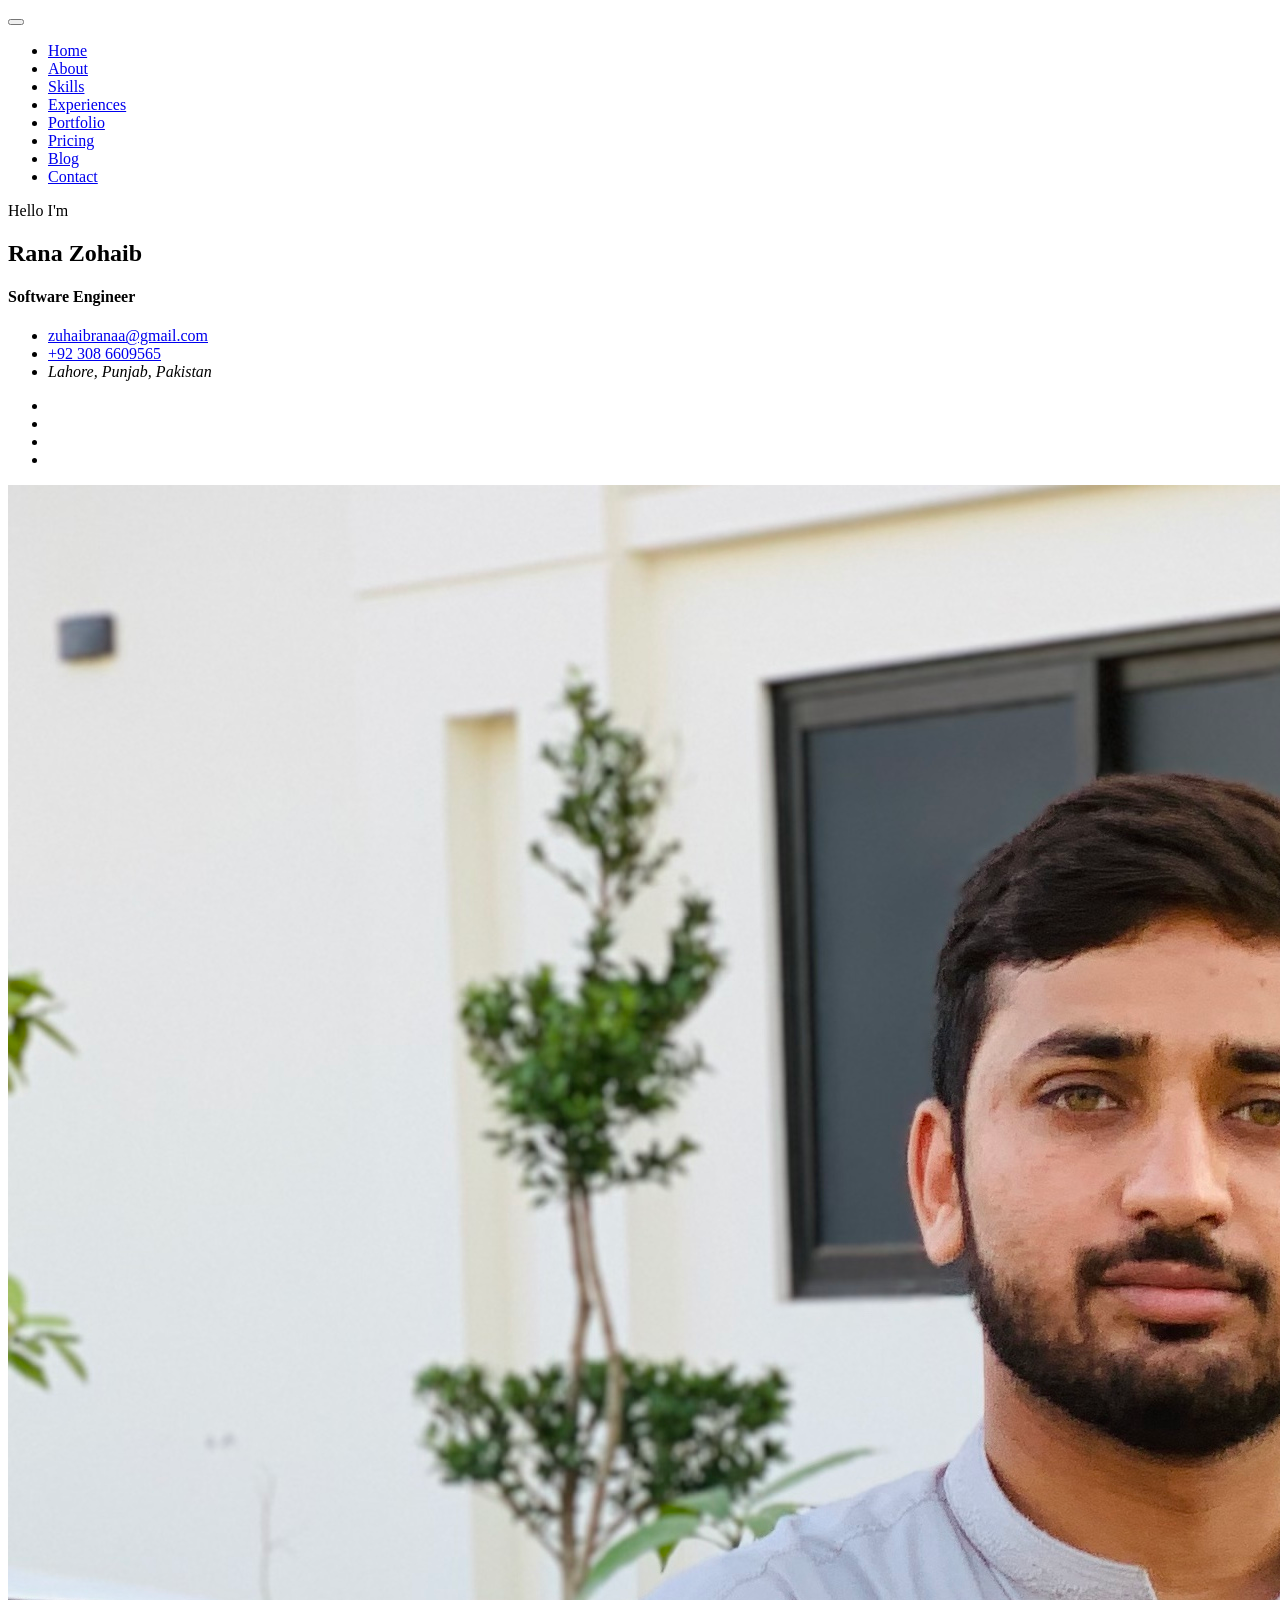
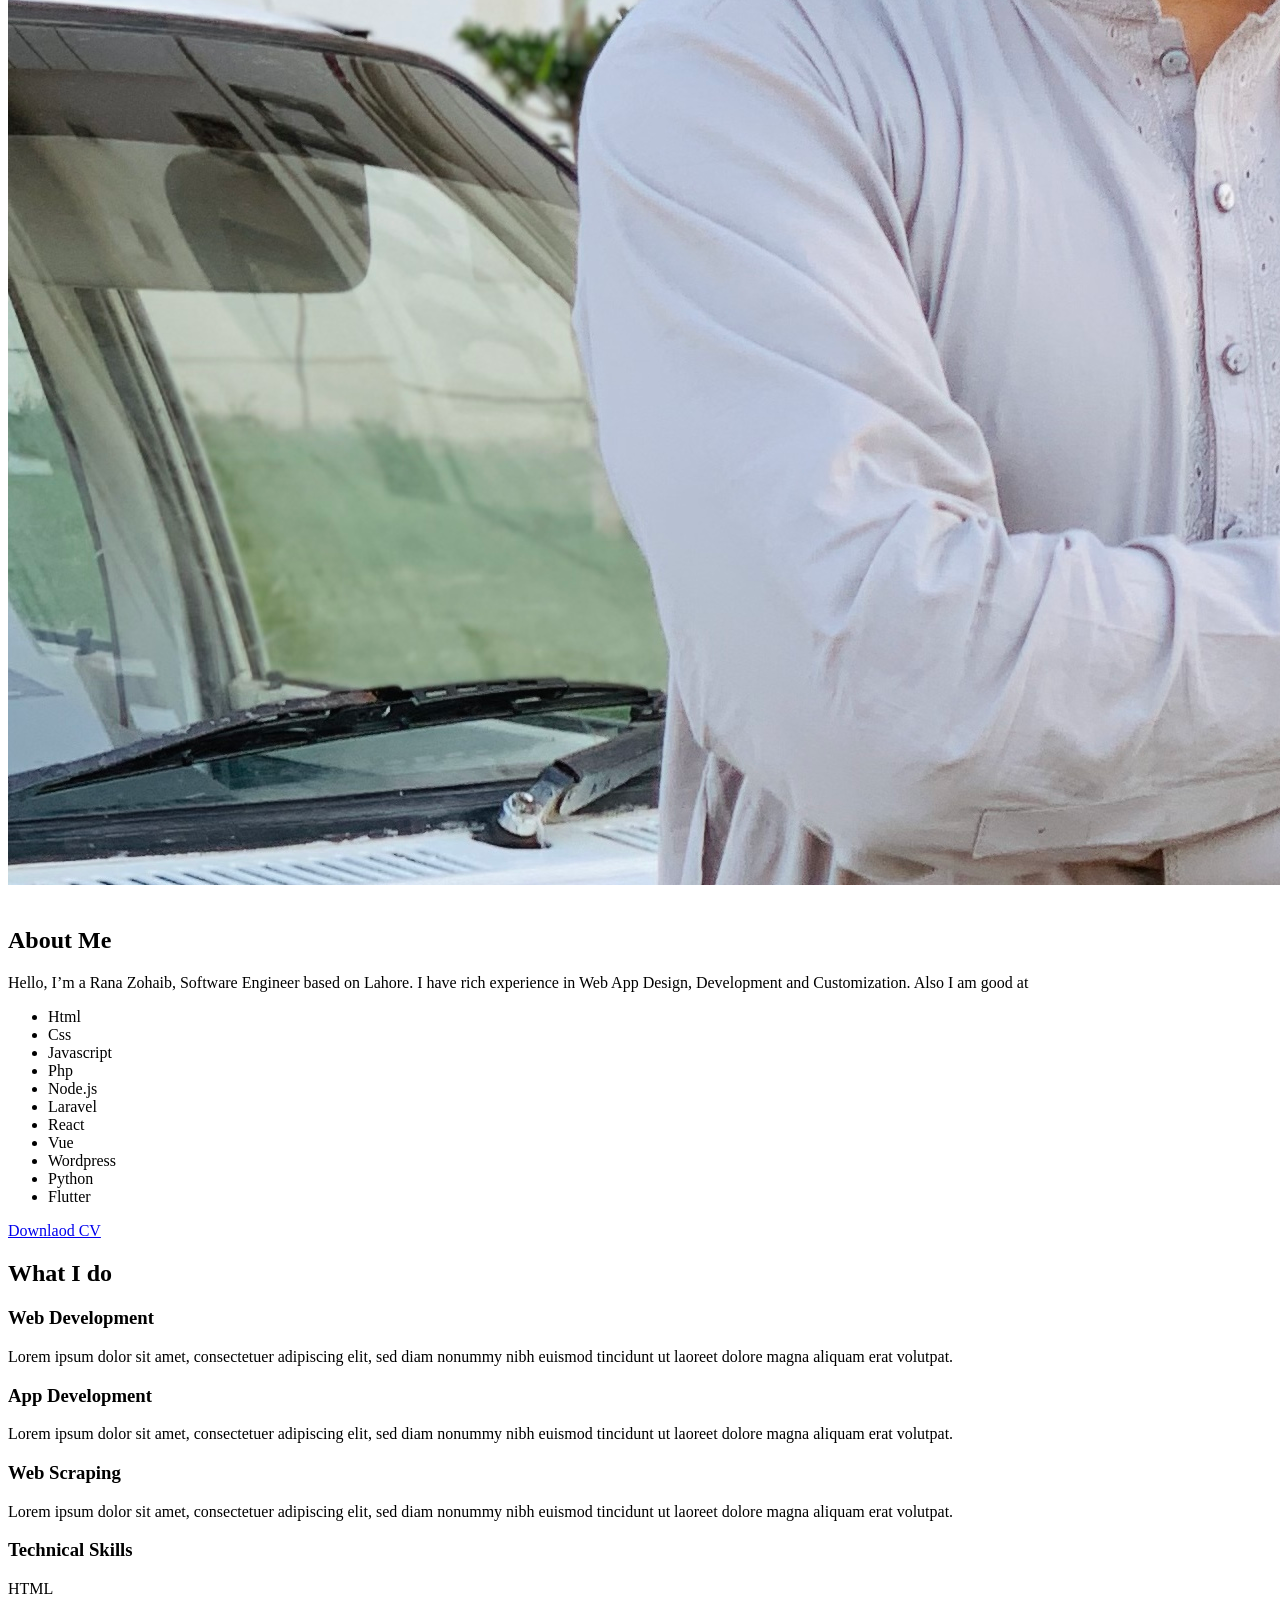
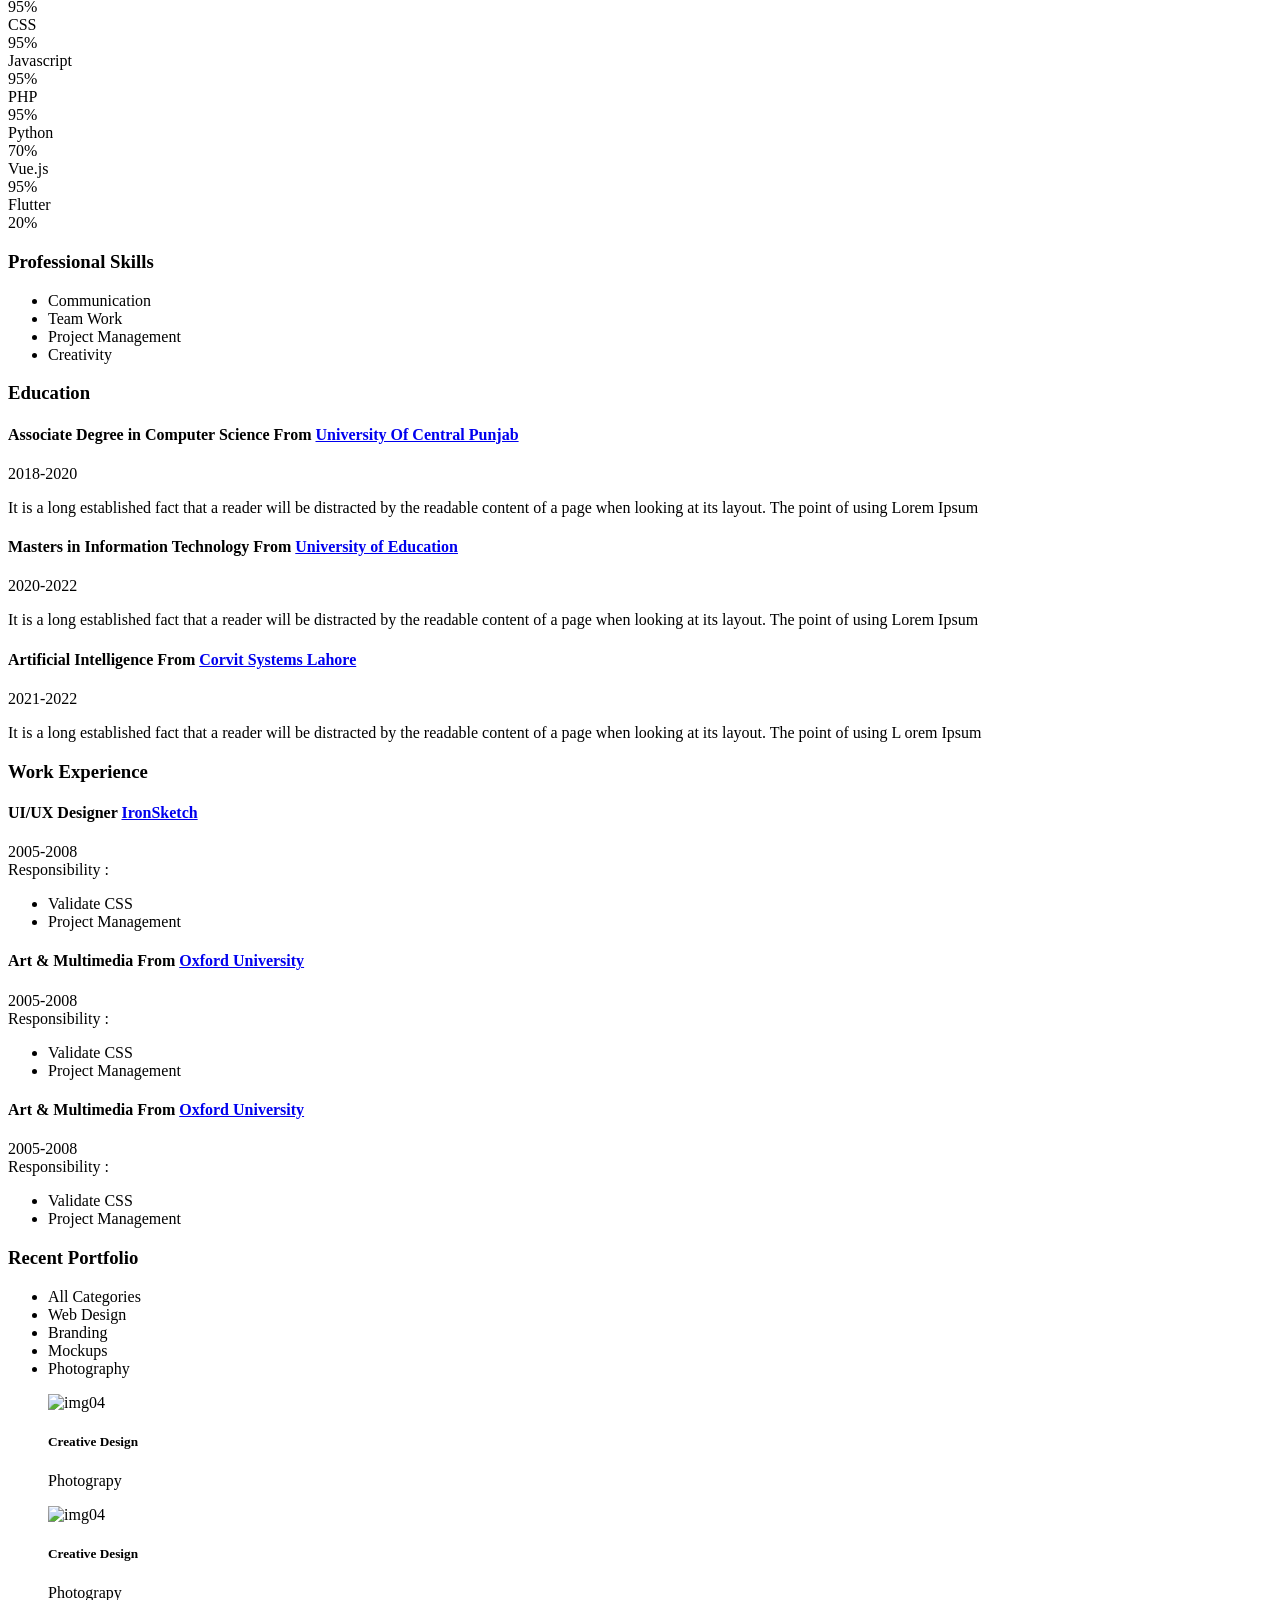
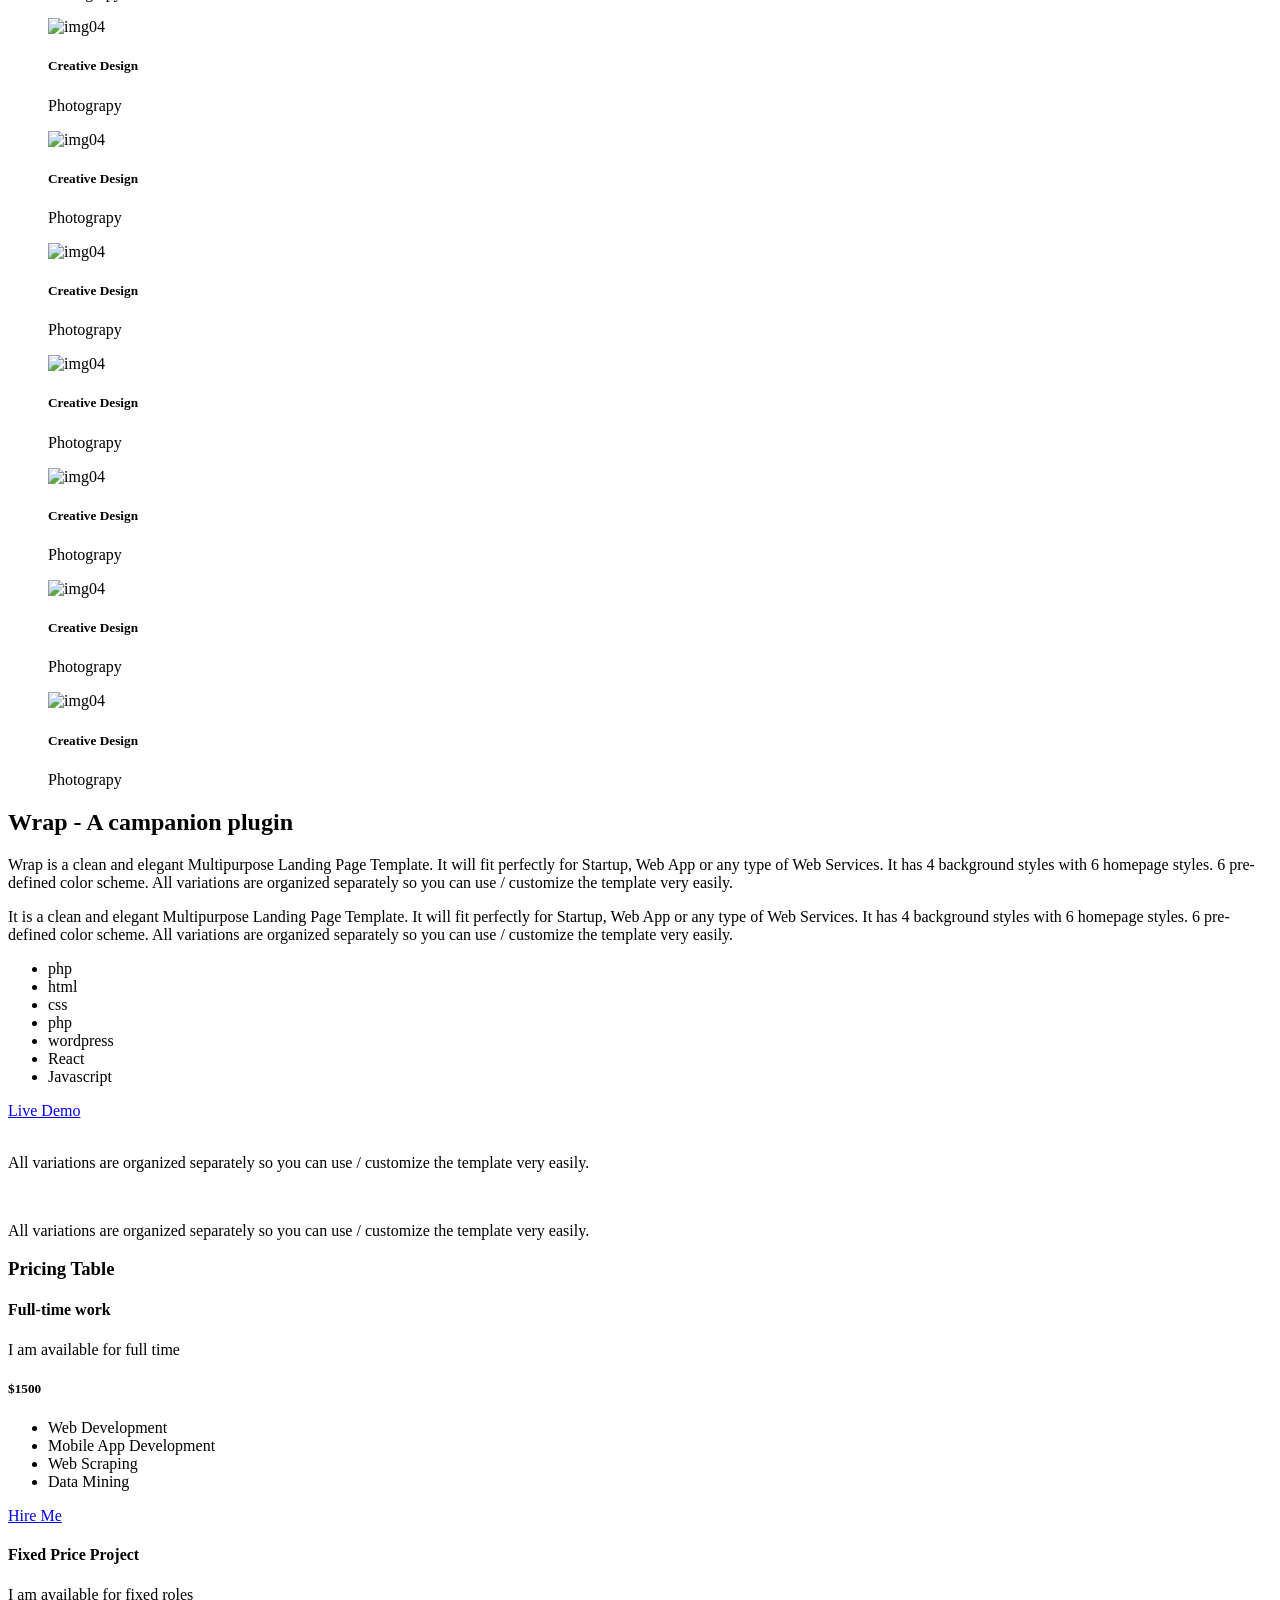
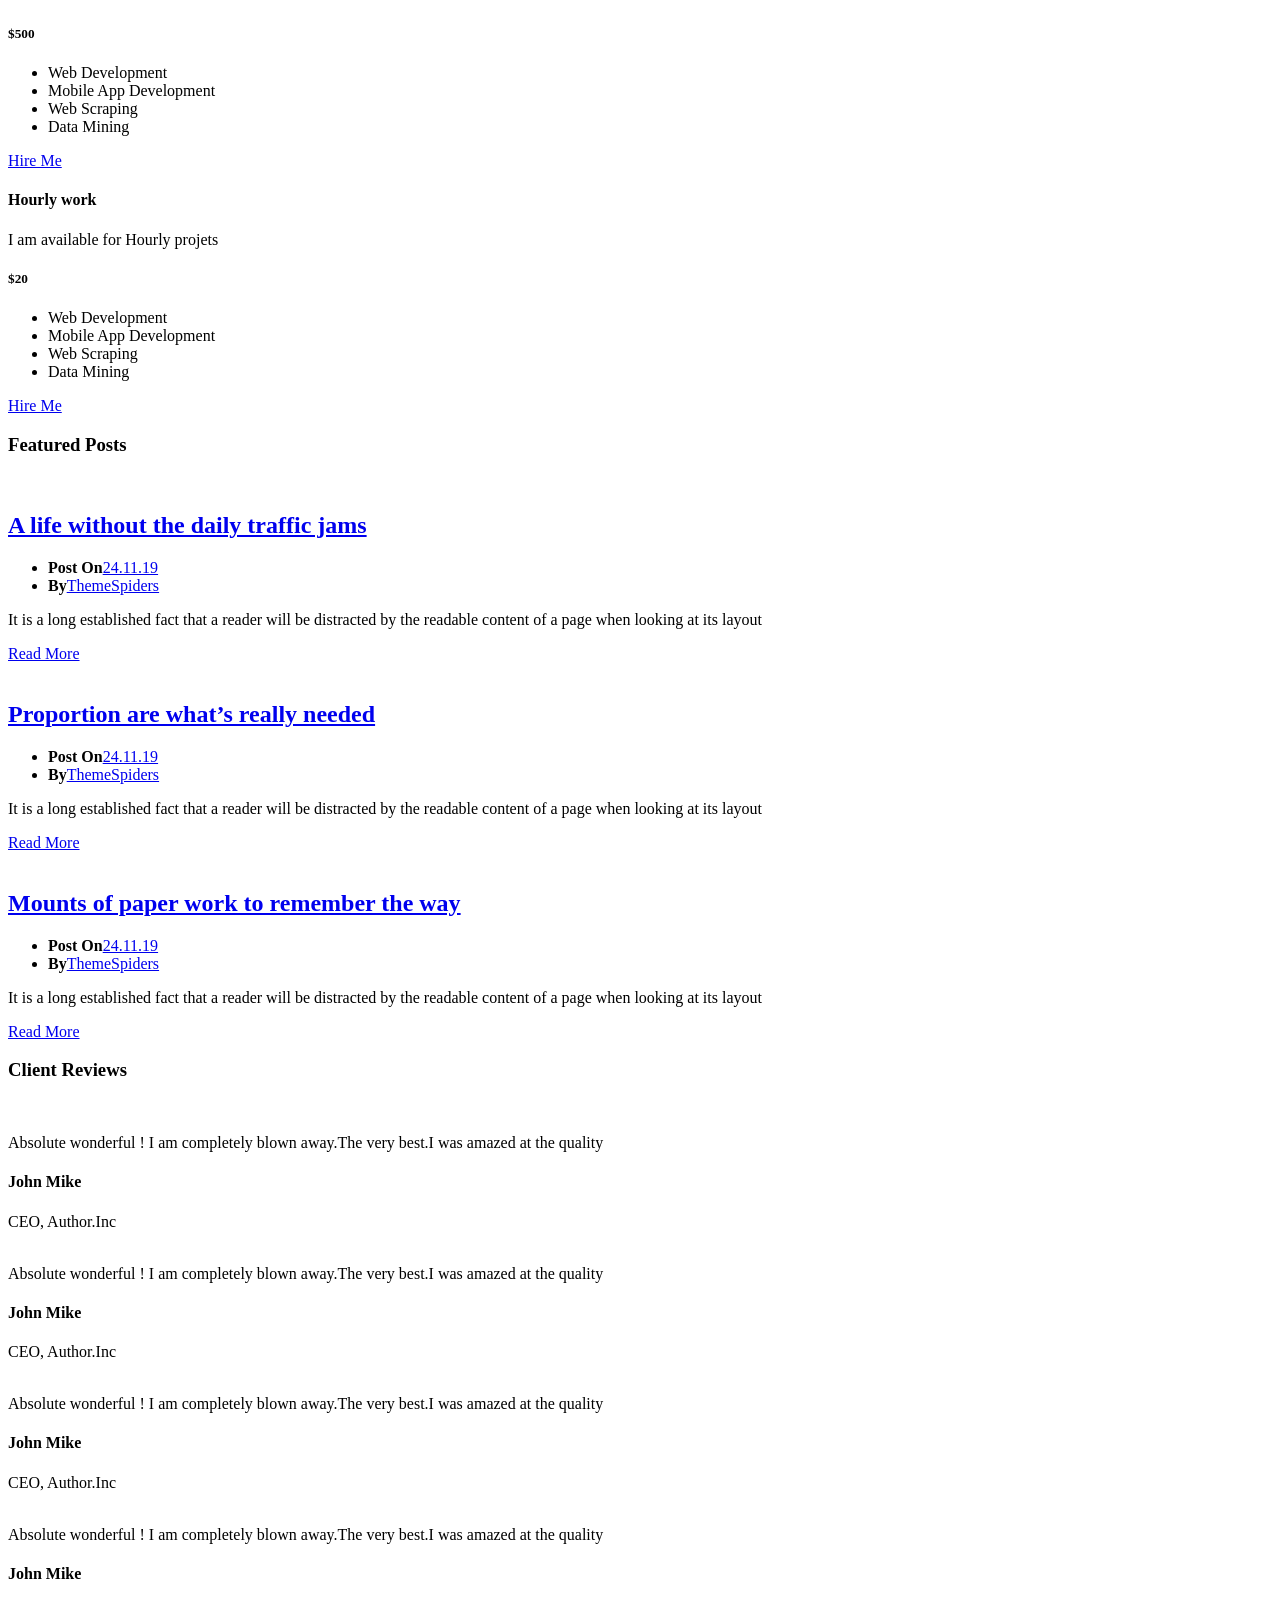
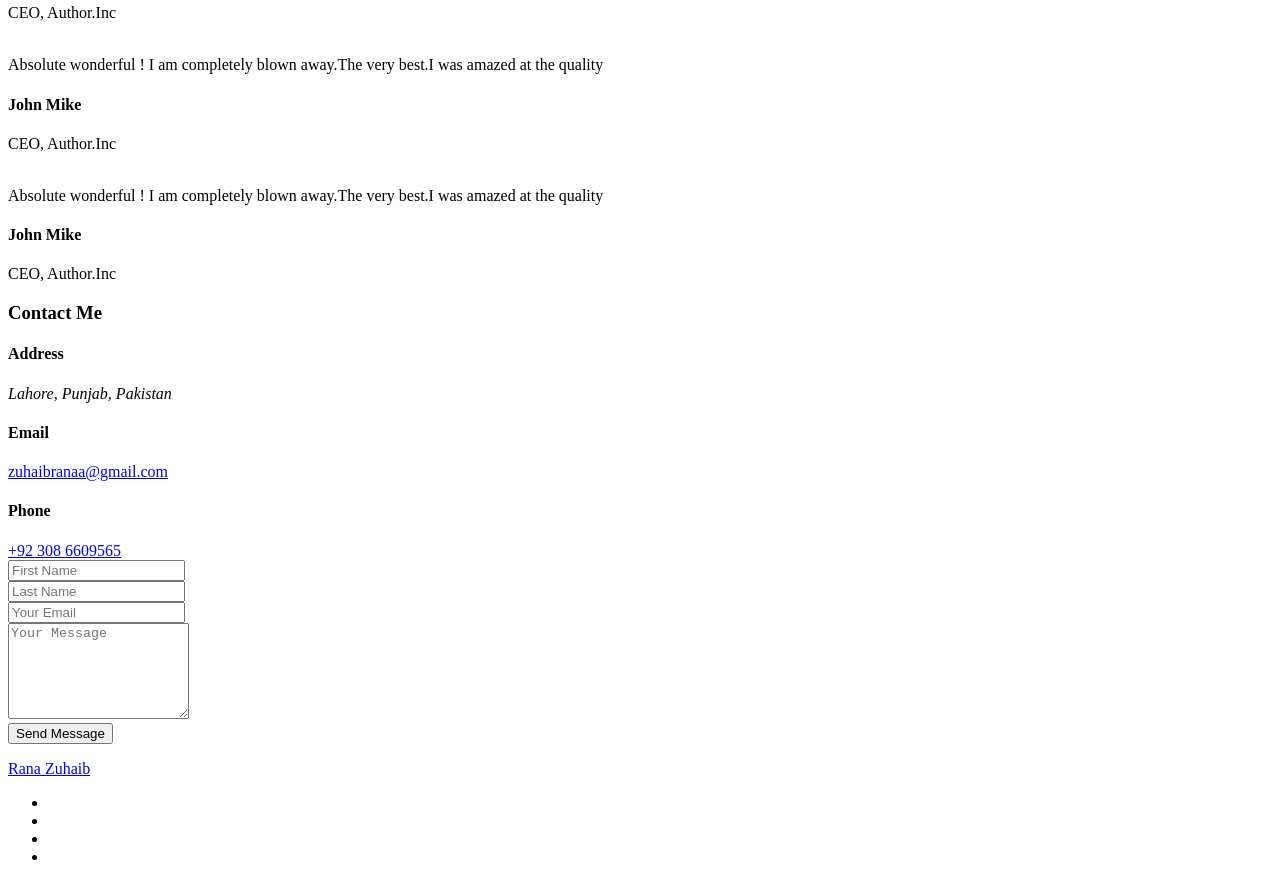
==== index.html @ c88e1a6b "Favicon Updated" ====
<!doctype html>
<html lang="en">
    
<head>
        <title>Rana Zohaib | Professional Portfolio </title>
        <!-- Required meta tags -->
        <meta charset="utf-8">
        <meta http-equiv="X-UA-Compatible" content="IE=edge">
        <meta name="description" content="Maha Personal cv/resume template for professional and personal website." />
        <meta name="keywords" content="creative, cv, designer,  online cv, online resume, powerful portfolio, professional, professional resume, responsive, resume, vcard " />
        <meta name="developer" content="M. Zohaib">
        <meta name="viewport" content="width=device-width, initial-scale=1, shrink-to-fit=no">
        
        <!-- FAV AND ICONS   -->
        <link rel="shortcut icon" href="assets/images/hero.jpg">
        <link rel="shortcut icon" href="assets/images/apple-icon.png">
        <link rel="shortcut icon" sizes="72x72" href="assets/images/apple-icon-72x72.png">
        <link rel="shortcut icon" sizes="114x114" href="assets/images/apple-icon-114x114.png">
        
        <!-- Google Font-->
        <link href="http://fonts.googleapis.com/css?family=Roboto" rel="stylesheet">
        <!-- Font Awesome -->
        <link rel="stylesheet" href="assets/icons/font-awesome-4.7.0/css/font-awesome.min.css">
        <!-- Bootstrap CSS -->
        <link rel="stylesheet" href="assets/plugins/css/bootstrap.min.css">
        <!-- Animate CSS-->
        <link rel="stylesheet" href="assets/plugins/css/animate.css">
        <!-- Owl Carousel CSS-->
        <link rel="stylesheet" href="assets/plugins/css/owl.css">
        <!-- Fancybox-->
        <link rel="stylesheet" href="assets/plugins/css/jquery.fancybox.min.css">
        <!-- Custom CSS-->
        <link rel="stylesheet" href="assets/css/styles.css">
        <link rel="stylesheet" href="assets/css/responsive.css">
        
        <!-- Colors -->
        <link rel="alternate stylesheet" href="assets/css/colors/blue.css" title="blue">
        <link rel="stylesheet" href="assets/css/colors/defauld.css" title="defauld">
        <link rel="alternate stylesheet" href="assets/css/colors/green.css" title="green">
        <link rel="alternate stylesheet" href="assets/css/colors/blue-munsell.css" title="blue-munsell">
        <link rel="alternate stylesheet" href="assets/css/colors/orange.css" title="orange">
        <link rel="alternate stylesheet" href="assets/css/colors/purple.css" title="purple">
        <link rel="alternate stylesheet" href="assets/css/colors/slate.css" title="slate">
        <link rel="alternate stylesheet" href="assets/css/colors/yellow.css" title="yellow">
    </head>
    <body class="dark-vertion black-bg">
        <!-- Start Loader -->
        <div class="section-loader">
            <div class="loader">
                <div></div>
                <div></div> 
            </div>
        </div>
        <!-- End Loader -->
        
        <!--
        ===================
           NAVIGATION
        ===================
        -->
        <header class="black-bg mh-header mh-fixed-nav nav-scroll mh-xs-mobile-nav wow fadeInUp" id="mh-header">
            <div class="overlay"></div>
            <div class="container">
                <div class="row">
                    <nav class="navbar navbar-expand-lg mh-nav nav-btn">
                        <button class="navbar-toggler" type="button" data-toggle="collapse" data-target="#navbarSupportedContent" aria-controls="navbarSupportedContent" aria-expanded="false" aria-label="Toggle navigation">
                            <span class="navbar-toggler-icon icon"></span>
                        </button>
                    
                        <div class="collapse navbar-collapse" id="navbarSupportedContent">
                            <ul class="navbar-nav mr-auto ml-auto">
                                <li class="nav-item active">
                                    <a class="nav-link" href="#mh-home">Home</a>
                                </li>
                                <li class="nav-item">
                                    <a class="nav-link" href="#mh-about">About</a>
                                </li>
                                <li class="nav-item">
                                   <a class="nav-link" href="#mh-skills">Skills</a>
                                </li>                                
                                <li class="nav-item">
                                   <a class="nav-link" href="#mh-experience">Experiences</a>
                                </li>                                
                                <li class="nav-item">
                                    <a class="nav-link" href="#mh-portfolio">Portfolio</a>
                                </li>                               
                                <li class="nav-item">
                                    <a class="nav-link" href="#mh-pricing">Pricing</a>
                                </li>
                                <li class="nav-item">
                                    <a class="nav-link" href="#mh-blog">Blog</a>
                                </li>
                                <li class="nav-item">
                                   <a class="nav-link" href="#mh-contact">Contact</a>
                                </li>
                            </ul>
                        </div>
                    </nav>
                </div>
            </div>
        </header>
        
        <!--
        ===================
            HOME 
        ===================
        -->
        <section class="mh-home" id="mh-home">
            <div class="home-ovimg">
                <div class="container">
                    <div class="row xs-column-reverse section-separator vertical-middle-content home-padding">
                        <div class="col-sm-6">
                            <div class="mh-header-info">
                                <div class="mh-promo wow fadeInUp" data-wow-duration="0.8s" data-wow-delay="0.1s">
                                    <span>Hello I'm</span>
                                </div>
                                
                                <h2 class="wow fadeInUp" data-wow-duration="0.8s" data-wow-delay="0.2s">Rana Zohaib</h2>
                                <h4 class="wow fadeInUp" data-wow-duration="0.8s" data-wow-delay="0.3s">Software Engineer</h4>
                                
                                <ul>
                                    <li class="wow fadeInUp" data-wow-duration="0.8s" data-wow-delay="0.4s"><i class="fa fa-envelope"></i><a href="mailto:zuhaibranaa@gmail.com">zuhaibranaa@gmail.com</a></li>
                                    <li class="wow fadeInUp" data-wow-duration="0.8s" data-wow-delay="0.5s"><i class="fa fa-phone"></i><a href="callto:+923086609565">+92 308 6609565</a></li>
                                    <li class="wow fadeInUp" data-wow-duration="0.8s" data-wow-delay="0.6s"><i class="fa fa-map-marker"></i><address>Lahore, Punjab, Pakistan</address></li>
                                </ul>
                                
                                <ul class="social-icon wow fadeInUp" data-wow-duration="0.8s" data-wow-delay="0.7s">
                                    <li><a href="https://www.facebook.com/zuhaib.shabbir.1/"><i class="fa fa-facebook"></i></a></li>
                                    <li><a href="#"><i class="fa fa-twitter"></i></a></li>
                                    <li><a href="http://github.com/zuhaibranaa"><i class="fa fa-github"></i></a></li>
                                    <li><a href="https://www.linkedin.com/in/muhammad-zohaib-92b013176/"><i class="fa fa-linkedin"></i></a></li>
                                </ul>
                            </div>
                        </div>
                        <div class="col-sm-6">
                            <div class="hero-img wow fadeInUp" data-wow-duration="0.8s" data-wow-delay="0.6s">
                                <div class="img-border">
                                    <img src="assets/images/hero.jpg" alt=""  class="img-fluid">
                                </div>
                            </div>
                        </div>
                    </div>
                </div>
            </div>
        </section>   
        
        <!--
        ==================
            ABOUT
        =================
        -->
        <section class="mh-about" id="mh-about">
            <div class="container">
                <div class="row section-separator">
                    <div class="col-sm-12 col-md-6">
                        <div class="mh-about-img shadow-2 wow fadeInUp" data-wow-duration="0.8s" data-wow-delay="0.4s">
                            <img src="assets/images/ab-img.png" alt="" class="img-fluid">
                        </div>
                    </div>
                    <div class="col-sm-12 col-md-6">
                        <div class="mh-about-inner">
                            <h2 class="wow fadeInUp" data-wow-duration="0.8s" data-wow-delay="0.1s">About Me</h2>
                            <p class="wow fadeInUp" data-wow-duration="0.8s" data-wow-delay="0.2s">Hello, I’m a Rana Zohaib, Software Engineer based on Lahore. 
                            I have rich experience in Web App Design, Development 
                            and Customization. Also I am good at</p>
                            <div class="mh-about-tag wow fadeInUp" data-wow-duration="0.8s" data-wow-delay="0.3s">
                                <ul>
                                    <li><span>Html</span></li>
                                    <li><span>Css</span></li>
                                    <li><span>Javascript</span></li>
                                    <li><span>Php</span></li>
                                    <li><span>Node.js</span></li>
                                    <li><span>Laravel</span></li>
                                    <li><span>React</span></li>
                                    <li><span>Vue</span></li>
                                    <li><span>Wordpress</span></li>
                                    <li><span>Python</span></li>
                                    <li><span>Flutter</span></li>
                                </ul>
                            </div>
                            <a href="https://docs.google.com/document/d/1Ti8dBP_e4ToITyt4kDeuzupZuFTNtnX7Ery8YtMsqOU/edit?usp=sharing" class="btn btn-fill wow fadeInUp" data-wow-duration="0.8s" data-wow-delay="0.4s">Downlaod CV <i class="fa fa-download"></i></a>
                        </div>
                    </div>
                </div>
            </div>
        </section>
        
        <!--
        ===================
           SERVICE
        ===================
        -->
        <section class="mh-service">
            <div class="container">
                <div class="row section-separator">
                    <div class="col-sm-12 text-center section-title wow fadeInUp" data-wow-duration="0.8s" data-wow-delay="0.2s">
                        <h2>What I do</h2>
                    </div>
                    <div class="col-md-4 col-sm-12">
                        <div class="mh-service-item shadow-1 dark-bg wow fadeInUp" data-wow-duration="0.8s" data-wow-delay="0.5s">
                            <i class="fa fa-code iron-color"></i>
                            <h3>Web Development</h3>
                            <p>
                                Lorem ipsum dolor sit amet, consectetuer adipiscing elit,
                                sed diam nonummy nibh euismod tincidunt ut laoreet dolore
                                magna aliquam erat volutpat.
                            </p>
                        </div>
                    </div>
                    <div class="col-md-4 col-sm-12">
                        <div class="mh-service-item shadow-1 dark-bg wow fadeInUp" data-wow-duration="0.8s" data-wow-delay="0.7s">
                            <i class="fa fa-object-ungroup sky-color"></i>
                            <h3>App Development</h3>
                            <p>
                                Lorem ipsum dolor sit amet, consectetuer adipiscing elit,
                                sed diam nonummy nibh euismod tincidunt ut laoreet dolore
                                magna aliquam erat volutpat.
                            </p>
                        </div>
                    </div>
                    <div class="col-md-4 col-sm-12">
                        <div class="mh-service-item shadow-1 dark-bg wow fadeInUp" data-wow-duration="0.8s" data-wow-delay="0.7s">
                            <i class="fa fa-database purple-color"></i>
                            <h3>Web Scraping</h3>
                            <p>
                                Lorem ipsum dolor sit amet, consectetuer adipiscing elit,
                                sed diam nonummy nibh euismod tincidunt ut laoreet dolore
                                magna aliquam erat volutpat.
                            </p>
                        </div>
                    </div>
                </div>
            </div>
        </section>       
        
        <!--
        ===================
           SKILLS
        ===================
        -->
        <section class="mh-skills" id="mh-skills">
            <div class="container">
                <div class="row section-separator">
                    <div class="section-title text-center col-sm-12">
                        <!--<h2>Skills</h2>-->
                    </div>
                    <div class="col-sm-12 col-md-6">
                        <div class="mh-skills-inner">
                            <div class="mh-professional-skill wow fadeInUp" data-wow-duration="0.8s" data-wow-delay="0.3s">
                                <h3>Technical Skills</h3>
                                <div class="each-skills">
                                    <div class="candidatos">
                                        <div class="parcial">
                                            <div class="info">
                                                <div class="nome">HTML</div>
                                                <div class="percentagem-num">95%</div>
                                            </div>
                                            <div class="progressBar">
                                                <div class="percentagem" style="width: 95%;"></div>
                                            </div>
                                        </div>
                                    </div>
                                    <div class="candidatos">
                                        <div class="parcial">
                                            <div class="info">
                                                <div class="nome">CSS</div>
                                                <div class="percentagem-num">95%</div>
                                            </div>
                                            <div class="progressBar">
                                                <div class="percentagem" style="width: 95%;"></div>
                                            </div>
                                        </div>
                                    </div>
                                    <div class="candidatos">
                                        <div class="parcial">
                                            <div class="info">
                                                <div class="nome">Javascript</div>
                                                <div class="percentagem-num">95%</div>
                                            </div>
                                            <div class="progressBar">
                                                <div class="percentagem" style="width: 95%;"></div>
                                            </div>
                                        </div>
                                    </div>
                                    <div class="candidatos">
                                        <div class="parcial">
                                            <div class="info">
                                                <div class="nome">PHP</div>
                                                <div class="percentagem-num">95%</div>
                                            </div>
                                            <div class="progressBar">
                                                <div class="percentagem" style="width: 95%;"></div>
                                            </div>
                                        </div>
                                    </div>
                                    <div class="candidatos">
                                        <div class="parcial">
                                            <div class="info">
                                                <div class="nome">Python</div>
                                                <div class="percentagem-num">70%</div>
                                            </div>
                                            <div class="progressBar">
                                                <div class="percentagem" style="width: 70%;"></div>
                                            </div>
                                        </div>
                                    </div>
                                    <div class="candidatos">
                                        <div class="parcial">
                                            <div class="info">
                                                <div class="nome">Vue.js</div>
                                                <div class="percentagem-num">95%</div>
                                            </div>
                                            <div class="progressBar">
                                                <div class="percentagem" style="width: 95%;"></div>
                                            </div>
                                        </div>
                                    </div>                                    
                                    <div class="candidatos">
                                        <div class="parcial">
                                            <div class="info">
                                                <div class="nome">Flutter</div>
                                                <div class="percentagem-num">20%</div>
                                            </div>
                                            <div class="progressBar">
                                                <div class="percentagem" style="width: 20%;"></div>
                                            </div>
                                        </div>
                                    </div>
                                </div>
                            </div>
                        </div>
                    </div>
                    <div class="col-sm-12 col-md-6">
                        <div class="mh-professional-skills wow fadeInUp" data-wow-duration="0.8s" data-wow-delay="0.5s">
                            <h3>Professional Skills</h3>
                            <ul class="mh-professional-progress" >
                                <li>
                                    <div class="mh-progress mh-progress-circle" data-progress="95"></div>
                                    <div class="pr-skill-name">Communication</div>
                                </li>
                                <li>
                                    <div class="mh-progress mh-progress-circle" data-progress="55"></div> 
                                    <div class="pr-skill-name">Team Work</div>
                                </li>
                                <li>
                                    <div class="mh-progress mh-progress-circle" data-progress="86"></div>
                                    <div class="pr-skill-name">Project Management</div>
                                </li> 
                                <li>
                                    <div class="mh-progress mh-progress-circle" data-progress="60"></div>
                                    <div class="pr-skill-name">Creativity</div>
                                </li>
                            </ul>
                        </div>
                    </div>
                </div>
            </div>
        </section>
        
        <!--
        ===================
           EXPERIENCES
        ===================
        -->
        <section class="mh-experince" id="mh-experience">
            <div class="bolor-overlay">
                <div class="container">
                    <div class="row section-separator">
                        <div class="col-sm-12 col-md-6">
                            <div class="mh-education">
                                 <h3 class="wow fadeInUp" data-wow-duration="0.8s" data-wow-delay="0.2s">Education</h3>
                                <div class="mh-education-deatils">
                                    <!-- Education Institutes-->
                                    <div class="mh-education-item dark-bg wow fadeInUp" data-wow-duration="0.8s" data-wow-delay="0.3s">
                                        <h4>Associate Degree in Computer Science From <a href="http://www.ucp.edu.pk/">University Of Central Punjab</a></h4>
                                        <div class="mh-eduyear">2018-2020</div>
                                        <p>It is a long established fact that a reader will be distracted by the readable content of a 
                                        page when looking at its layout. The point of using  Lorem Ipsum </p>
                                    </div>                                
                                    <!-- Education Institutes-->
                                    <div class="mh-education-item dark-bg wow fadeInUp" data-wow-duration="0.8s" data-wow-delay="0.5s">
                                        <h4>Masters in Information Technology From <a href="https://ue.edu.pk/">University of Education</a></h4>
                                        <div class="mh-eduyear">2020-2022</div>
                                        <p>It is a long established fact that a reader will be distracted by the readable content of a 
                                        page when looking at its layout. The point of using  Lorem Ipsum </p>
                                    </div>                                
                                    <!-- Education Institutes-->
                                    <div class="mh-education-item dark-bg wow fadeInUp" data-wow-duration="0.8s" data-wow-delay="0.6s">
                                        <h4>Artificial Intelligence From <a href="https://www.corvit.com/systems/">Corvit Systems Lahore</a></h4>
                                        <div class="mh-eduyear">2021-2022</div>
                                        <p>It is a long established fact that a reader will be distracted by the readable content of a 
                                        page when looking at its layout. The point of using L orem Ipsum </p>
                                    </div>
                                </div>
                            </div>
                        </div>
                        <div class="col-sm-12 col-md-6">
                            <div class="mh-work">
                                 <h3>Work Experience</h3>
                                <div class="mh-experience-deatils">
                                    <!-- Education Institutes-->
                                    <div class="mh-work-item dark-bg wow fadeInUp" data-wow-duration="0.8s" data-wow-delay="0.4s">
                                        <h4>UI/UX Designer <a href="#">IronSketch</a></h4>
                                        <div class="mh-eduyear">2005-2008</div>
                                        <span>Responsibility :</span>
                                        <ul class="work-responsibility">
                                            <li><i class="fa fa-circle"></i>Validate CSS</li>
                                            <li><i class="fa fa-circle"></i>Project Management</li>
                                        </ul>
                                    </div>                                
                                    <!-- Education Institutes-->
                                    <div class="mh-work-item dark-bg wow fadeInUp" data-wow-duration="0.8s" data-wow-delay="0.6s">
                                        <h4>Art & Multimedia From <a href="#">Oxford University</a></h4>
                                        <div class="mh-eduyear">2005-2008</div>
                                        <span>Responsibility :</span>
                                        <ul class="work-responsibility">
                                            <li><i class="fa fa-circle"></i>Validate CSS</li>
                                            <li><i class="fa fa-circle"></i>Project Management</li>
                                        </ul>
                                    </div>                                
                                    <!-- Education Institutes-->
                                    <div class="mh-work-item dark-bg wow fadeInUp" data-wow-duration="0.8s" data-wow-delay="0.7s">
                                        <h4>Art & Multimedia From <a href="#">Oxford University</a></h4>
                                        <div class="mh-eduyear">2005-2008</div>
                                        <span>Responsibility :</span>
                                        <ul class="work-responsibility">
                                            <li><i class="fa fa-circle"></i>Validate CSS</li>
                                            <li><i class="fa fa-circle"></i>Project Management</li>
                                        </ul>
                                    </div>
                                </div>
                            </div>
                        </div>
                    </div>
                </div>
            </div>
        </section>
        
        <!--
        ===================
           PORTFOLIO
        ===================
        -->
        <section class="mh-portfolio" id="mh-portfolio">
            <div class="container">
                <div class="row section-separator">
                    <div class="section-title col-sm-12 wow fadeInUp" data-wow-duration="0.8s" data-wow-delay="0.1s">
                        <h3>Recent Portfolio</h3>
                    </div>
                    <div class="part col-sm-12">
                        <div class="portfolio-nav col-sm-12" id="filter-button">
                            <ul>
                                <li data-filter="*" class="current wow fadeInUp" data-wow-duration="0.8s" data-wow-delay="0.1s"> <span>All Categories</span></li>
                                <li data-filter=".user-interface" class="wow fadeInUp" data-wow-duration="0.8s" data-wow-delay="0.2s"><span>Web Design</span></li>
                                <li data-filter=".branding" class="wow fadeInUp" data-wow-duration="0.8s" data-wow-delay="0.3s"><span>Branding</span></li>
                                <li data-filter=".mockup" class="wow fadeInUp" data-wow-duration="0.8s" data-wow-delay="0.4s"><span>Mockups</span></li>
                                <li data-filter=".ui" class="wow fadeInUp" data-wow-duration="0.8s" data-wow-delay="0.5s"><span>Photography</span></li>
                            </ul>
                        </div>
                        <div class="mh-project-gallery col-sm-12 wow fadeInUp" id="project-gallery" data-wow-duration="0.8s" data-wow-delay="0.5s">
                            <div class="portfolioContainer row">
                                <div class="grid-item col-md-4 col-sm-6 col-xs-12 user-interface">
                                    <figure>
                                        <img src="assets/images/portfolio/g1.jpg" alt="img04">
                                        <figcaption class="fig-caption">
                                            <i class="fa fa-search"></i>
                                            <h5 class="title">Creative Design</h5>
                                            <span class="sub-title">Photograpy</span>
                                            <a data-fancybox data-src="#mh"></a>
                                        </figcaption>
                                    </figure>
                                </div>
                                <div class="grid-item col-md-4 col-sm-6 col-xs-12 ui mockup">
                                    <figure>
                                        <img src="assets/images/portfolio/g2.png" alt="img04">
                                        <figcaption class="fig-caption">
                                            <i class="fa fa-search"></i>
                                            <h5 class="title">Creative Design</h5>
                                            <span class="sub-title">Photograpy</span>
                                            <a href="assets/images/portfolio/g2.png" data-fancybox data-src="#mh"></a>
                                        </figcaption>
                                    </figure>
                                </div>
                                <div class="grid-item col-md-4 col-sm-6 col-xs-12 user-interface">
                                    <figure>
                                        <img src="assets/images/portfolio/g3.png" alt="img04">
                                        <figcaption class="fig-caption">
                                            <i class="fa fa-search"></i>
                                            <h5 class="title">Creative Design</h5>
                                            <span class="sub-title">Photograpy</span>
                                            <a href="assets/images/portfolio/g3.png" data-fancybox data-src="#mh"></a>
                                        </figcaption>
                                    </figure>
                                </div>
                                <div class="grid-item col-md-4 col-sm-6 col-xs-12 branding">
                                    <figure>
                                        <img src="assets/images/portfolio/g5.png" alt="img04">
                                        <figcaption class="fig-caption">
                                            <i class="fa fa-search"></i>
                                            <h5 class="title">Creative Design</h5>
                                            <span class="sub-title">Photograpy</span>
                                            <a href="assets/images/portfolio/g5.png" data-fancybox data-src="#mh"></a>
                                        </figcaption>
                                    </figure>
                                </div>
                                <div class="grid-item col-md-4 col-sm-6 col-xs-12 user-interface">
                                    <figure>
                                        <img src="assets/images/portfolio/g4.png" alt="img04">
                                        <figcaption class="fig-caption">
                                            <i class="fa fa-search"></i>
                                            <h5 class="title">Creative Design</h5>
                                            <span class="sub-title">Photograpy</span>
                                            <a href="assets/images/portfolio/g4.png" data-fancybox data-src="#mh"></a>
                                        </figcaption>
                                    </figure>
                                </div>
                                <div class="grid-item col-md-4 col-sm-6 col-xs-12 branding">
                                    <figure>
                                        <img src="assets/images/portfolio/g6.png" alt="img04">
                                        <figcaption class="fig-caption">
                                            <i class="fa fa-search"></i>
                                            <h5 class="title">Creative Design</h5>
                                            <span class="sub-title">Photograpy</span>
                                            <a href="assets/images/portfolio/g6.png" data-fancybox data-src="#mh"></a>
                                        </figcaption>
                                    </figure>
                                </div>
                                <div class="grid-item col-md-4 col-sm-6 col-xs-12 branding">
                                    <figure>
                                        <img src="assets/images/portfolio/g8.png" alt="img04">
                                        <figcaption class="fig-caption">
                                            <i class="fa fa-search"></i>
                                            <h5 class="title">Creative Design</h5>
                                            <span class="sub-title">Photograpy</span>
                                            <a href="assets/images/portfolio/g8.png" data-fancybox data-src="#mh"></a>
                                        </figcaption>
                                    </figure>
                                </div>
                                <div class="grid-item col-md-4 col-sm-6 col-xs-12 ui">
                                    <figure>
                                        <img src="assets/images/portfolio/g9.png" alt="img04">
                                        <figcaption class="fig-caption">
                                            <i class="fa fa-search"></i>
                                            <h5 class="title">Creative Design</h5>
                                            <span class="sub-title">Photograpy</span>
                                            <a href="assets/images/portfolio/g9.png" data-fancybox data-src="#mh"></a>
                                        </figcaption>
                                    </figure>
                                </div>
                                <div class="grid-item col-md-4 col-sm-6 col-xs-12 branding">
                                    <figure>
                                        <img src="assets/images/portfolio/g7.jpg" alt="img04">
                                        <figcaption class="fig-caption">
                                            <i class="fa fa-search"></i>
                                            <h5 class="title">Creative Design</h5>
                                            <span class="sub-title">Photograpy</span>
                                            <a href="assets/images/portfolio/g7.jpg" data-fancybox="gallery"></a>
                                        </figcaption>
                                    </figure>
                                </div>
                            </div> <!-- End: .grid .project-gallery -->
                        </div> <!-- End: .grid .project-gallery -->
                    </div> <!-- End: .part -->
                </div> <!-- End: .row -->
            </div>
            <div class="mh-portfolio-modal" id="mh">
                <div class="container">
                    <div class="row mh-portfolio-modal-inner">
                        <div class="col-sm-5">
                            <h2>Wrap - A campanion plugin</h2>
                            <p>Wrap is a clean and elegant Multipurpose Landing Page Template. 
                            It will fit perfectly for Startup, Web App or any type of Web Services.
                            It has 4 background styles with 6 homepage styles. 6 pre-defined color scheme. 
                            All variations are organized separately so you can use / customize the template very easily.</p>       
                            
                            <p>It is a clean and elegant Multipurpose Landing Page Template. 
                            It will fit perfectly for Startup, Web App or any type of Web Services.
                            It has 4 background styles with 6 homepage styles. 6 pre-defined color scheme. 
                            All variations are organized separately so you can use / customize the template very easily.</p>      
                            <div class="mh-about-tag">
                                <ul>
                                    <li><span>php</span></li>
                                    <li><span>html</span></li>
                                    <li><span>css</span></li>
                                    <li><span>php</span></li>
                                    <li><span>wordpress</span></li>
                                    <li><span>React</span></li>
                                    <li><span>Javascript</span></li>
                                </ul>
                            </div>
                            <a href="#" class="btn btn-fill">Live Demo</a>
                        </div>
                        <div class="col-sm-7">
                            <div class="mh-portfolio-modal-img">
                                <img src="assets/images/pr-0.jif" alt="" class="img-fluid">
                                <p>All variations are organized separately so you can use / customize the template very easily.</p>    
                                <img src="assets/images/pr-1.jif" alt="" class="img-fluid">
                                <p>All variations are organized separately so you can use / customize the template very easily.</p>     
                            </div>
                        </div>
                    </div>
                </div>
            </div>
        </section>
        
        <!--
        ===================
           PRICING
        ===================
        -->
        <section class="mh-pricing" id="mh-pricing">
            <div class="">
                <div class="container">
                    <div class="row section-separator">
                        <div class="col-sm-12 section-title" data-wow-duration="0.8s" data-wow-delay="0.2s">
                            <h3>Pricing Table</h3>
                        </div>
                        <div class="col-sm-12 col-md-4">
                            <div class="mh-pricing dark-bg shadow-2 wow fadeInUp" data-wow-duration="0.8s" data-wow-delay="0.3s">
                                <i class="fa fa-calendar"></i>
                                <h4>Full-time work</h4>
                                <p>I am available for full time</p>
                                <h5>$1500</h5>
                                <ul>
                                    <li>Web Development</li>
                                    <li>Mobile App Development</li>
                                    <li>Web Scraping</li>
                                    <li>Data Mining</li>
                                </ul>
                                <a href="#" class="btn btn-fill">Hire Me</a>
                            </div>  
                        </div>                    
                        <div class="col-sm-12 col-md-4">
                            <div class="mh-pricing dark-bg shadow-2 wow fadeInUp" data-wow-duration="0.8s" data-wow-delay="0.5s">
                                <i class="fa fa-file"></i>
                                <h4>Fixed Price Project</h4>
                                <p>I am available for fixed roles</p>
                                <h5>$500</h5>
                                <ul>
                                    <li>Web Development</li>
                                    <li>Mobile App Development</li>
                                    <li>Web Scraping</li>
                                    <li>Data Mining</li>
                                </ul>
                                <a href="#" class="btn btn-fill">Hire Me</a>
                            </div>  
                        </div>
                        <div class="col-sm-12 col-md-4">
                            <div class="mh-pricing dark-bg shadow-2 wow fadeInUp" data-wow-duration="0.8s" data-wow-delay="0.7s">
                                <i class="fa fa-hourglass"></i>
                                <h4>Hourly work</h4>
                                <p>I am available for Hourly projets</p>
                                <h5>$20</h5>
                                <ul>
                                    <li>Web Development</li>
                                    <li>Mobile App Development</li>
                                    <li>Web Scraping</li>
                                    <li>Data Mining</li>
                                </ul>
                                <a href="#" class="btn btn-fill">Hire Me</a>
                            </div>  
                        </div>
                    </div>
                </div>
            </div>
        </section>
        
        <!--
        ===================
           BLOG
        ===================
        -->
        <section class="mh-blog" id="mh-blog">
            <div class="container">
                <div class="row section-separator">
                    <div class="col-sm-12 section-title wow fadeInUp" data-wow-duration="0.8s" data-wow-delay="0.2s">
                        <h3>Featured Posts</h3>
                    </div>
                    <div class="col-sm-12 col-md-4">
                         <div class="mh-blog-item dark-bg wow fadeInUp" data-wow-duration="0.8s" data-wow-delay="0.3s">
                            <img src="assets/images/b-3.png" alt="" class="img-fluid">
                            <div class="blog-inner">
                                <h2><a href="blog-single.html">A life without the daily traffic jams</a></h2>
                                <div class="mh-blog-post-info">
                                    <ul>
                                        <li><strong>Post On</strong><a href="#">24.11.19</a></li>
                                        <li><strong>By</strong><a href="#">ThemeSpiders</a></li>
                                    </ul>
                                </div>
                                <p>It is a long established fact that a reader will be distracted by the readable content of a page when looking at its layout</p>
                                <a href="blog-single.html">Read More</a>
                            </div>
                        </div>
                    </div>
                    <div class="col-sm-12 col-md-4">
                        <div class="mh-blog-item dark-bg wow fadeInUp" data-wow-duration="0.8s" data-wow-delay="0.5s">
                            <img src="assets/images/b-2.png" alt="" class="img-fluid">
                            <div class="blog-inner">
                                <h2><a href="blog-single.html">Proportion are what’s really needed</a></h2>
                                <div class="mh-blog-post-info">
                                    <ul>
                                        <li><strong>Post On</strong><a href="#">24.11.19</a></li>
                                        <li><strong>By</strong><a href="#">ThemeSpiders</a></li>
                                    </ul>
                                </div>
                                <p>It is a long established fact that a reader will be distracted by the readable content of a page when looking at its layout</p>
                                <a href="blog-single.html">Read More</a>
                            </div>
                        </div>
                    </div>
                    <div class="col-sm-12 col-md-4">
                        <div class="mh-blog-item dark-bg wow fadeInUp" data-wow-duration="0.8s" data-wow-delay="0.7s">
                            <img src="assets/images/b-1.png" alt="" class="img-fluid">
                            <div class="blog-inner">
                                <h2><a href="blog-single.html">Mounts of paper work to remember the way</a></h2>
                                <div class="mh-blog-post-info">
                                    <ul>
                                        <li><strong>Post On</strong><a href="#">24.11.19</a></li>
                                        <li><strong>By</strong><a href="#">ThemeSpiders</a></li>
                                    </ul>
                                </div>
                                <p>It is a long established fact that a reader will be distracted by the readable content of a page when looking at its layout</p>
                                <a href="blog-single.html">Read More</a>
                            </div>
                        </div>
                    </div>
                </div>
            </div>
        </section>        
        
        <!--
        ===================
           TESTIMONIALS
        ===================
        -->
        <section class="mh-testimonial" id="mh-testimonial">
            <div class="home-v-img">
                <div class="container">
                    <div class="row section-separator">
                        <div class="col-sm-12 section-title wow fadeInUp" data-wow-duration="0.8s" data-wow-delay="0.2s">
                            <h3>Client Reviews</h3>
                        </div>
                        <div class="col-sm-12 wow fadeInUp" id="mh-client-review" data-wow-duration="0.8s" data-wow-delay="0.3s">
                            <div class="each-client-item">
                                <div class="mh-client-item dark-bg black-shadow-1">
                                    <img src="assets/images/c-1.png" alt="" class="img-fluid">
                                    <p>Absolute wonderful ! I am completely
                                    blown away.The very best.I was amazed
                                    at the quality</p>
                                    <h4>John Mike</h4>
                                    <span>CEO, Author.Inc</span>
                                </div>
                            </div>
                            <div class="each-client-item">
                                <div class="mh-client-item dark-bg black-shadow-1">
                                    <img src="assets/images/c-1.png" alt="" class="img-fluid">
                                    <p>Absolute wonderful ! I am completely
                                    blown away.The very best.I was amazed
                                    at the quality</p>
                                    <h4>John Mike</h4>
                                    <span>CEO, Author.Inc</span>
                                </div>
                            </div>                    
                            
                            <div class="each-client-item">
                                <div class="mh-client-item dark-bg black-shadow-1">
                                    <img src="assets/images/c-1.png" alt="" class="img-fluid">
                                    <p>Absolute wonderful ! I am completely
                                    blown away.The very best.I was amazed
                                    at the quality</p>
                                    <h4>John Mike</h4>
                                    <span>CEO, Author.Inc</span>
                                </div>
                            </div>
                            <div class="each-client-item">
                                <div class="mh-client-item dark-bg black-shadow-1">
                                    <img src="assets/images/c-1.png" alt="" class="img-fluid">
                                    <p>Absolute wonderful ! I am completely
                                    blown away.The very best.I was amazed
                                    at the quality</p>
                                    <h4>John Mike</h4>
                                    <span>CEO, Author.Inc</span>
                                </div>
                            </div>
                            <div class="each-client-item">
                                <div class="mh-client-item dark-bg black-shadow-1">
                                    <img src="assets/images/c-1.png" alt="" class="img-fluid">
                                    <p>Absolute wonderful ! I am completely
                                    blown away.The very best.I was amazed
                                    at the quality</p>
                                    <h4>John Mike</h4>
                                    <span>CEO, Author.Inc</span>
                                </div>
                            </div>                    
                            
                            <div class="each-client-item">
                                <div class="mh-client-item dark-bg black-shadow-1">
                                    <img src="assets/images/c-1.png" alt="" class="img-fluid">
                                    <p>Absolute wonderful ! I am completely
                                    blown away.The very best.I was amazed
                                    at the quality</p>
                                    <h4>John Mike</h4>
                                    <span>CEO, Author.Inc</span>
                                </div>
                            </div>
                        </div>
                    </div>
                </div>
            </div>
        </section>
        
        <!--
        ===================
           FOOTER 1
        ===================
        -->
        <footer class="mh-footer" id="mh-contact">
            <div class="map-image image-bg">
                <div class="container">
                    <div class="row section-separator">
                        <div class="col-sm-12 section-title wow fadeInUp" data-wow-duration="0.8s" data-wow-delay="0.2s">
                            <h3>Contact Me</h3>
                        </div>
                        <div class="col-sm-12 mh-footer-address">
                            <div class="row">
                                <div class="col-sm-12 col-md-4">
                                    <div class="mh-address-footer-item dark-bg shadow-1 wow fadeInUp" data-wow-duration="0.8s" data-wow-delay="0.3s">
                                        <div class="each-icon">
                                            <i class="fa fa-location-arrow"></i>
                                        </div>
                                        <div class="each-info">
                                            <h4>Address</h4>
                                            <address>
                                                Lahore, Punjab, Pakistan
                                            </address>
                                        </div>
                                    </div>
                                </div>
                                <div class="col-sm-12 col-md-4">
                                    <div class="mh-address-footer-item dark-bg shadow-1 wow fadeInUp" data-wow-duration="0.8s" data-wow-delay="0.5s">
                                        <div class="each-icon">
                                            <i class="fa fa-envelope-o"></i>
                                        </div>
                                        <div class="each-info">
                                            <h4>Email</h4>
                                            <a href="mailto:zuhaibranaa@gmail.com">zuhaibranaa@gmail.com</a>
                                        </div>
                                    </div>
                                </div>
                                <div class="col-sm-12 col-md-4">
                                    <div class="mh-address-footer-item dark-bg shadow-1 wow fadeInUp" data-wow-duration="0.8s" data-wow-delay="0.7s">
                                        <div class="each-icon">
                                            <i class="fa fa-phone"></i>
                                        </div>
                                        <div class="each-info">
                                            <h4>Phone</h4>
                                            <a href="callto:+923086609565">+92 308 6609565</a>
                                        </div>
                                    </div>
                                </div>
                            </div>
                        </div>
                        <div class="col-sm-12 col-md-6 wow fadeInUp" data-wow-duration="0.8s" data-wow-delay="0.3s">
                            <form id="contactForm" class="single-form quate-form wow fadeInUp" data-toggle="validator">
                                <div id="msgSubmit" class="h3 text-center hidden"></div>
                                <div class="row">
                                    <div class="col-md-6 col-sm-12">
                                        <input name="name" class="contact-name form-control" id="name" type="text" placeholder="First Name" required>
                                    </div>
                                    <div class="col-md-6 col-sm-12">
                                        <input name="name" class="contact-email form-control" id="L_name" type="text" placeholder="Last Name" required>
                                    </div>
                                    <div class="col-sm-12">
                                        <input name="name" class="contact-subject form-control" id="email" type="email" placeholder="Your Email" required>
                                    </div>
                                    <div class="col-sm-12">
                                        <textarea class="contact-message" id="message" rows="6" placeholder="Your Message" required></textarea>
                                    </div>
                                    <!-- Subject Button -->
                                    <div class="btn-form col-sm-12">
                                        <button type="submit" class="btn btn-fill btn-block" id="form-submit">Send Message</button>
                                    </div>
                                </div>
                            </form>
                        </div>
                        <div class="col-sm-12 col-md-6 wow fadeInUp" data-wow-duration="0.8s" data-wow-delay="0.5s">
                            <div class="mh-map">
                                <div id="mh-map" class="shadow-1"></div>
                            </div>
                        </div>
                        <div class="col-sm-12 mh-copyright wow fadeInUp" data-wow-duration="0.8s" data-wow-delay="0.3s">
                            <div class="row">
                                <div class="col-sm-6">
                                    <div class="text-left text-xs-center">
                                       <p><a href="https://zuhaibranaa.github.io/">Rana Zuhaib</a></p>
                                    </div>
                                </div>
                                <div class="col-sm-6">
                                    <ul class="social-icon">
                                        <li><a href="https://www.facebook.com/zuhaib.shabbir.1/"><i class="fa fa-facebook"></i></a></li>
                                        <li><a href="#"><i class="fa fa-twitter"></i></a></li>
                                        <li><a href="http://github.com/zuhaibranaa"><i class="fa fa-github"></i></a></li>
                                        <li><a href="https://www.linkedin.com/in/muhammad-zohaib-92b013176/"><i class="fa fa-linkedin"></i></a></li>
                                    </ul>
                                </div>
                            </div>
                        </div>
                    </div>
                </div>
            </div>
        </footer>     
    
    <!--
    ==============
    * JS Files *
    ==============
    -->
    
    <!-- jQuery first, then Popper.js, then Bootstrap JS -->
    
    <!-- jQuery -->
    <script src="assets/plugins/js/jquery.min.js"></script>
    <!-- popper -->
    <script src="assets/plugins/js/popper.min.js"></script>
    <!-- bootstrap -->
    <script src="assets/plugins/js/bootstrap.min.js"></script>
    <!-- owl carousel -->
    <script src="assets/plugins/js/owl.carousel.js"></script>
    <!-- validator -->
    <script src="assets/plugins/js/validator.min.js"></script>
    <!-- wow -->
    <script src="assets/plugins/js/wow.min.js"></script>
    <!-- mixin js-->
    <script src="assets/plugins/js/jquery.mixitup.min.js"></script>
    <!-- circle progress-->
    <script src="assets/plugins/js/circle-progress.js"></script>
    <!-- jquery nav -->
    <script src="assets/plugins/js/jquery.nav.js"></script>
    <!-- Fancybox js-->
    <script src="assets/plugins/js/jquery.fancybox.min.js"></script>
    <!-- isotope js-->
    <script src="assets/plugins/js/isotope.pkgd.js"></script>
    <script src="assets/plugins/js/packery-mode.pkgd.js"></script>
    <!-- Map api -->
    <script src="http://maps.googleapis.com/maps/api/js?v=3.exp&amp;key=AIzaSyCRP2E3BhaVKYs7BvNytBNumU0MBmjhhxc"></script>
    <!-- Custom Scripts-->
    <script src="assets/js/map-init.js"></script>
    <script src="assets/js/custom-scripts.js"></script>
</body>

</html>
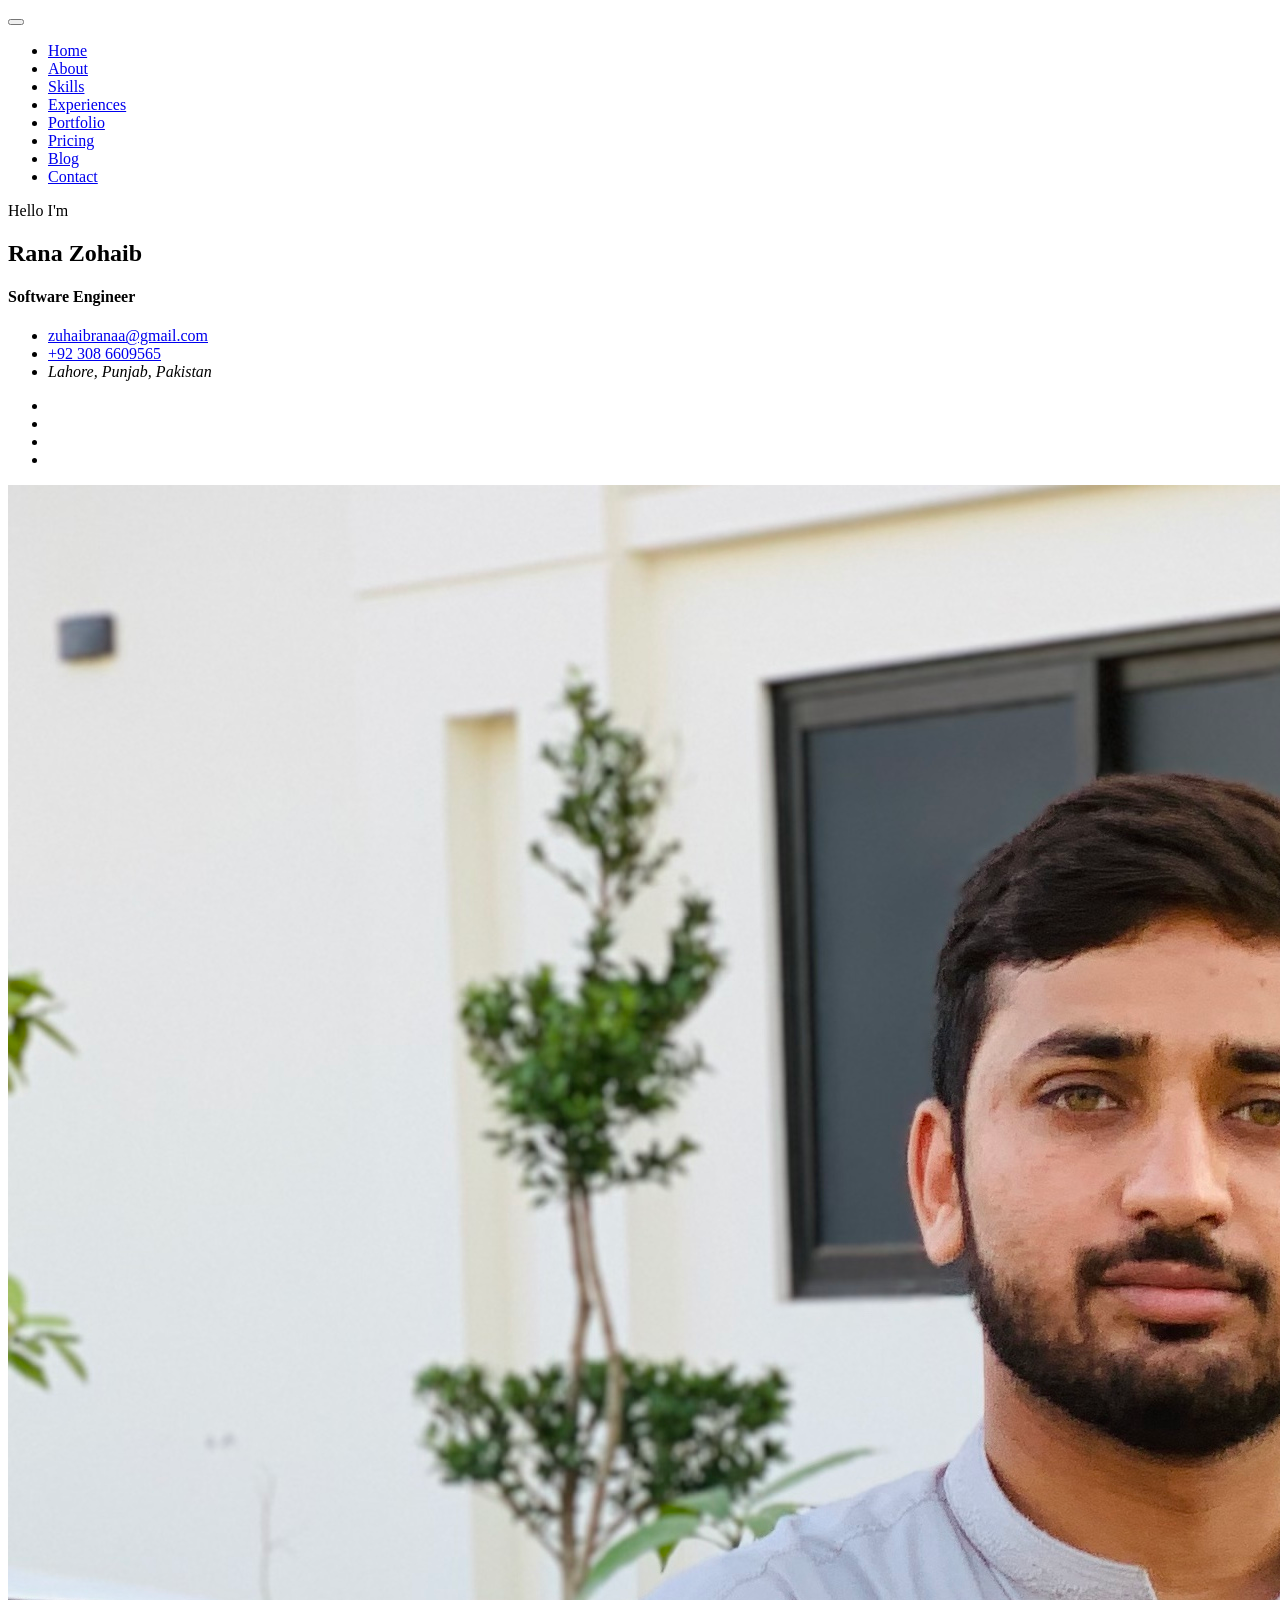
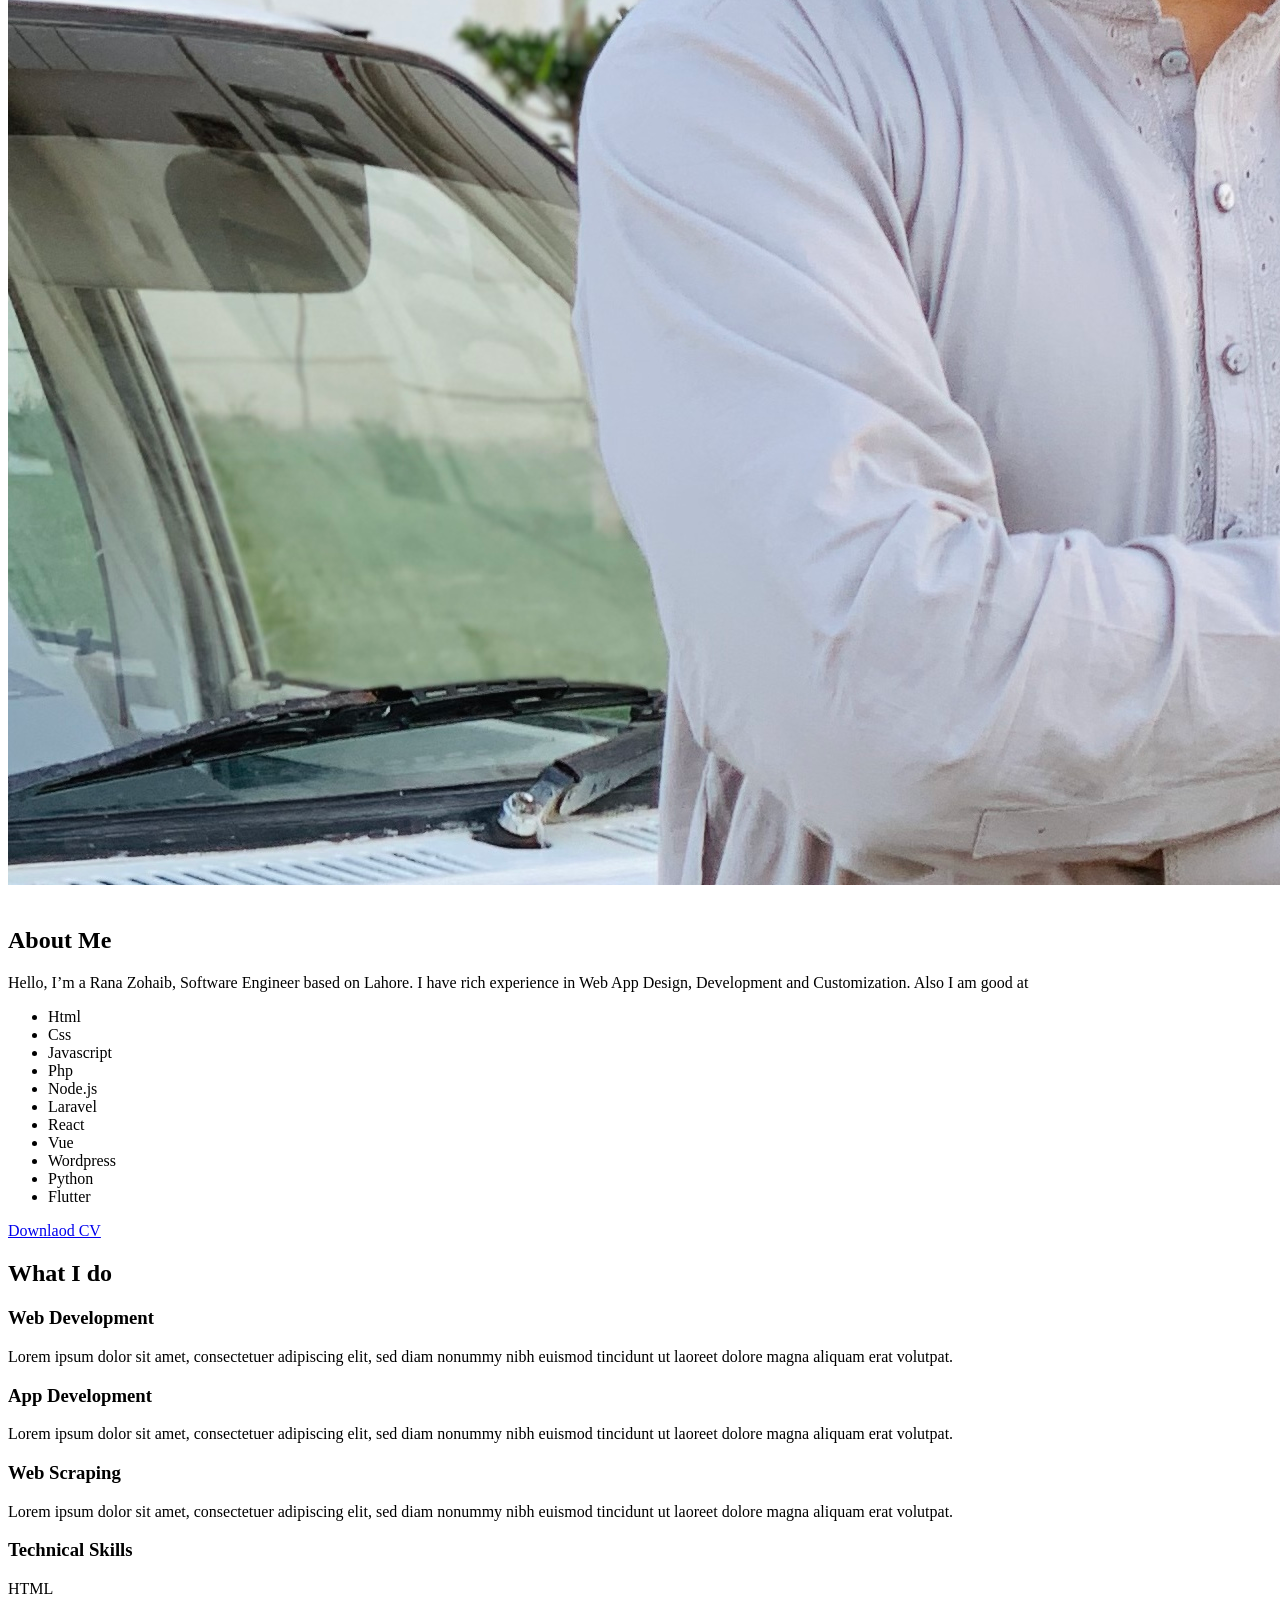
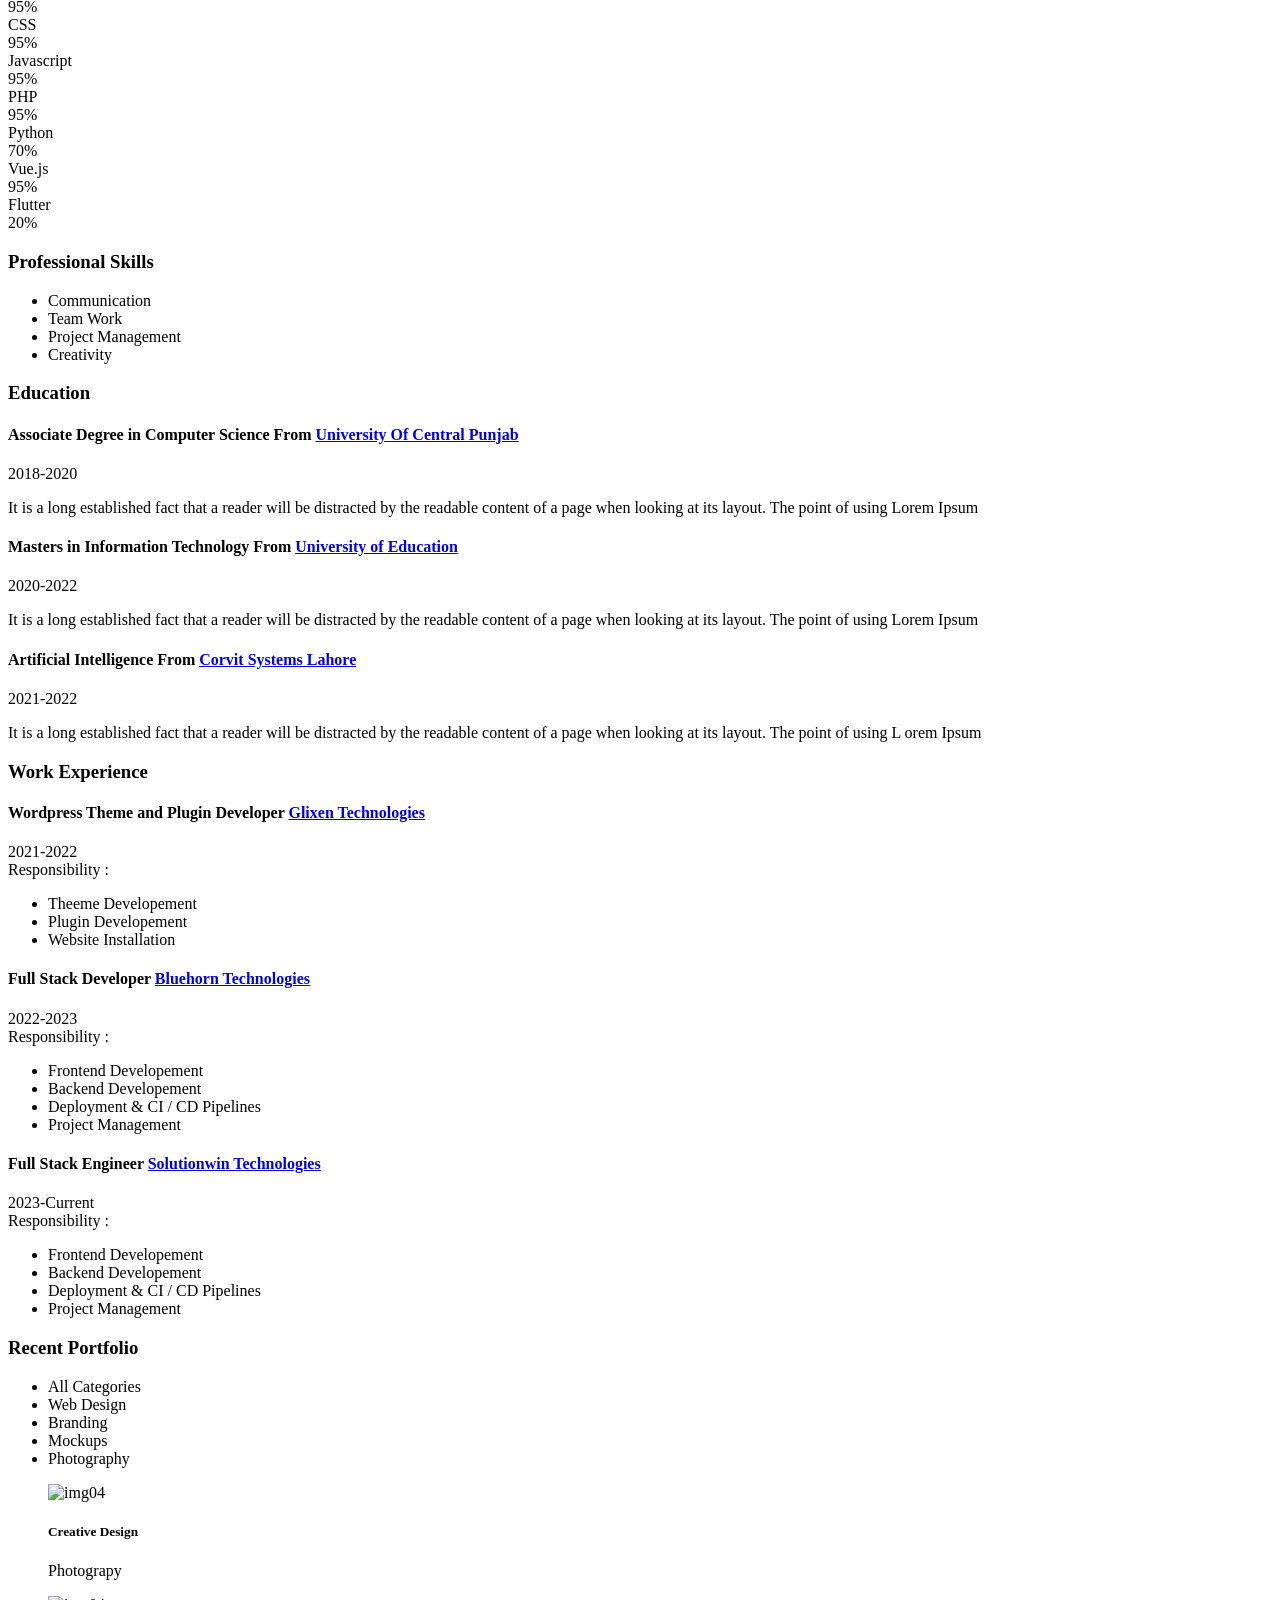
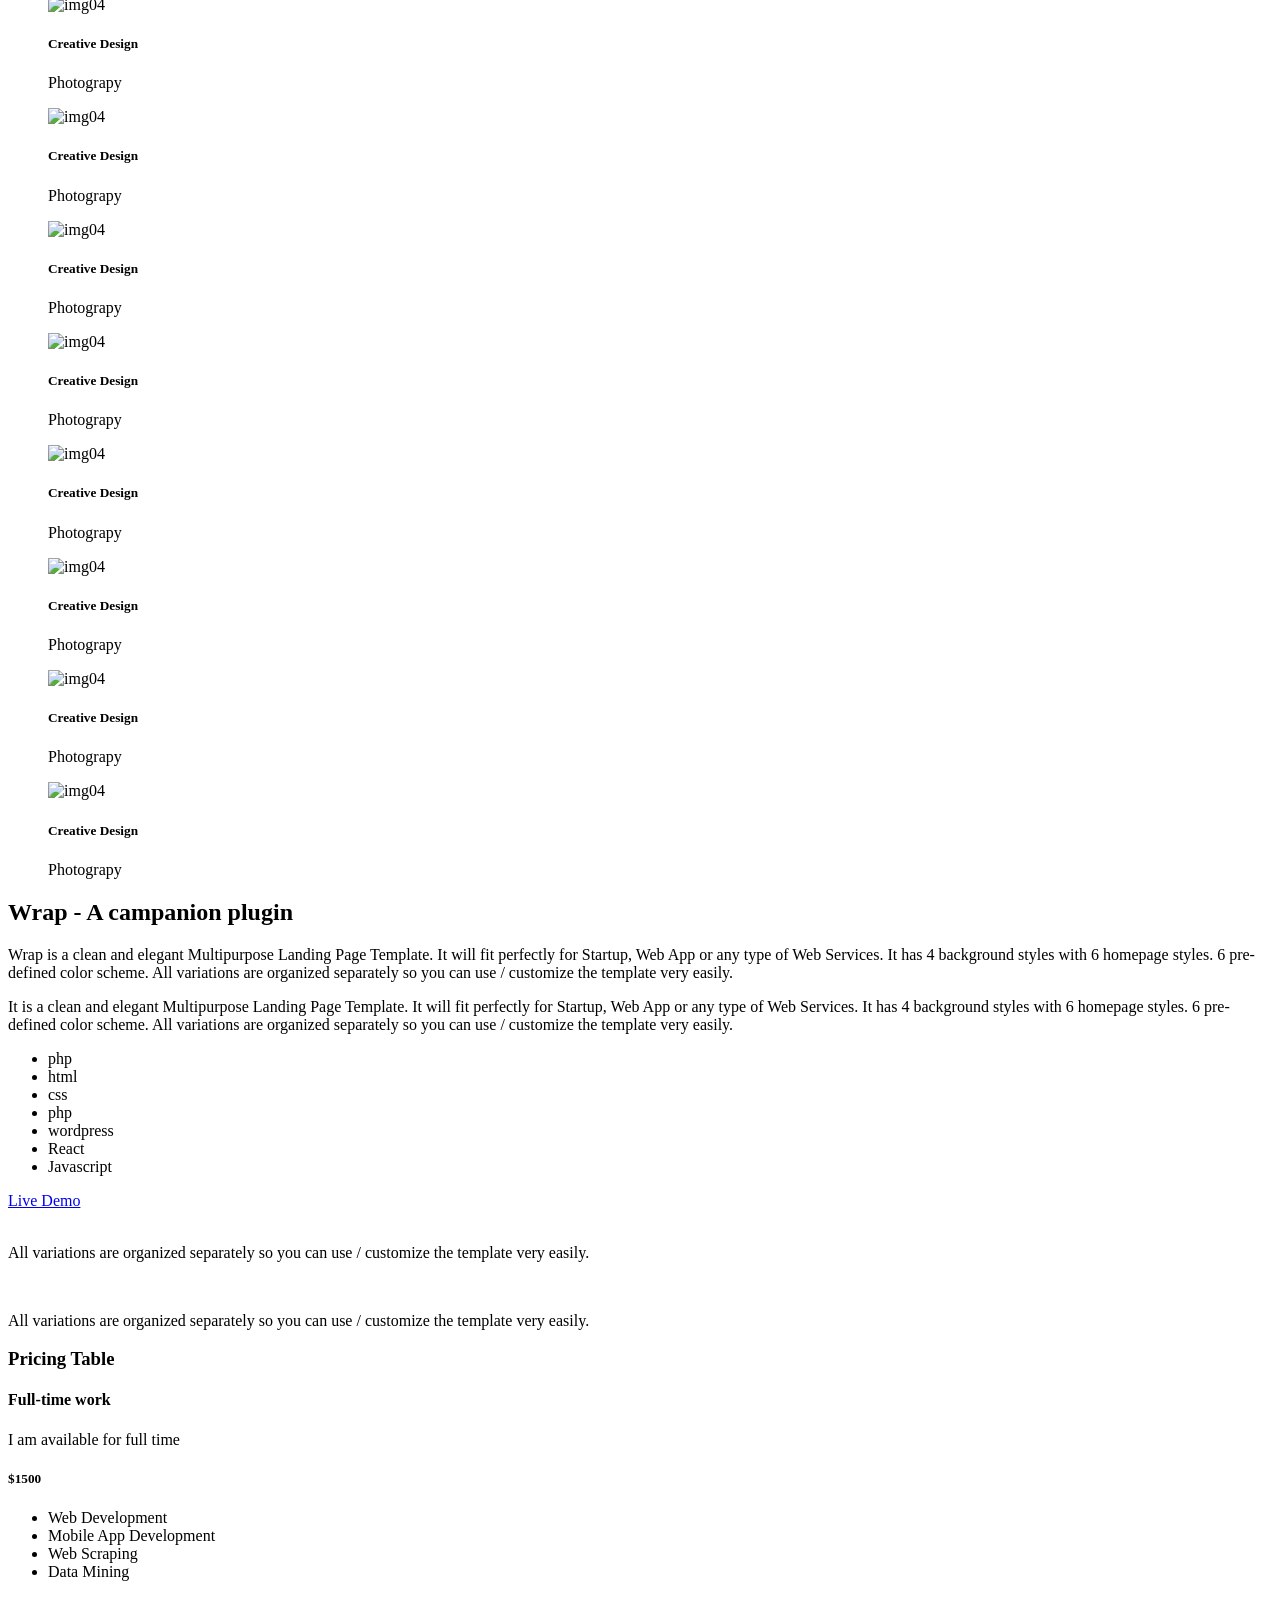
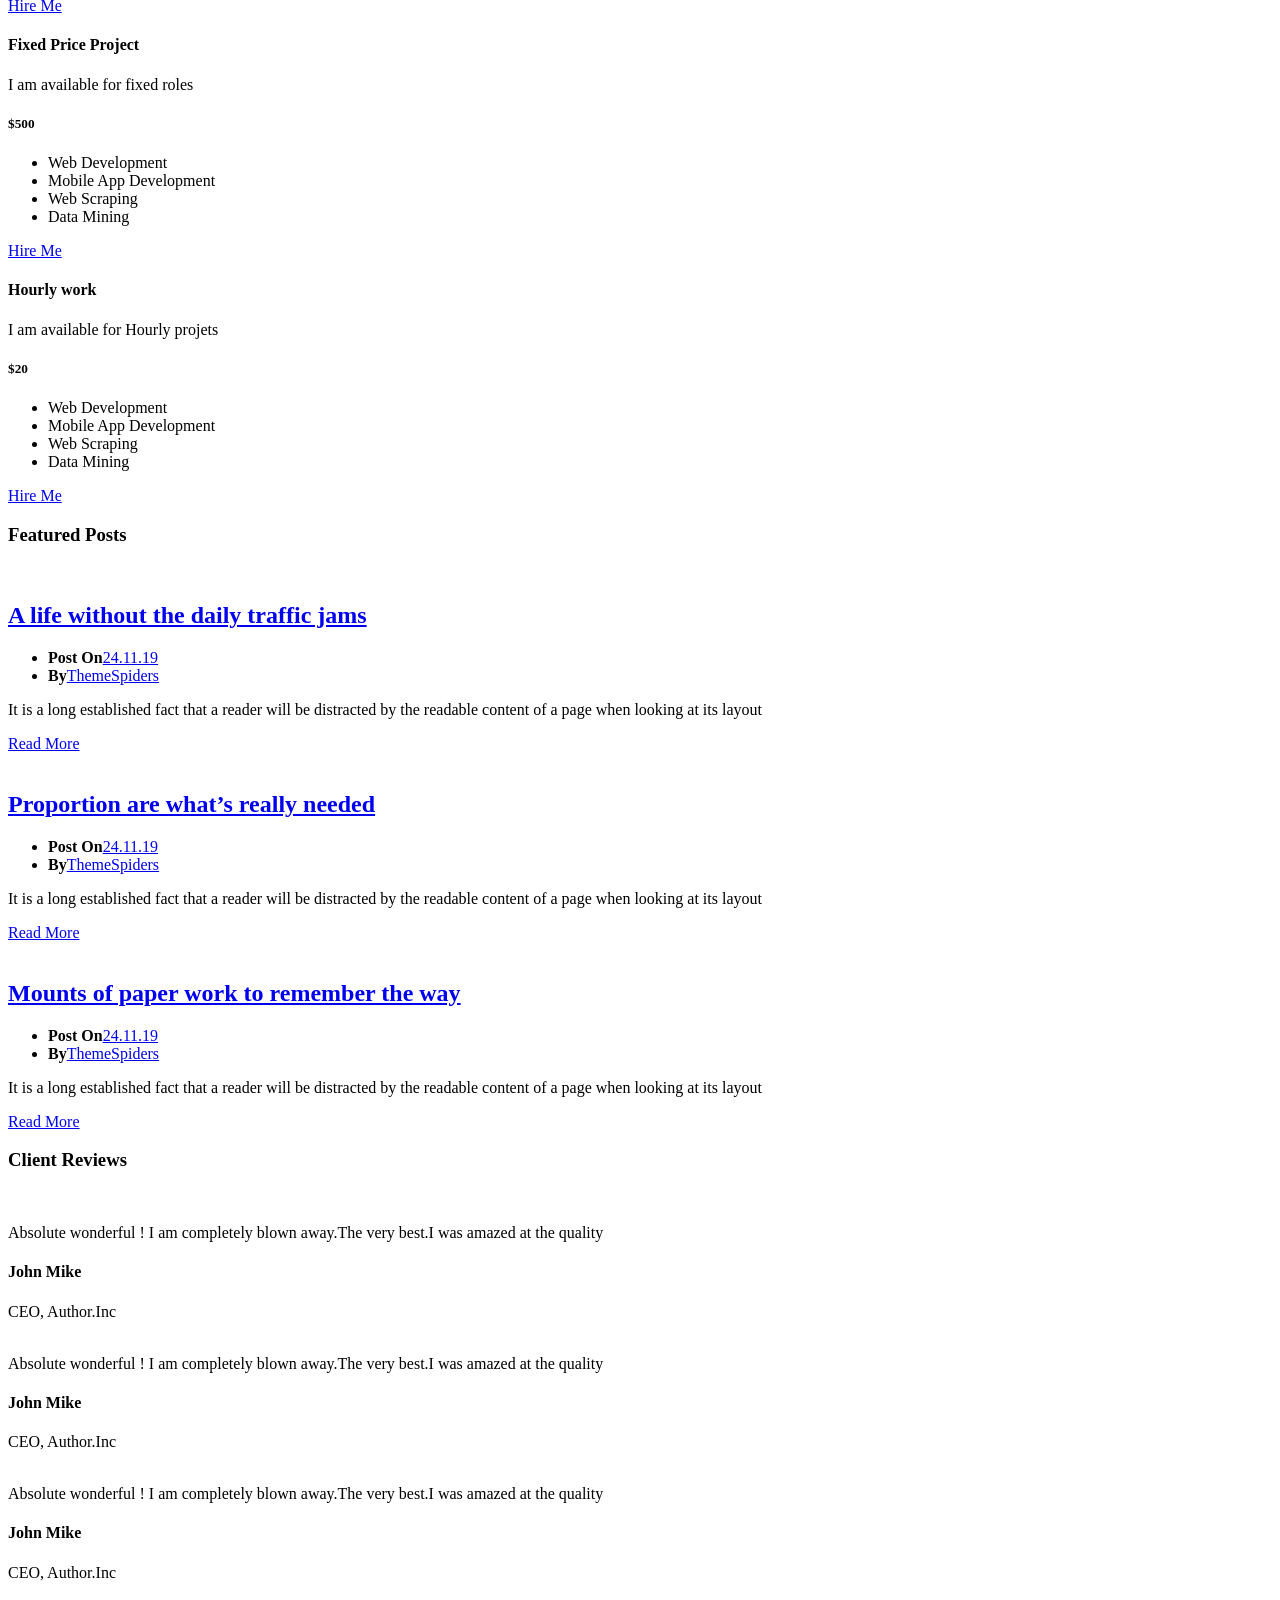
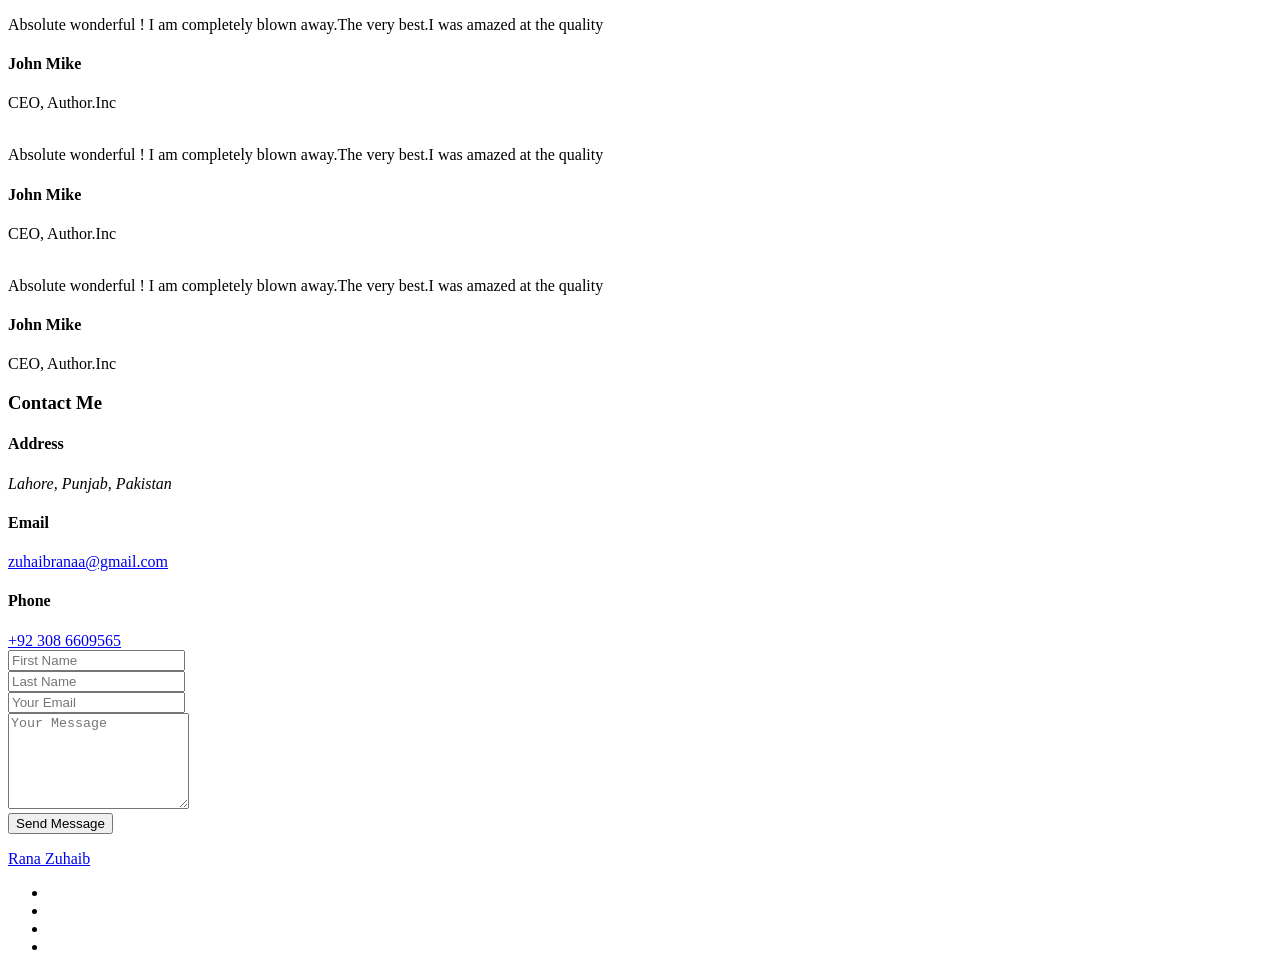
==== commit 387e9de1: "Work History Updated" ====
--- a/index.html
+++ b/index.html
@@ -6,8 +6,8 @@
         <!-- Required meta tags -->
         <meta charset="utf-8">
         <meta http-equiv="X-UA-Compatible" content="IE=edge">
-        <meta name="description" content="Maha Personal cv/resume template for professional and personal website." />
-        <meta name="keywords" content="creative, cv, designer,  online cv, online resume, powerful portfolio, professional, professional resume, responsive, resume, vcard " />
+        <meta name="description" content="Rana Zuhaib || Contact for professional and personal website." />
+        <meta name="keywords" content="creative, designer,  website, mobile  app, web developer, wordpress, ecommerce, erp, responsive" />
         <meta name="developer" content="M. Zohaib">
         <meta name="viewport" content="width=device-width, initial-scale=1, shrink-to-fit=no">
         
@@ -400,31 +400,36 @@
                                 <div class="mh-experience-deatils">
                                     <!-- Education Institutes-->
                                     <div class="mh-work-item dark-bg wow fadeInUp" data-wow-duration="0.8s" data-wow-delay="0.4s">
-                                        <h4>UI/UX Designer <a href="#">IronSketch</a></h4>
-                                        <div class="mh-eduyear">2005-2008</div>
+                                        <h4>Wordpress Theme and Plugin Developer <a href="https://glixentech.com/">Glixen Technologies</a></h4>
+                                        <div class="mh-eduyear">2021-2022</div>
                                         <span>Responsibility :</span>
                                         <ul class="work-responsibility">
-                                            <li><i class="fa fa-circle"></i>Validate CSS</li>
-                                            <li><i class="fa fa-circle"></i>Project Management</li>
+                                            <li><i class="fa fa-circle"></i>Theeme Developement</li>
+                                            <li><i class="fa fa-circle"></i>Plugin Developement</li>
+                                            <li><i class="fa fa-circle"></i>Website Installation</li>
                                         </ul>
                                     </div>                                
                                     <!-- Education Institutes-->
                                     <div class="mh-work-item dark-bg wow fadeInUp" data-wow-duration="0.8s" data-wow-delay="0.6s">
-                                        <h4>Art & Multimedia From <a href="#">Oxford University</a></h4>
-                                        <div class="mh-eduyear">2005-2008</div>
+                                        <h4>Full Stack Developer <a href="https://bluehorntech.co.uk/">Bluehorn Technologies</a></h4>
+                                        <div class="mh-eduyear">2022-2023</div>
                                         <span>Responsibility :</span>
                                         <ul class="work-responsibility">
-                                            <li><i class="fa fa-circle"></i>Validate CSS</li>
+                                            <li><i class="fa fa-circle"></i>Frontend Developement</li>
+                                            <li><i class="fa fa-circle"></i>Backend Developement</li>
+                                            <li><i class="fa fa-circle"></i>Deployment & CI / CD Pipelines</li>
                                             <li><i class="fa fa-circle"></i>Project Management</li>
                                         </ul>
                                     </div>                                
                                     <!-- Education Institutes-->
                                     <div class="mh-work-item dark-bg wow fadeInUp" data-wow-duration="0.8s" data-wow-delay="0.7s">
-                                        <h4>Art & Multimedia From <a href="#">Oxford University</a></h4>
-                                        <div class="mh-eduyear">2005-2008</div>
+                                        <h4>Full Stack Engineer <a href="https://solutionwin.com/">Solutionwin Technologies</a></h4>
+                                        <div class="mh-eduyear">2023-Current</div>
                                         <span>Responsibility :</span>
                                         <ul class="work-responsibility">
-                                            <li><i class="fa fa-circle"></i>Validate CSS</li>
+                                            <li><i class="fa fa-circle"></i>Frontend Developement</li>
+                                            <li><i class="fa fa-circle"></i>Backend Developement</li>
+                                            <li><i class="fa fa-circle"></i>Deployment & CI / CD Pipelines</li>
                                             <li><i class="fa fa-circle"></i>Project Management</li>
                                         </ul>
                                     </div>
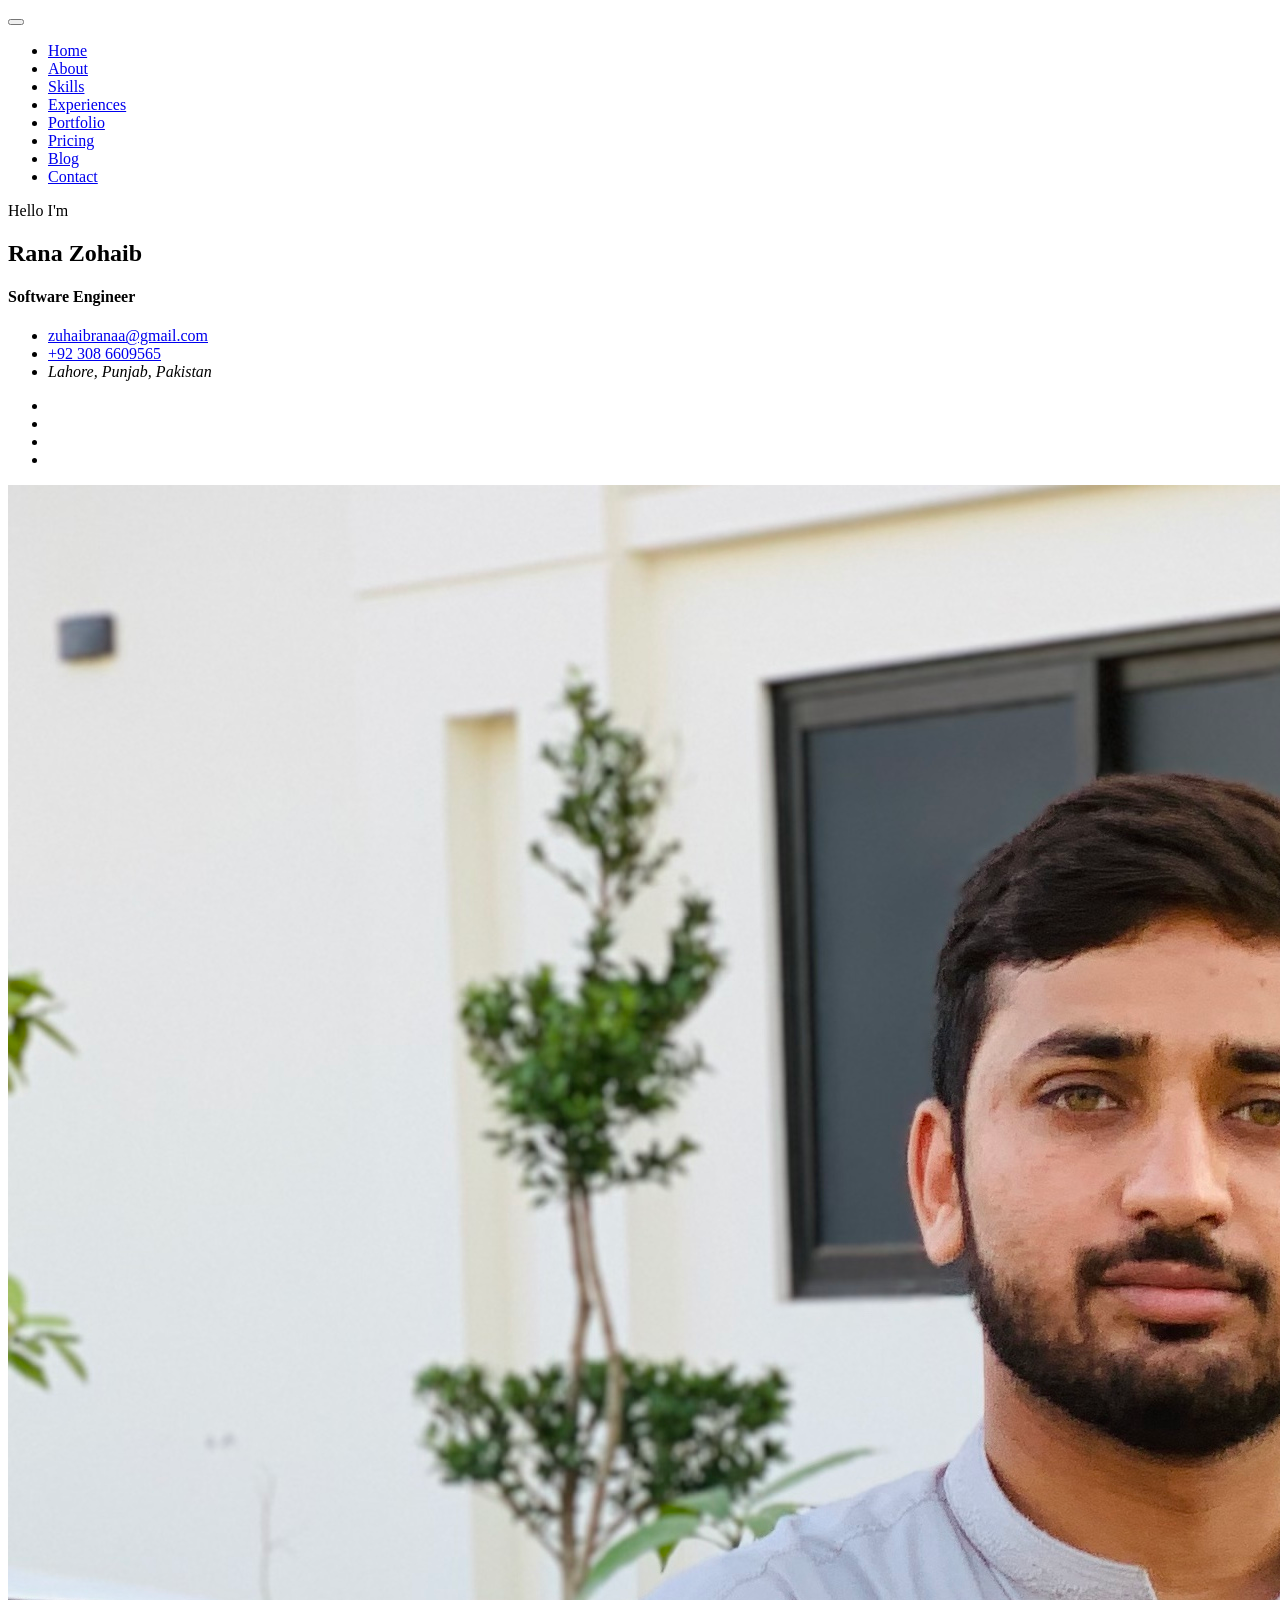
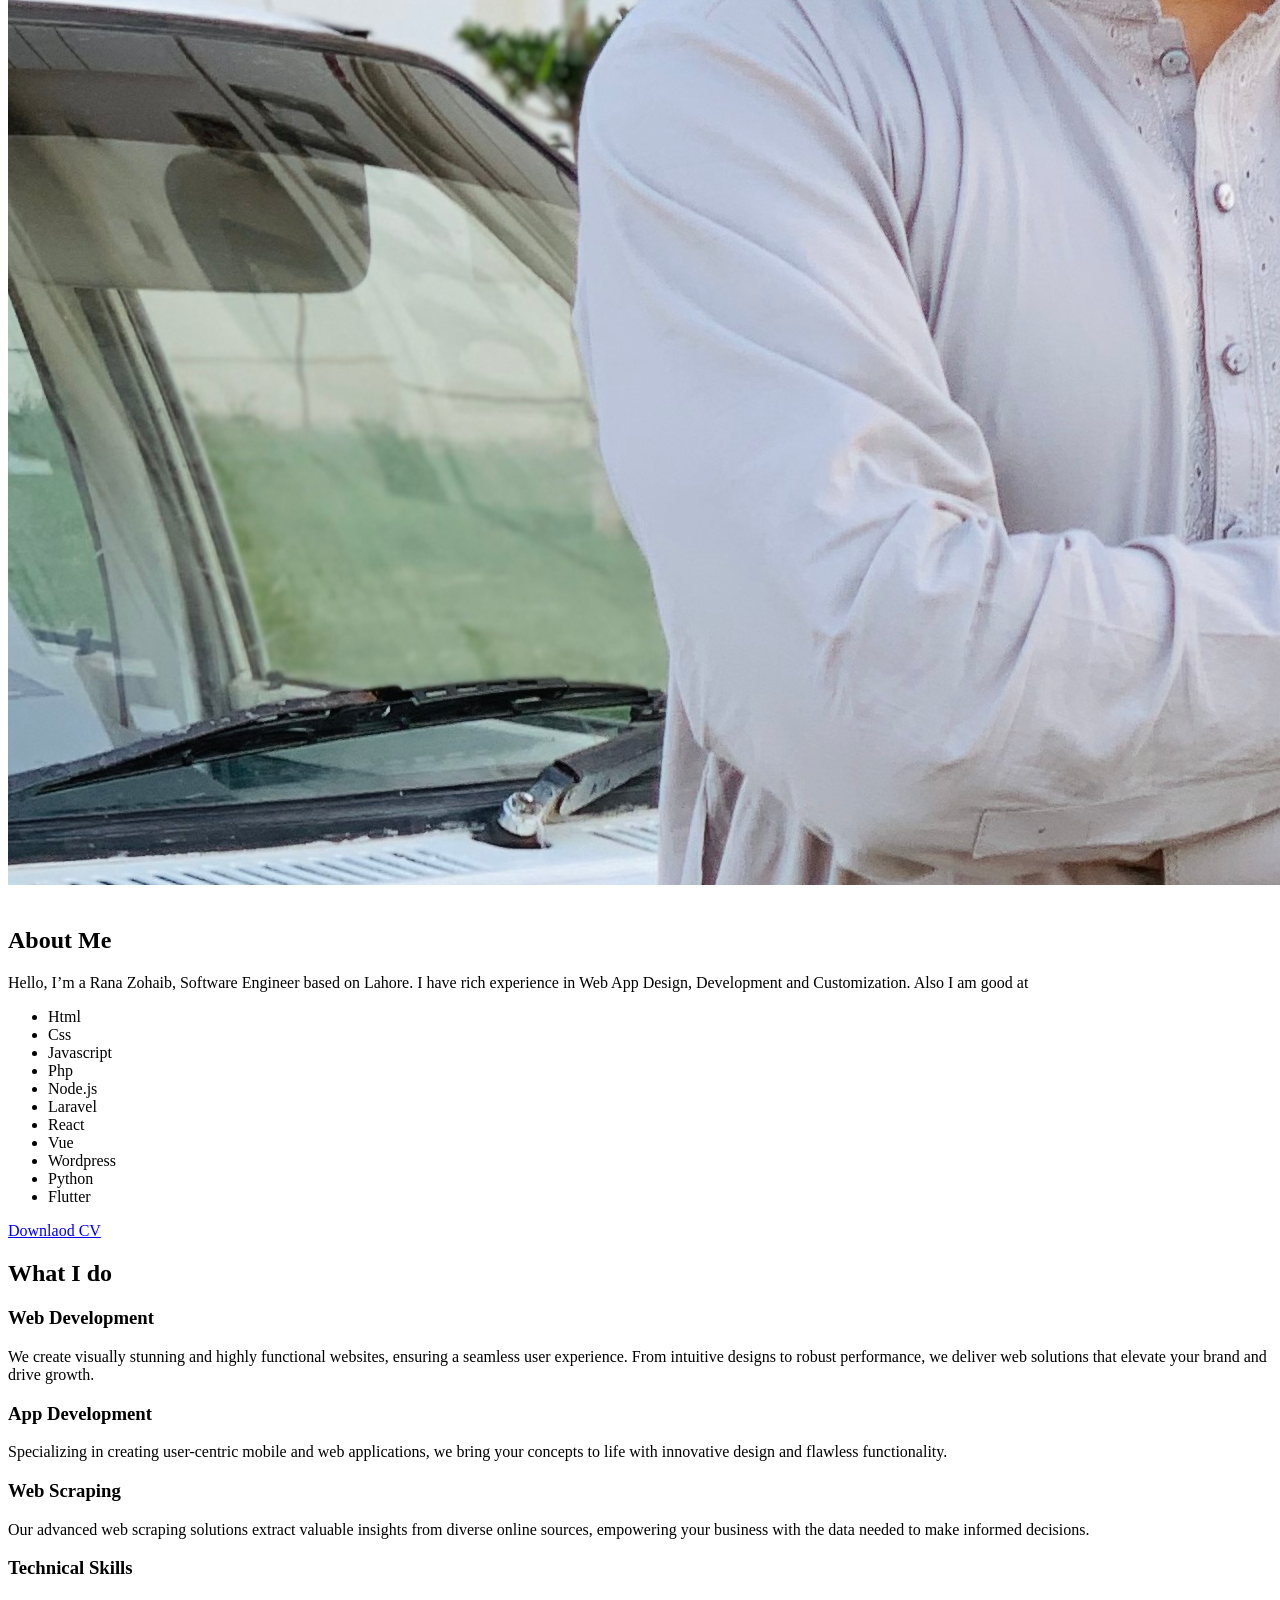
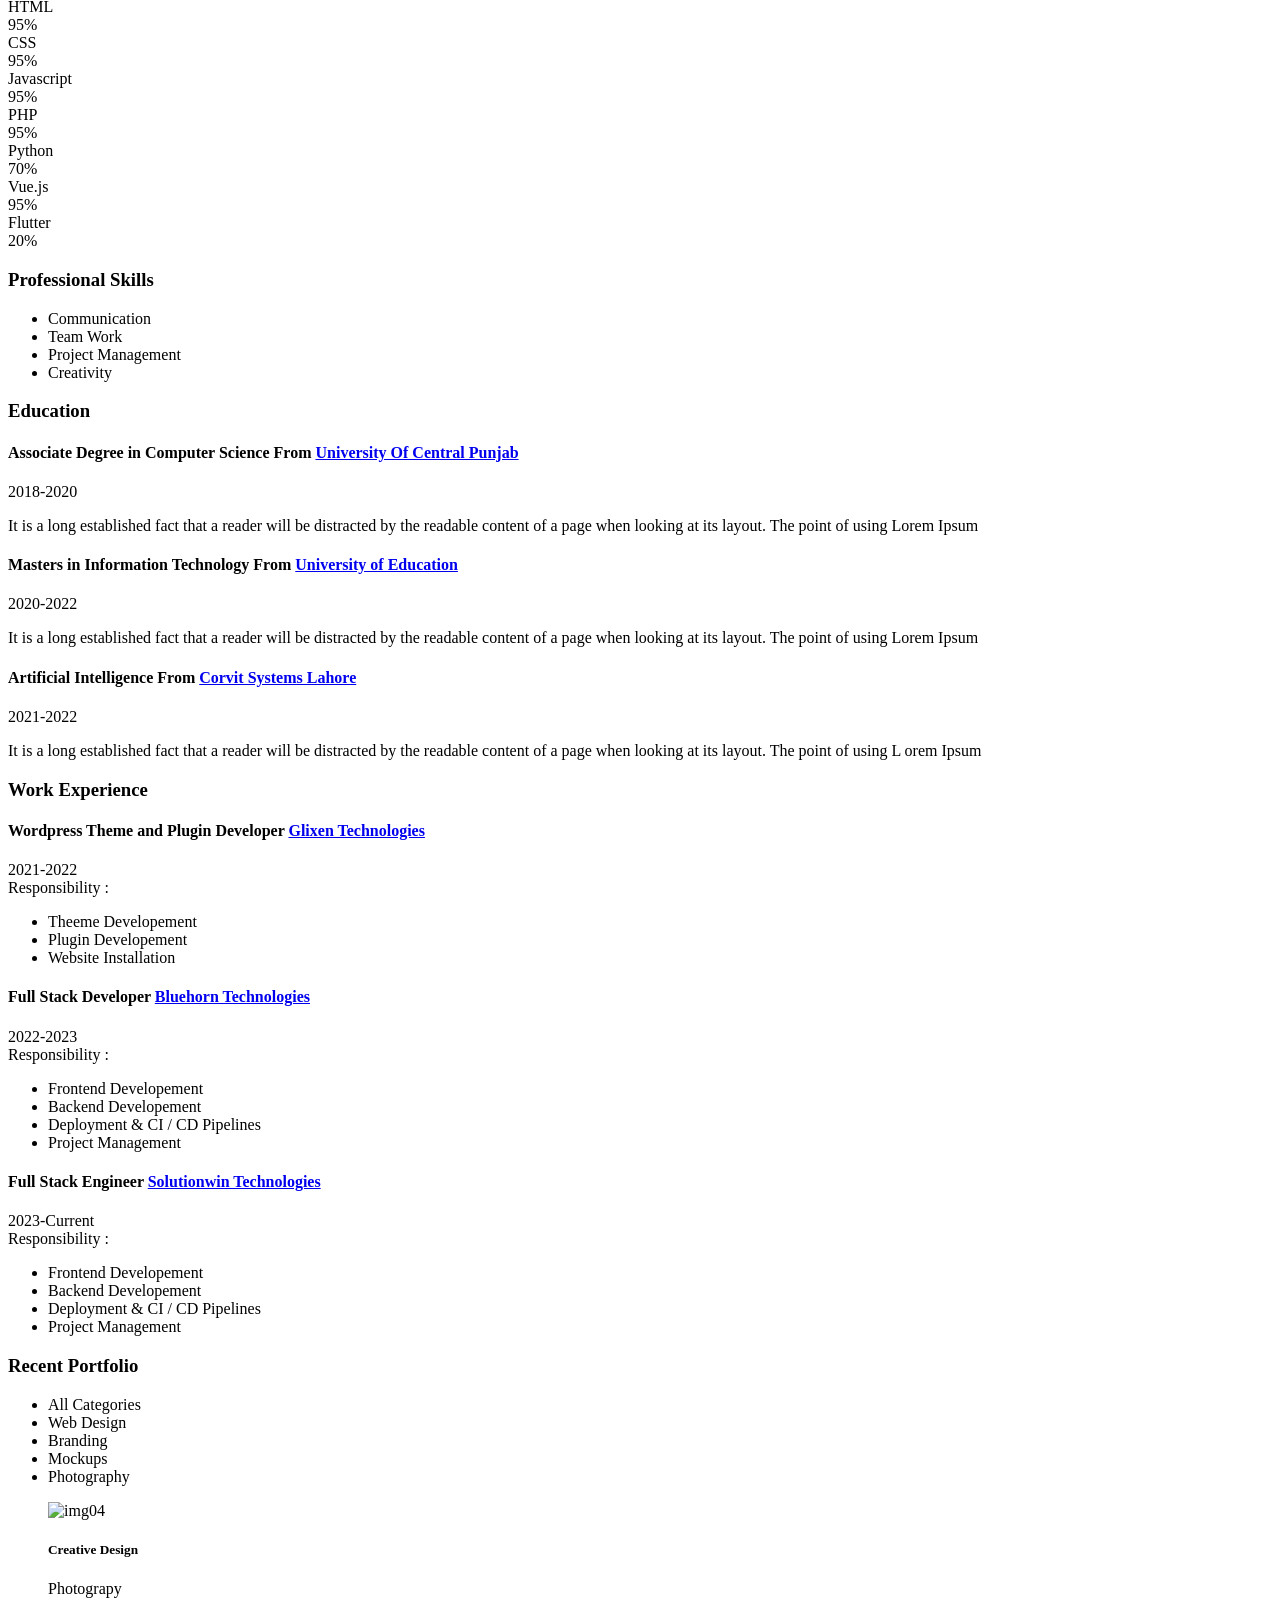
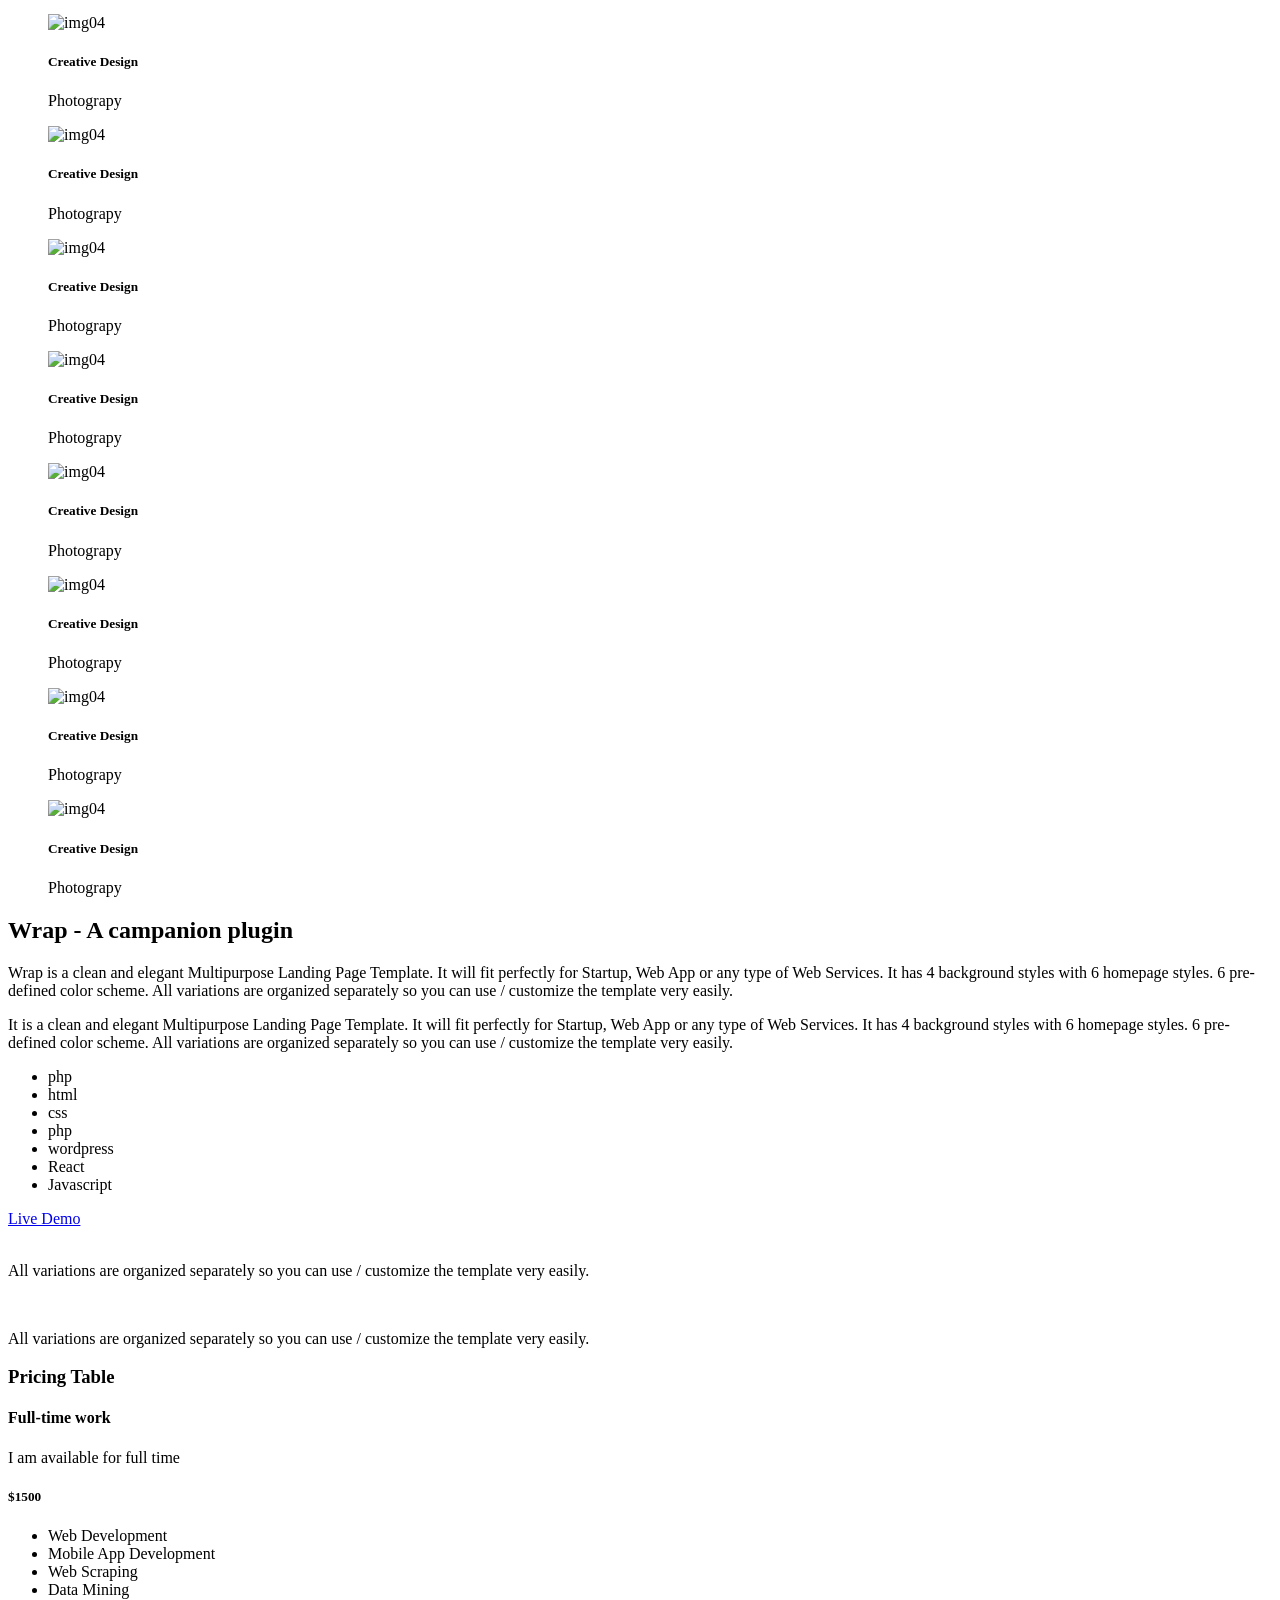
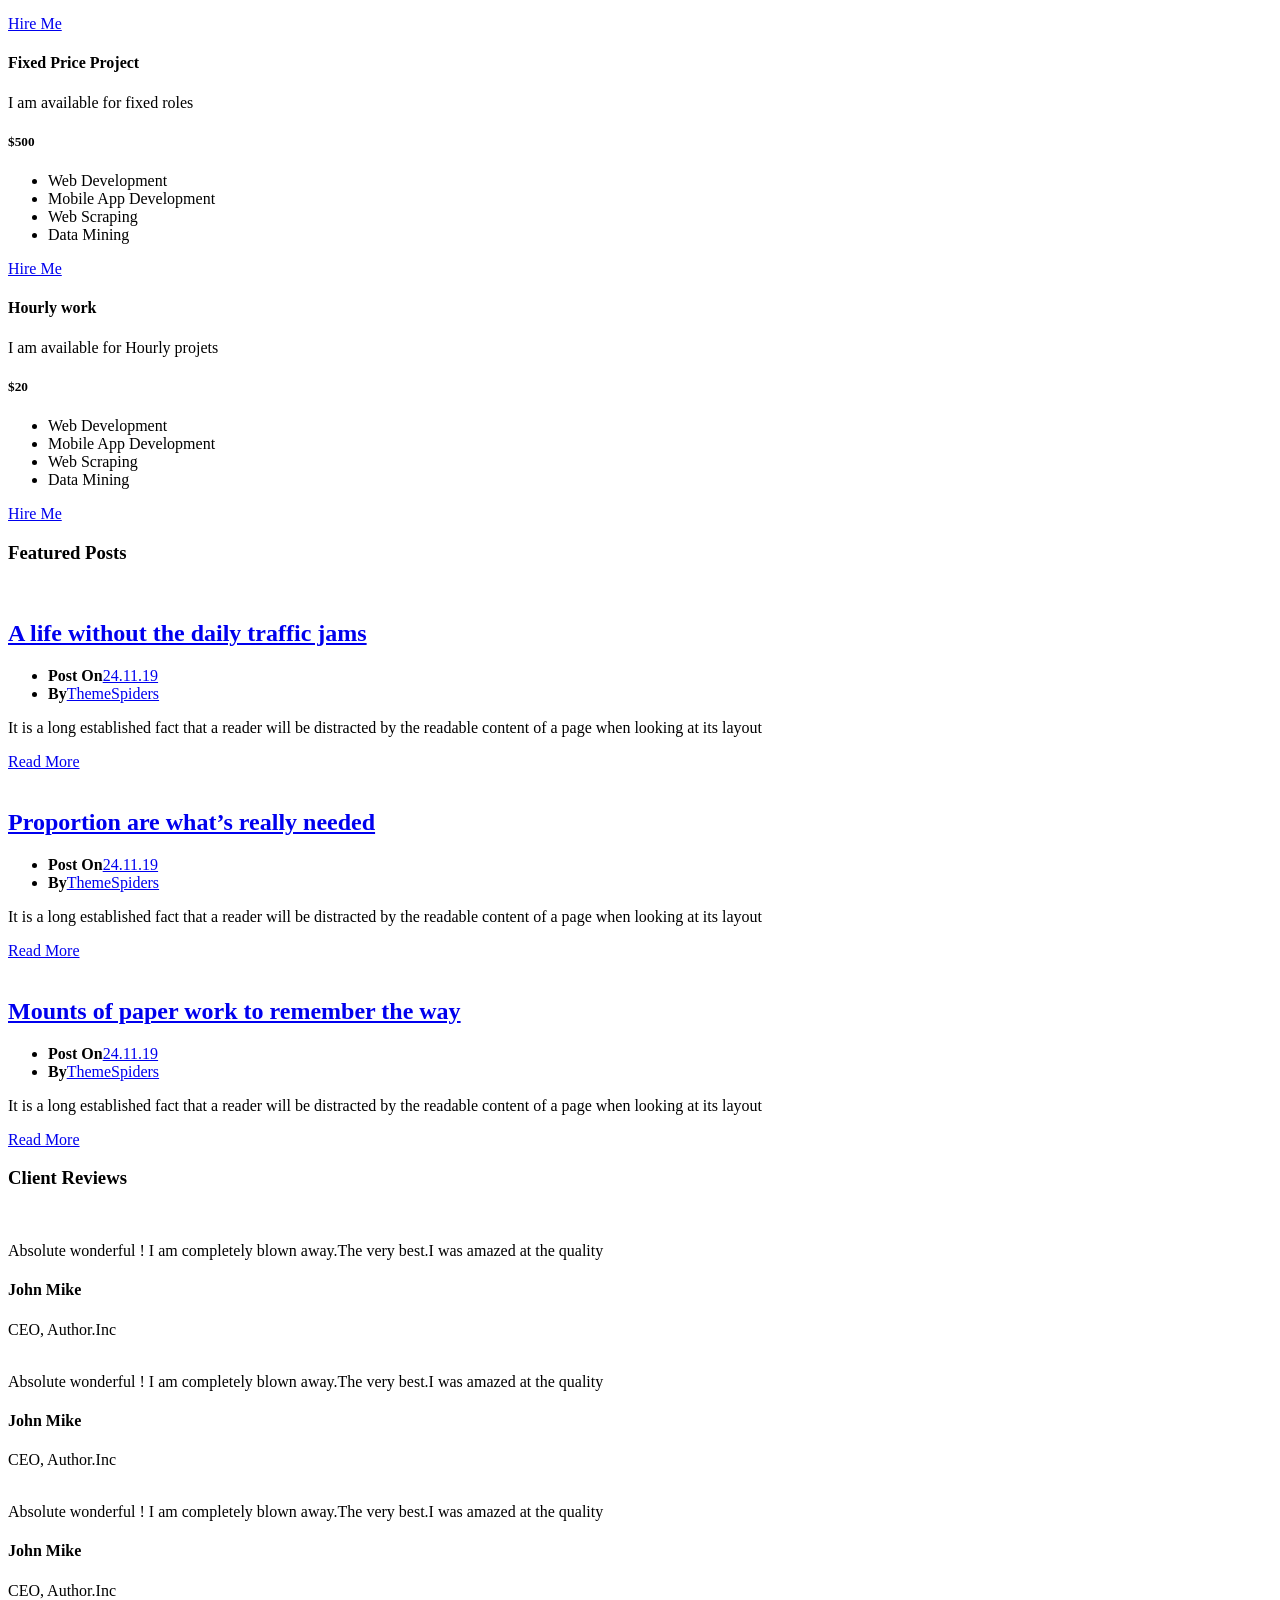
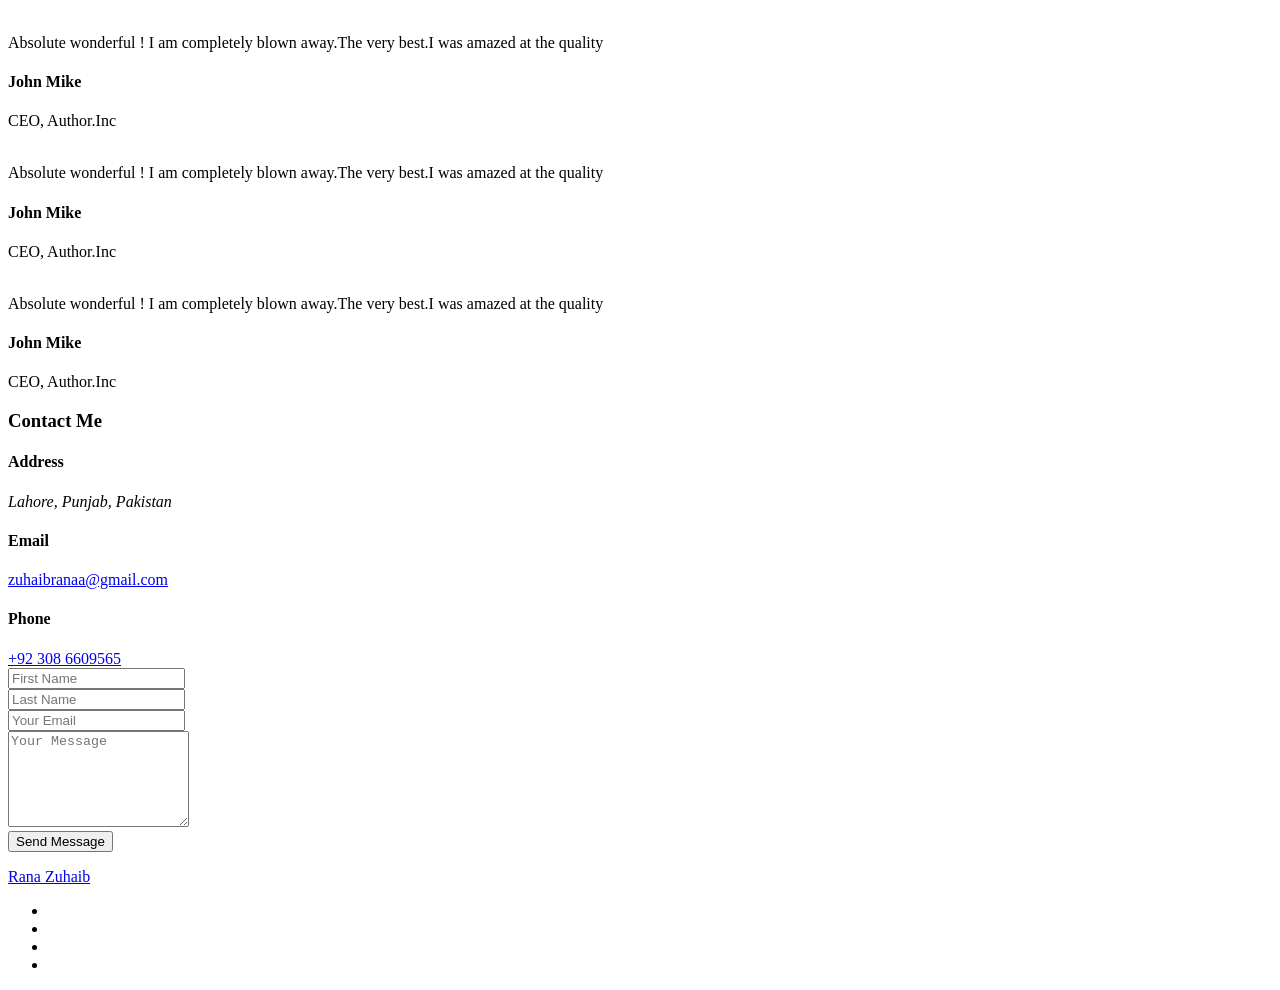
==== commit 3b844d5b: "What i Do Updated" ====
--- a/index.html
+++ b/index.html
@@ -201,9 +201,10 @@
                             <i class="fa fa-code iron-color"></i>
                             <h3>Web Development</h3>
                             <p>
-                                Lorem ipsum dolor sit amet, consectetuer adipiscing elit,
-                                sed diam nonummy nibh euismod tincidunt ut laoreet dolore
-                                magna aliquam erat volutpat.
+                                We create visually stunning and highly functional websites,
+                                ensuring a seamless user experience.
+                                From intuitive designs to robust performance,
+                                we deliver web solutions that elevate your brand and drive growth.
                             </p>
                         </div>
                     </div>
@@ -212,9 +213,8 @@
                             <i class="fa fa-object-ungroup sky-color"></i>
                             <h3>App Development</h3>
                             <p>
-                                Lorem ipsum dolor sit amet, consectetuer adipiscing elit,
-                                sed diam nonummy nibh euismod tincidunt ut laoreet dolore
-                                magna aliquam erat volutpat.
+                                Specializing in creating user-centric mobile and web applications,
+                                we bring your concepts to life with innovative design and flawless functionality.
                             </p>
                         </div>
                     </div>
@@ -223,9 +223,8 @@
                             <i class="fa fa-database purple-color"></i>
                             <h3>Web Scraping</h3>
                             <p>
-                                Lorem ipsum dolor sit amet, consectetuer adipiscing elit,
-                                sed diam nonummy nibh euismod tincidunt ut laoreet dolore
-                                magna aliquam erat volutpat.
+                                Our advanced web scraping solutions extract valuable insights from diverse online sources,
+                                empowering your business with the data needed to make informed decisions.
                             </p>
                         </div>
                     </div>
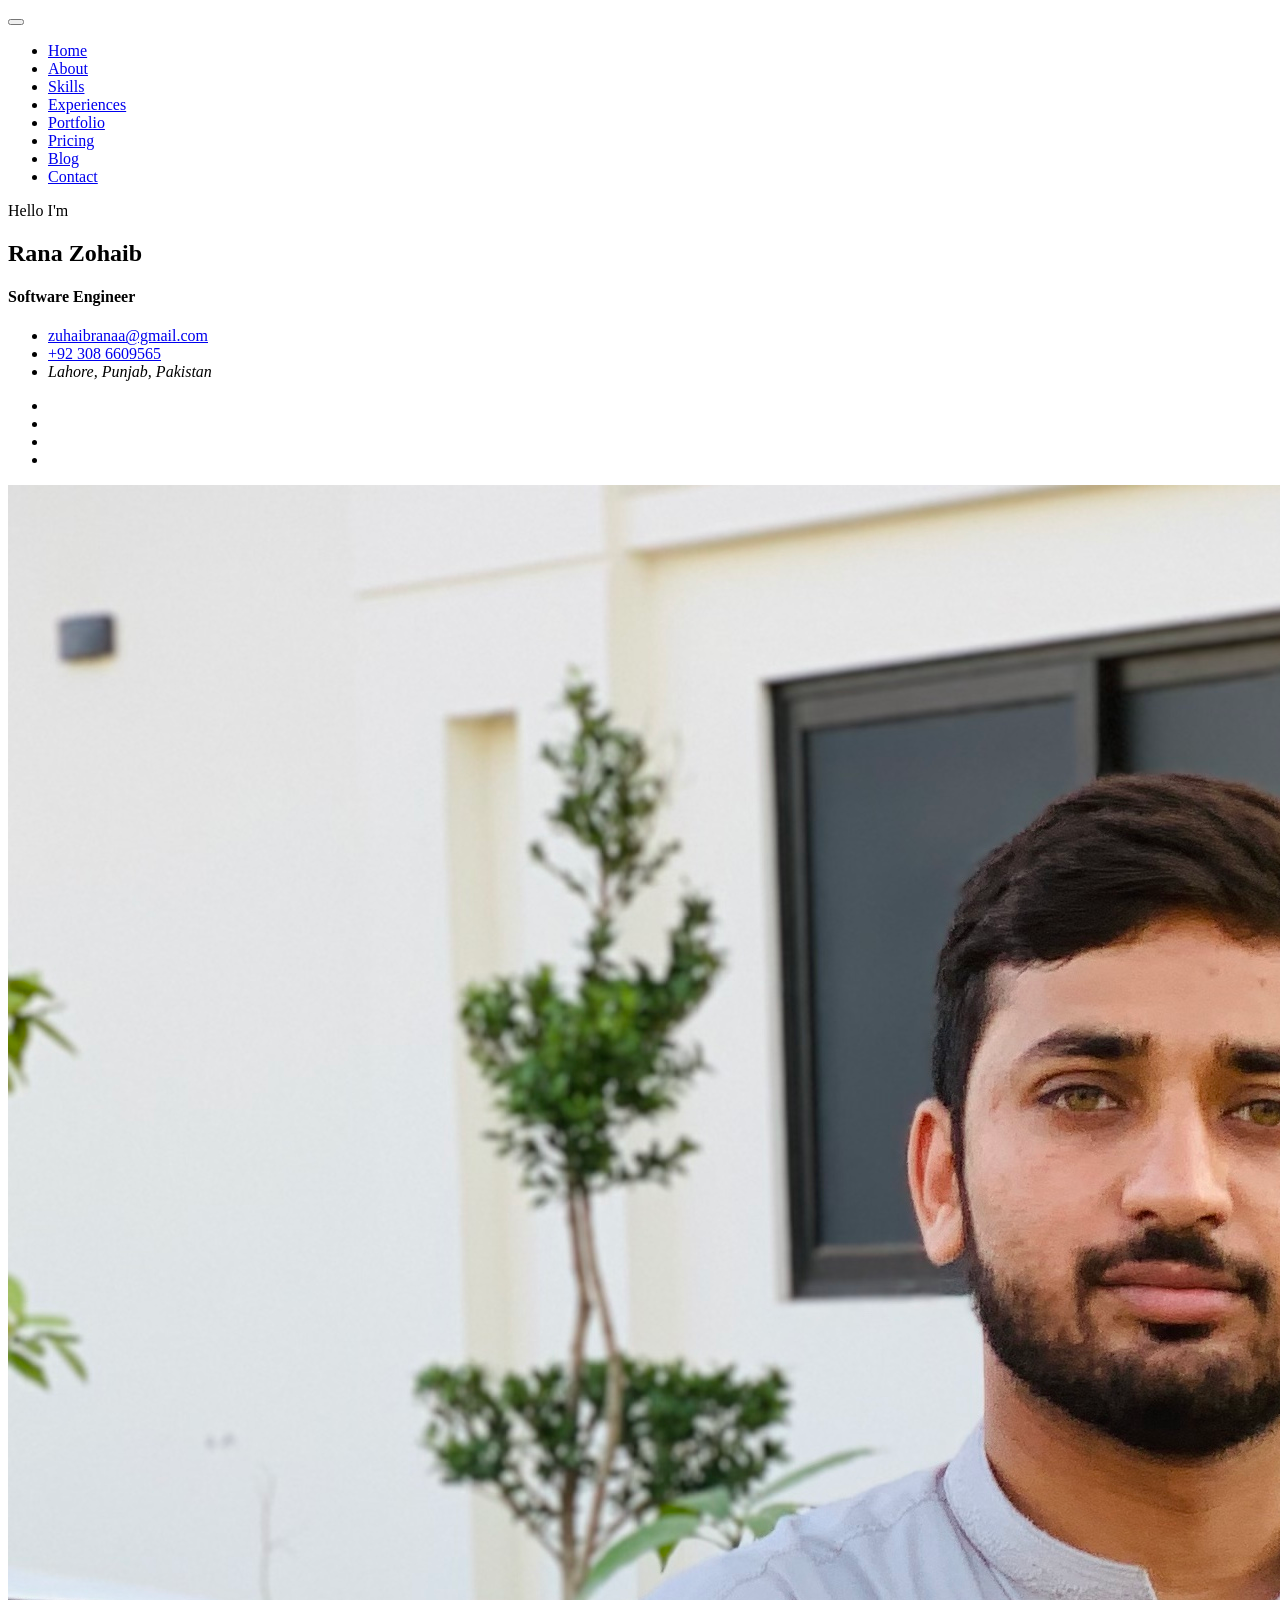
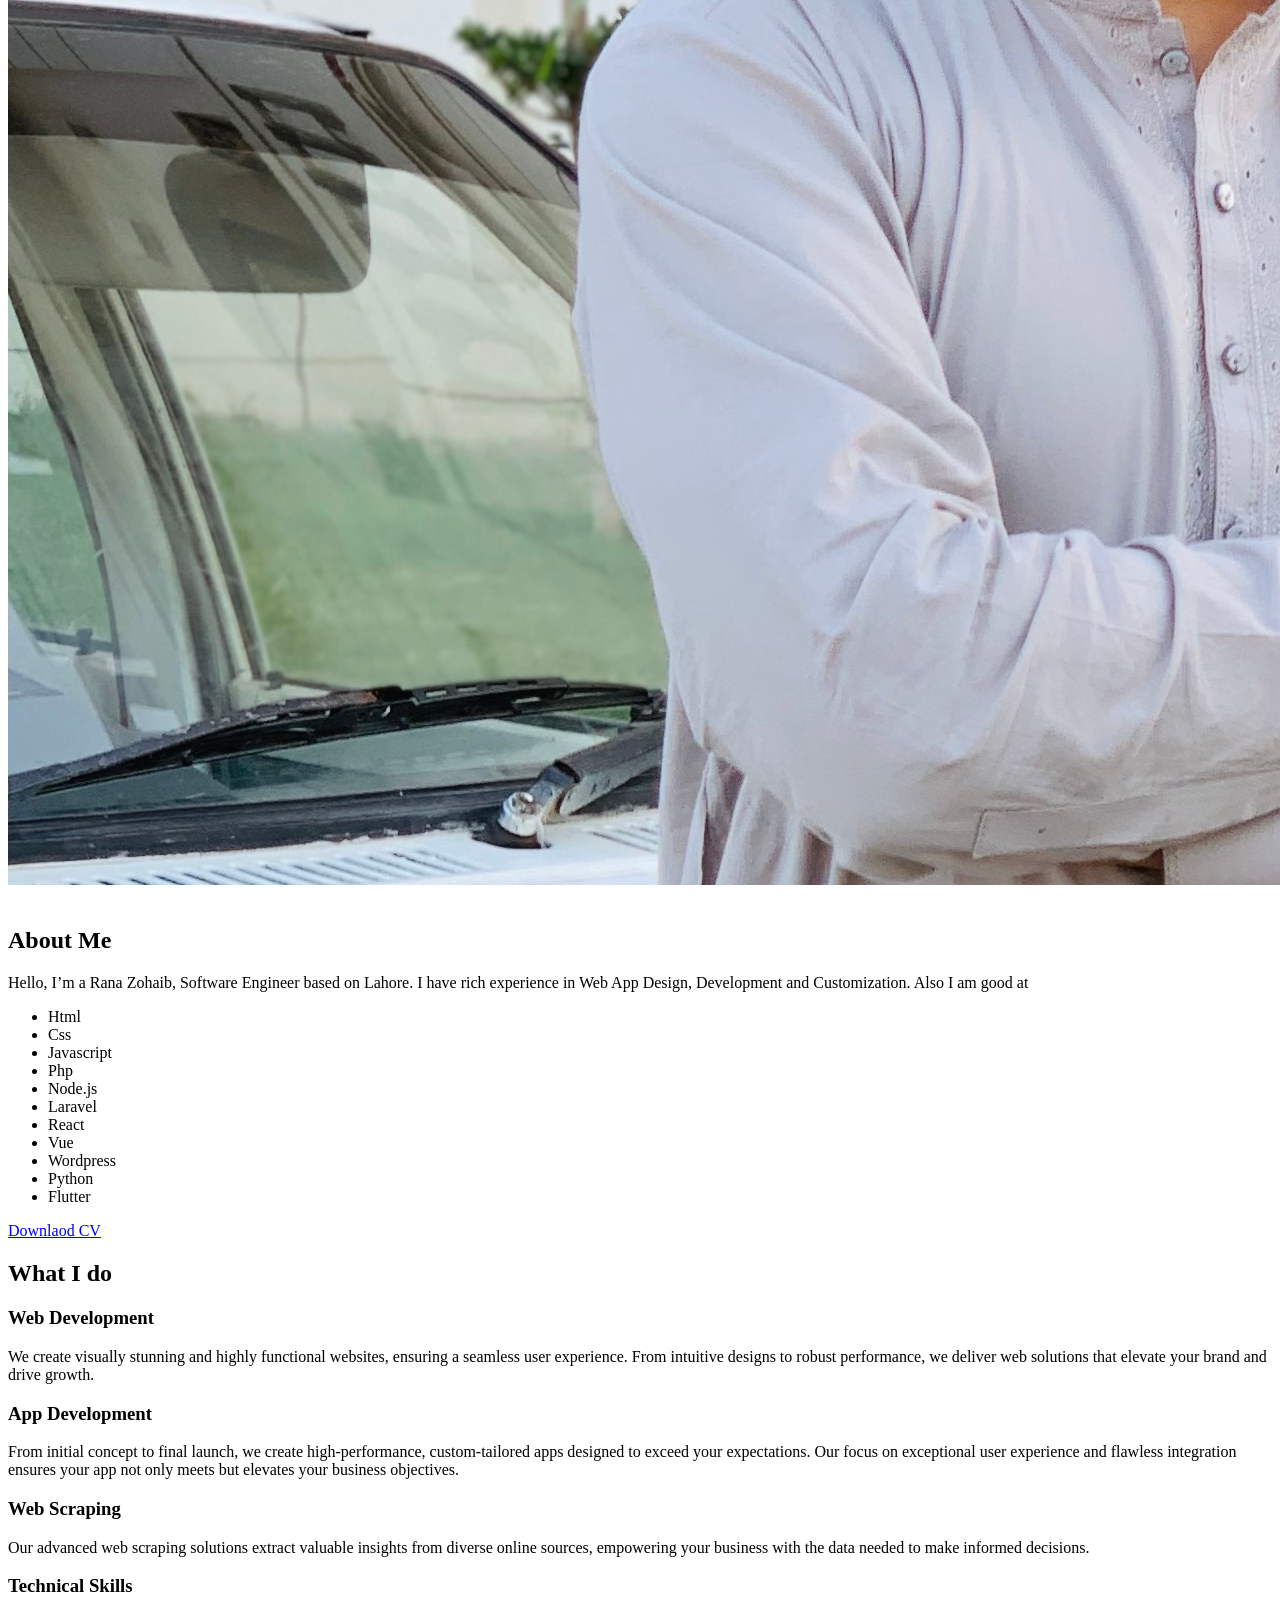
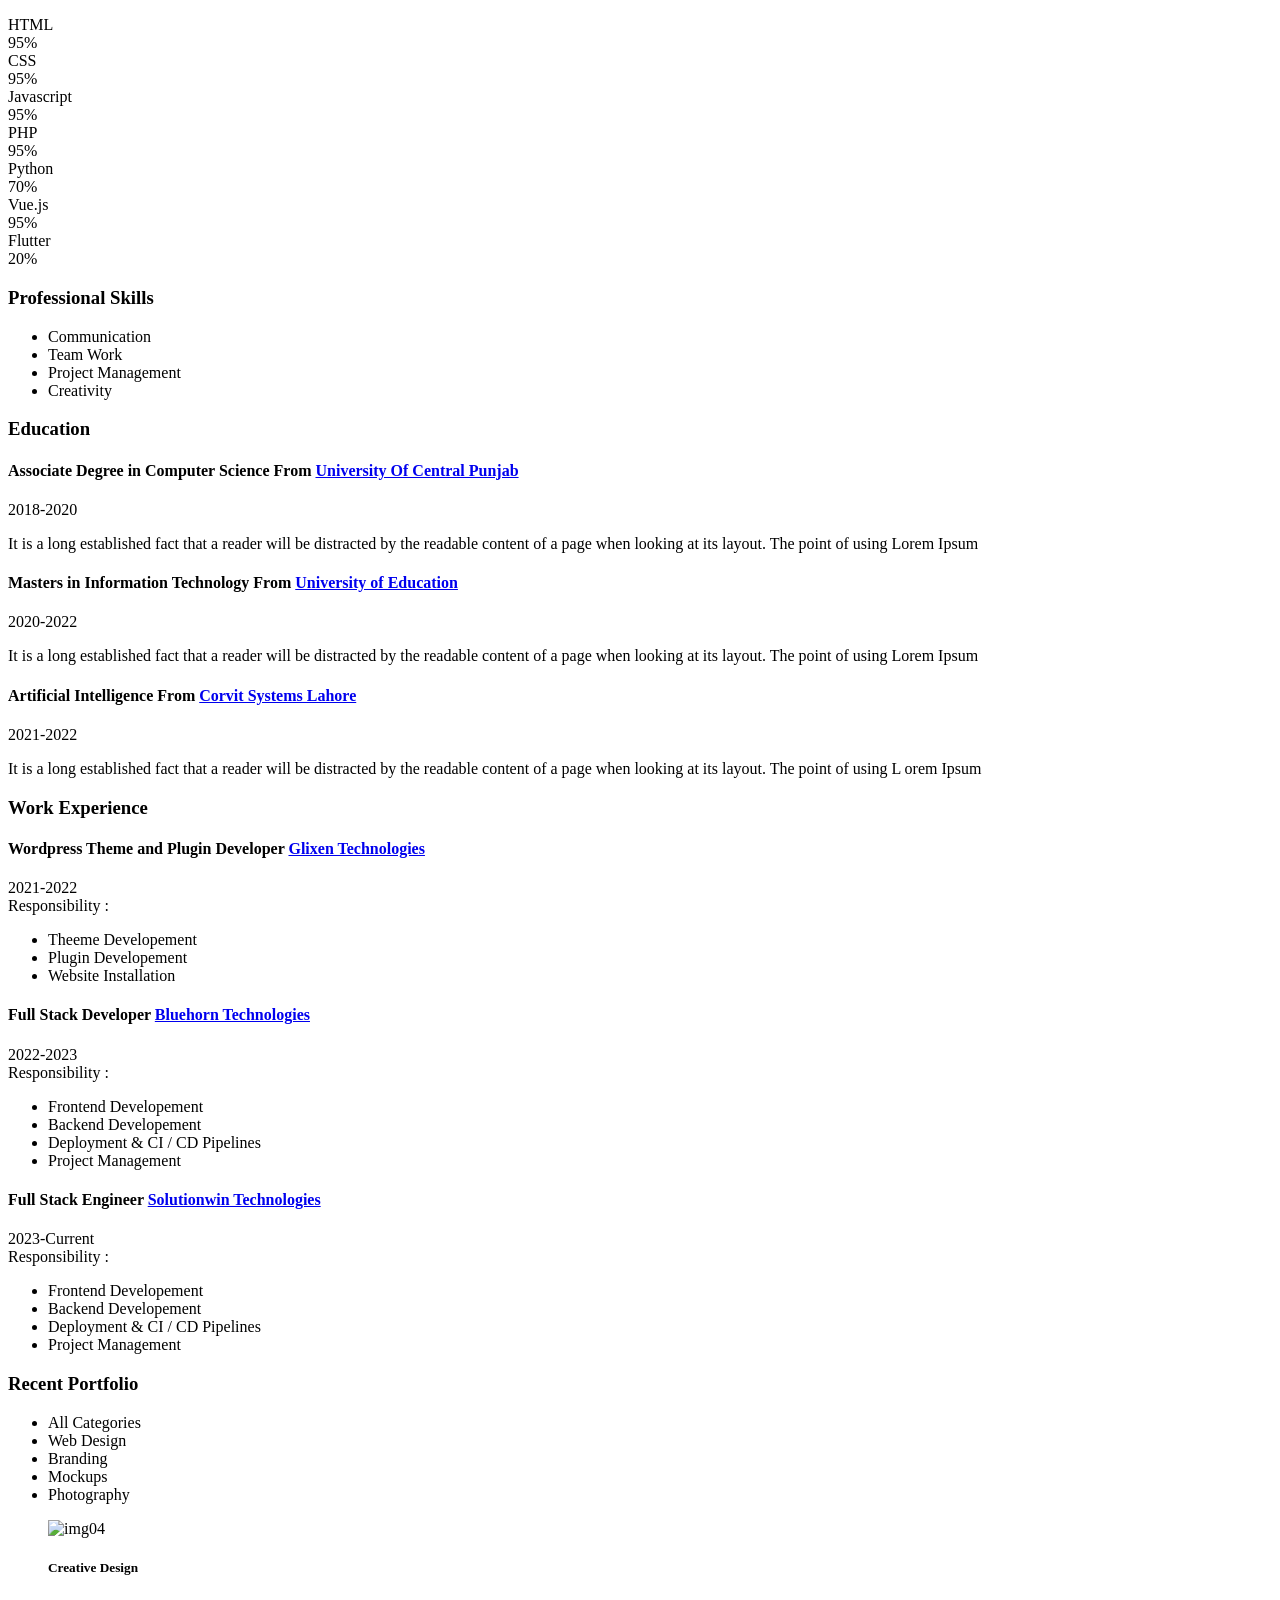
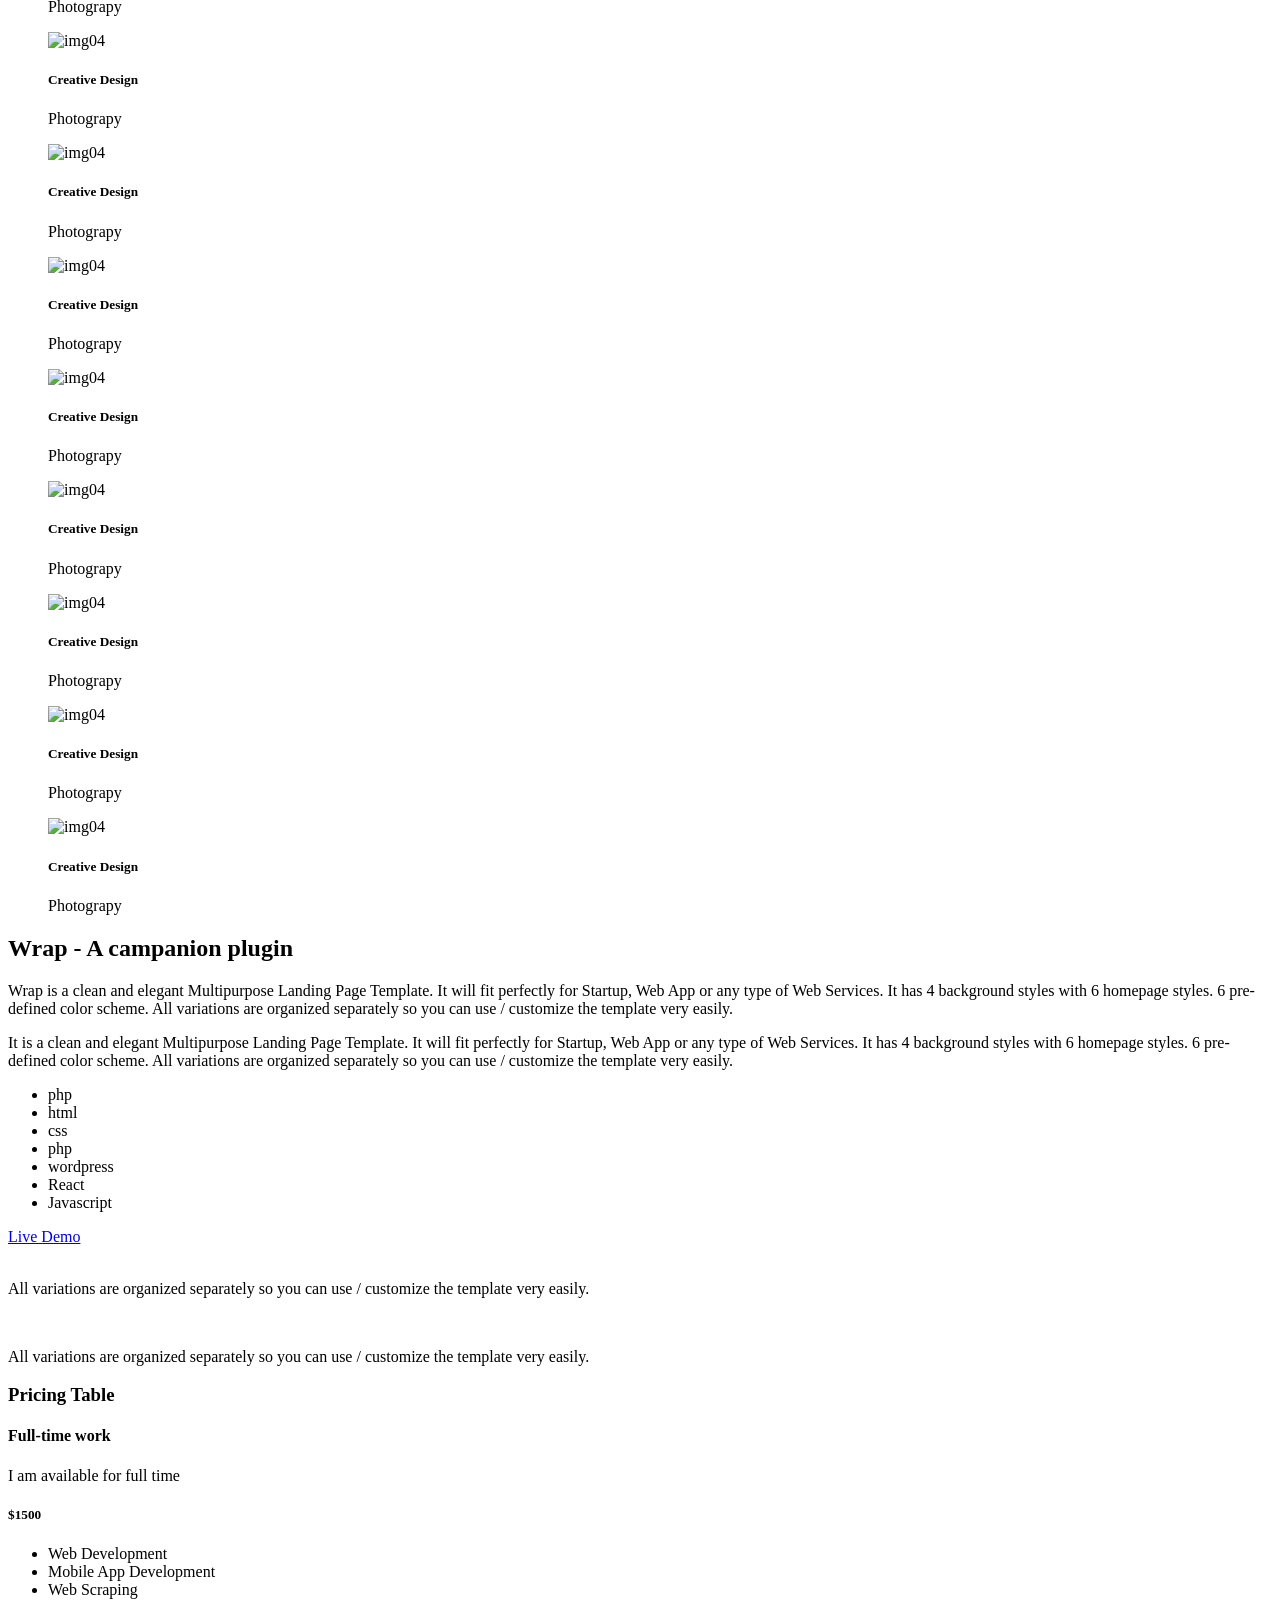
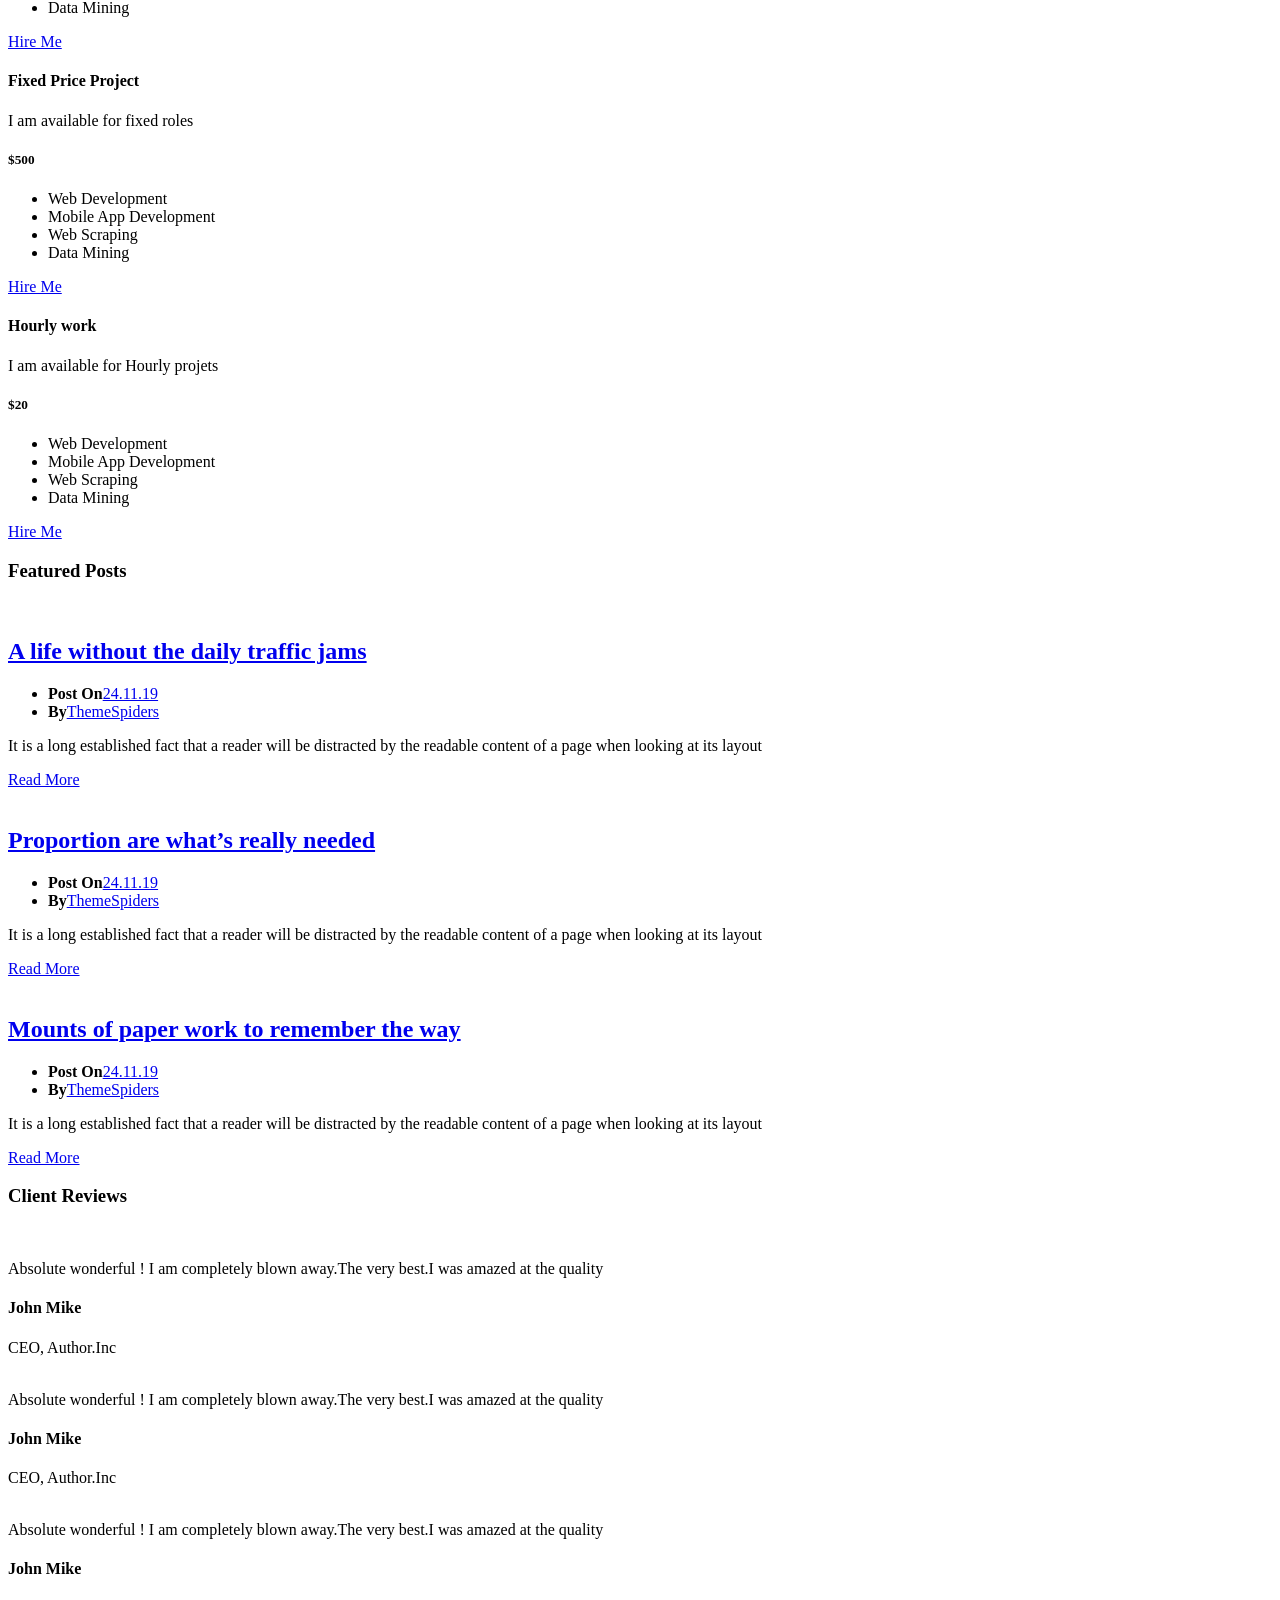
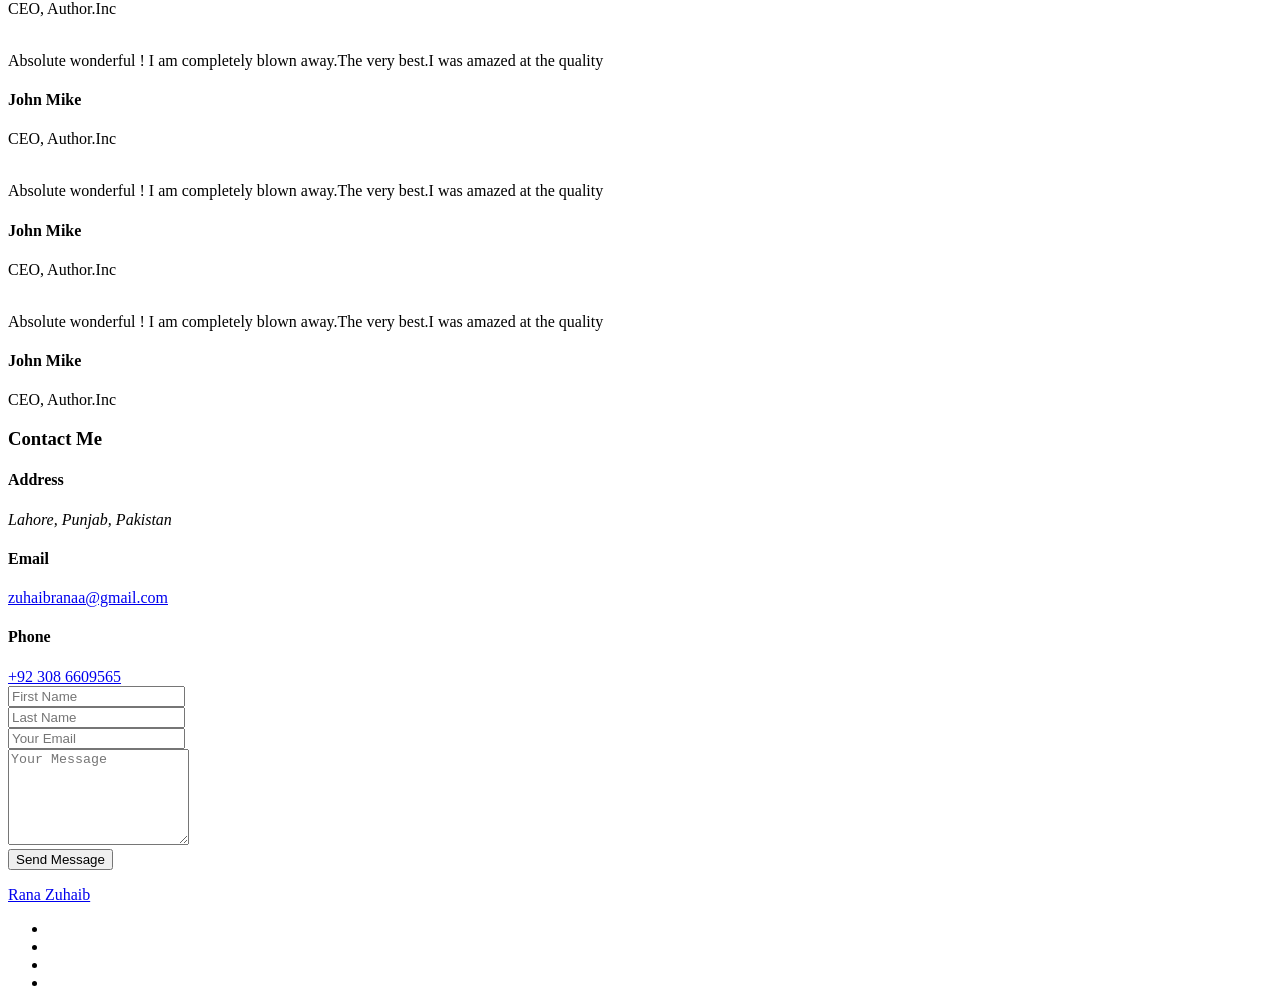
==== commit 238f837d: "What i Do Updated" ====
--- a/index.html
+++ b/index.html
@@ -213,8 +213,10 @@
                             <i class="fa fa-object-ungroup sky-color"></i>
                             <h3>App Development</h3>
                             <p>
-                                Specializing in creating user-centric mobile and web applications,
-                                we bring your concepts to life with innovative design and flawless functionality.
+                                From initial concept to final launch,
+                                we create high-performance,
+                                custom-tailored apps designed to exceed your expectations.
+                                Our focus on exceptional user experience and flawless integration ensures your app not only meets but elevates your business objectives.
                             </p>
                         </div>
                     </div>
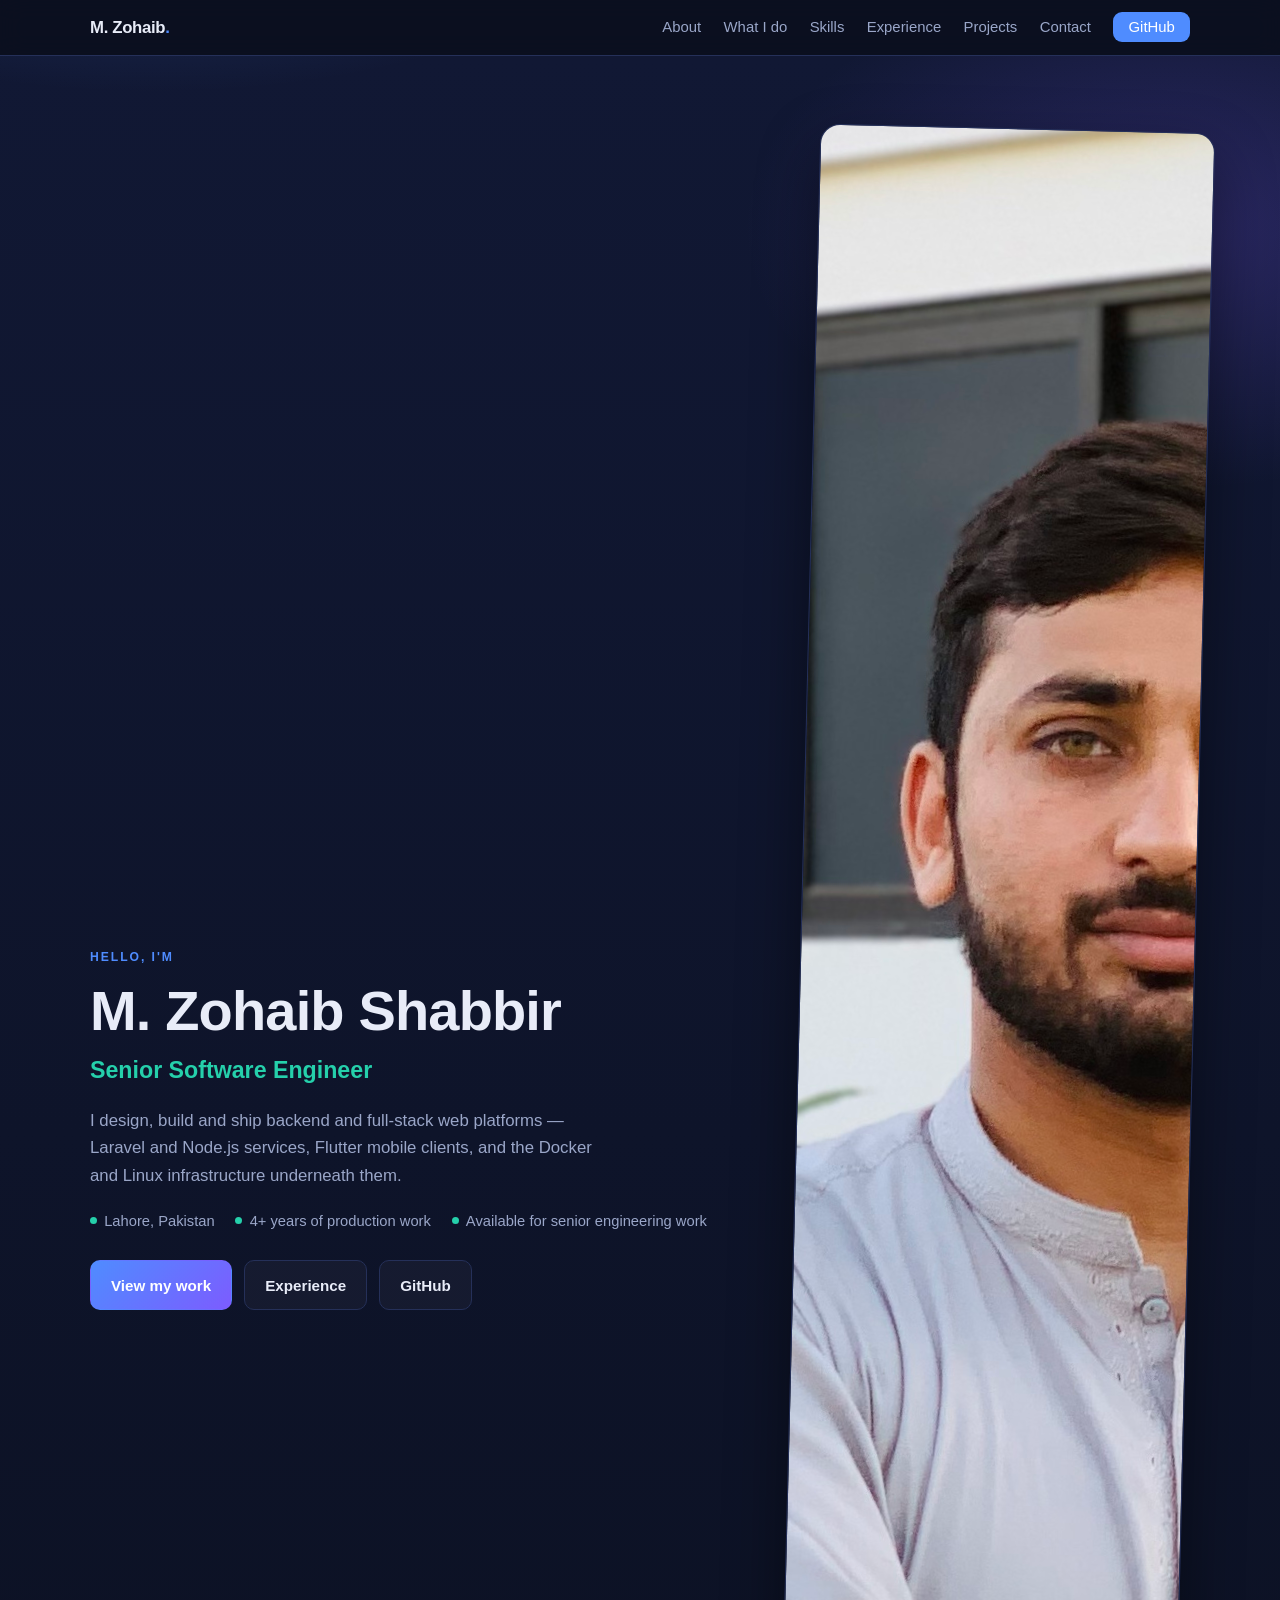
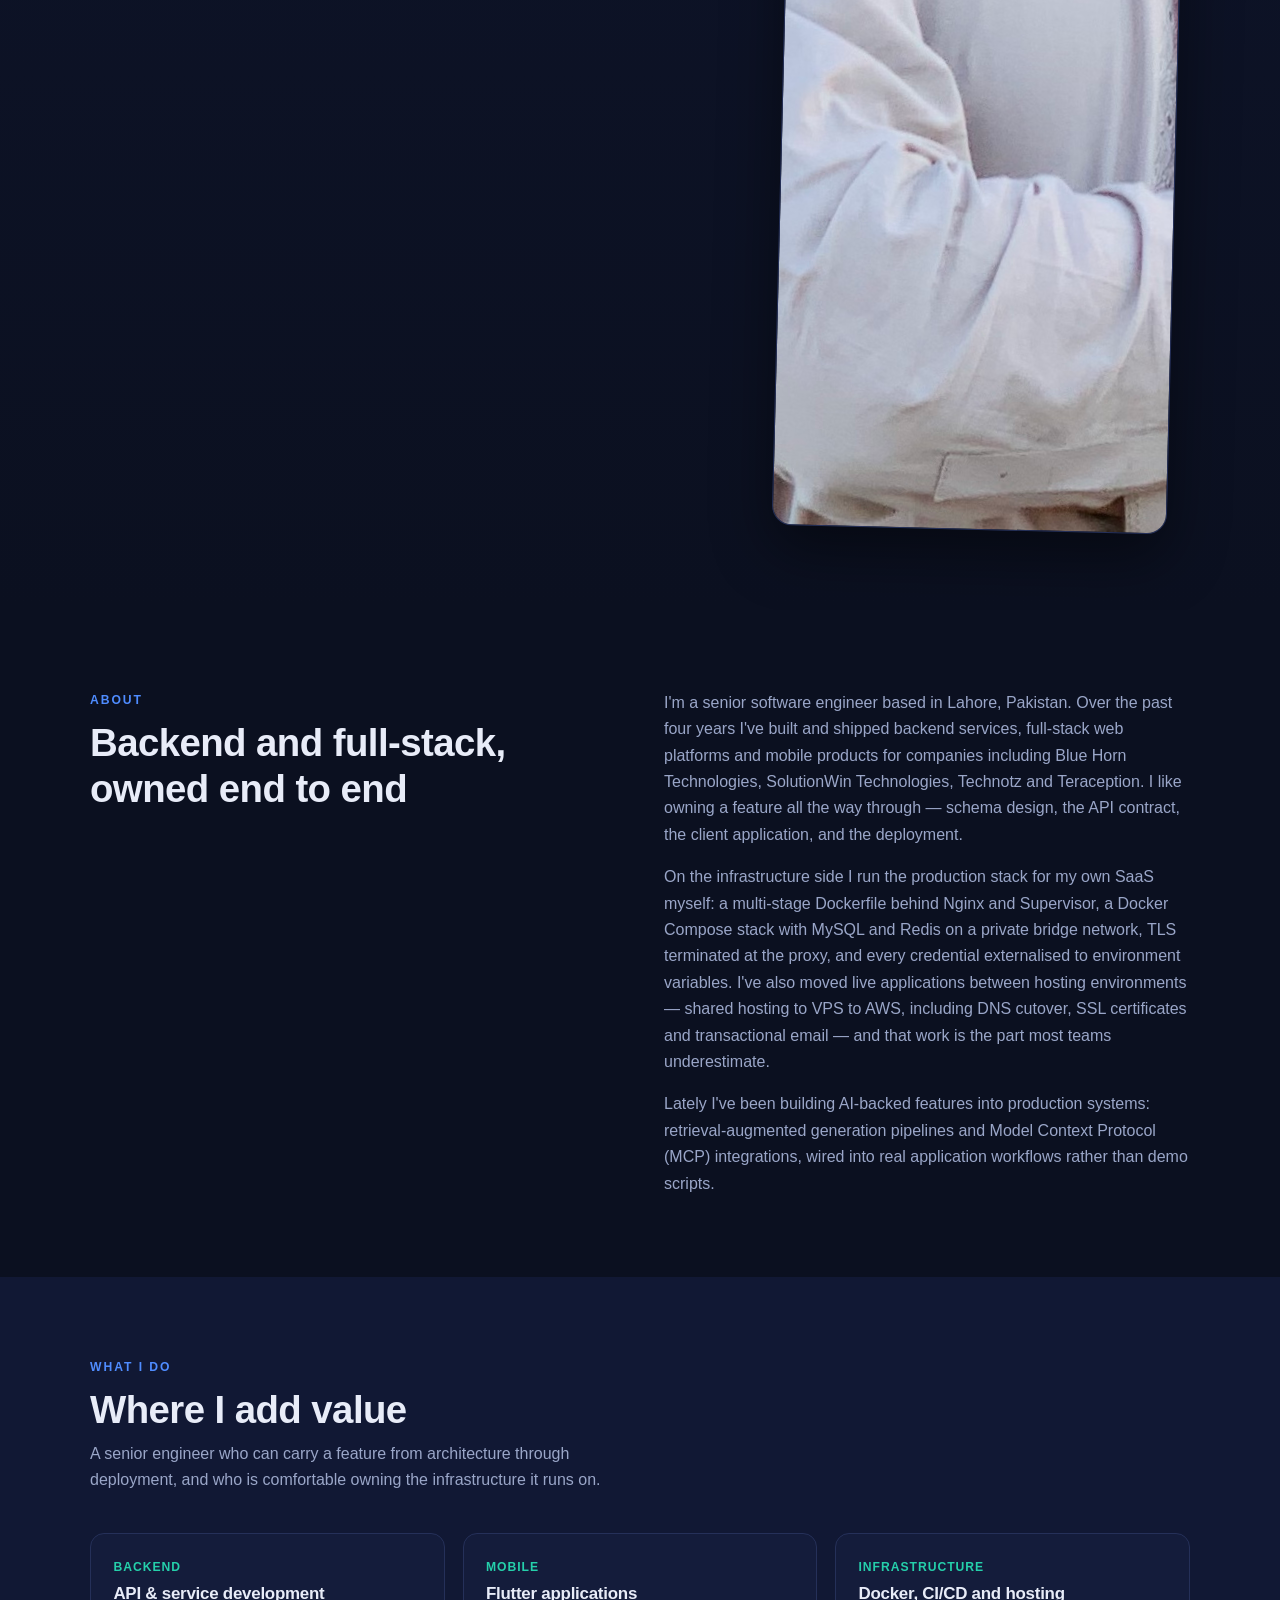
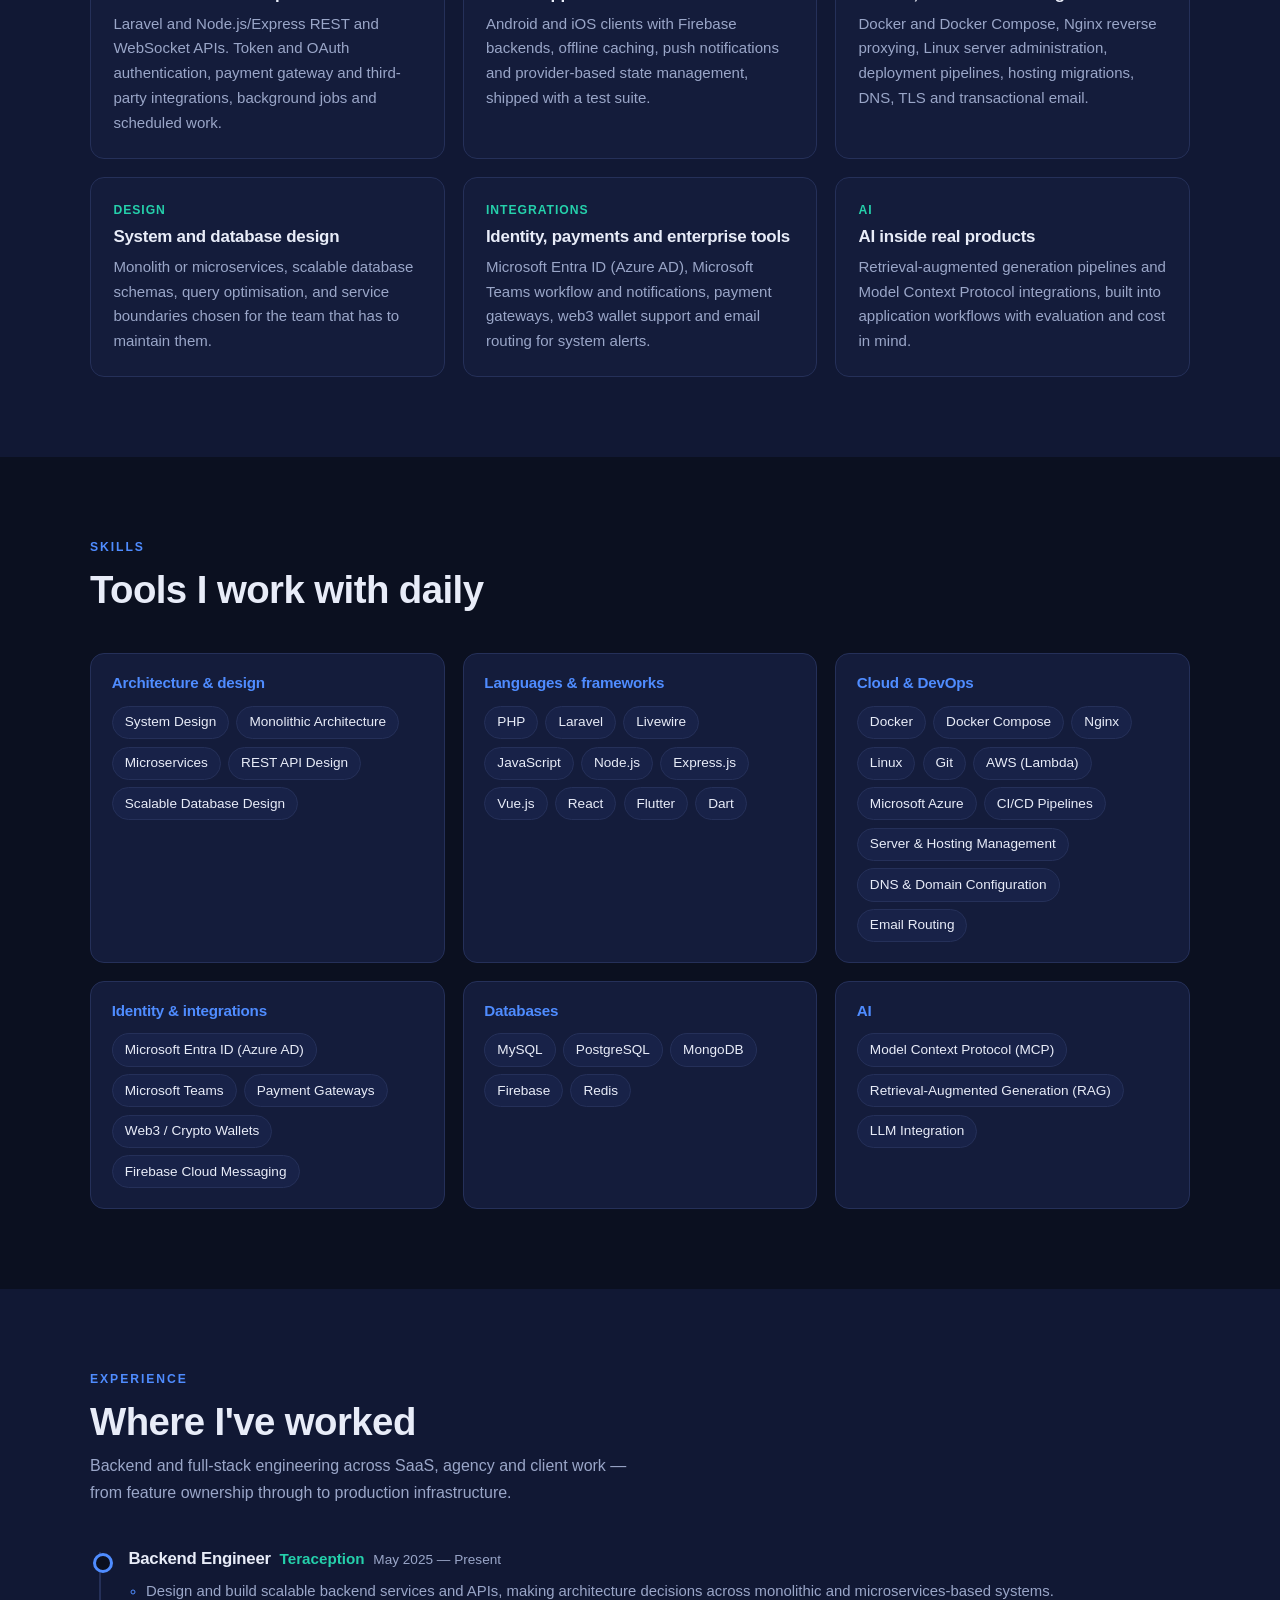
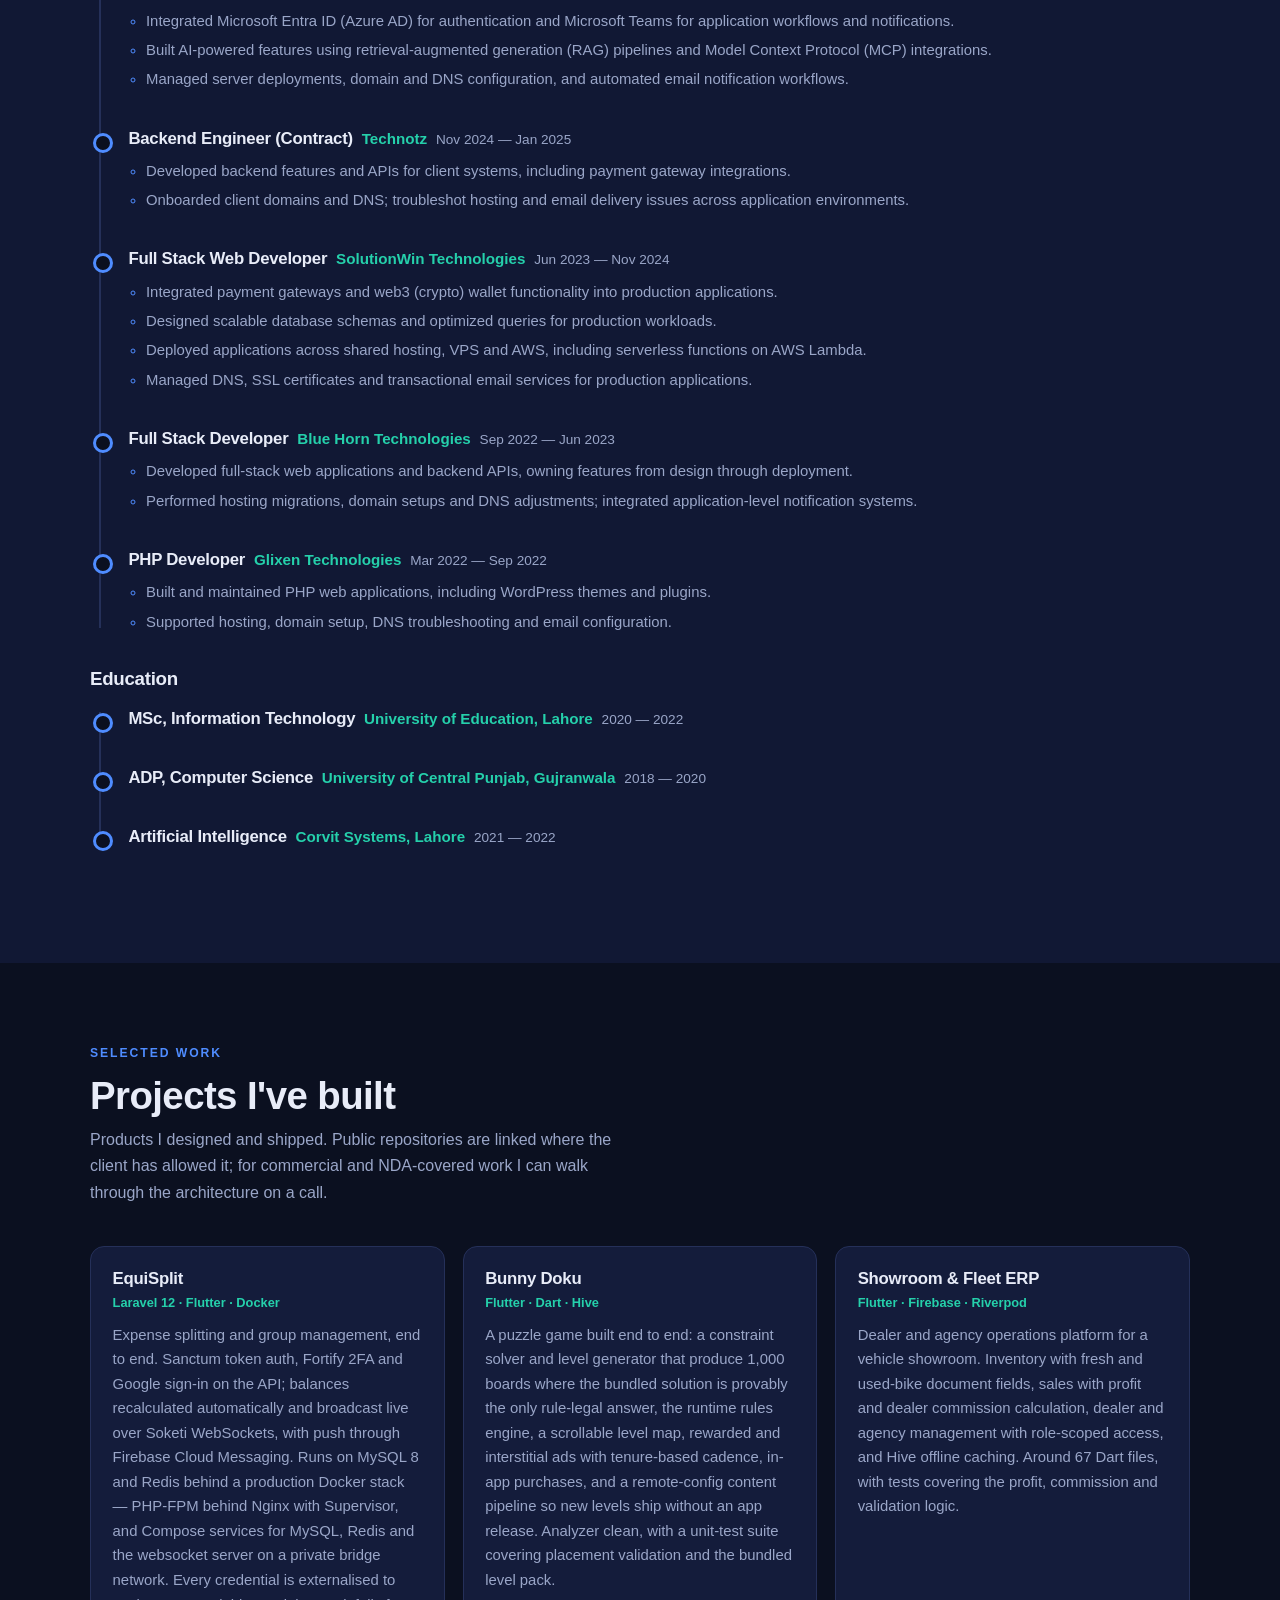
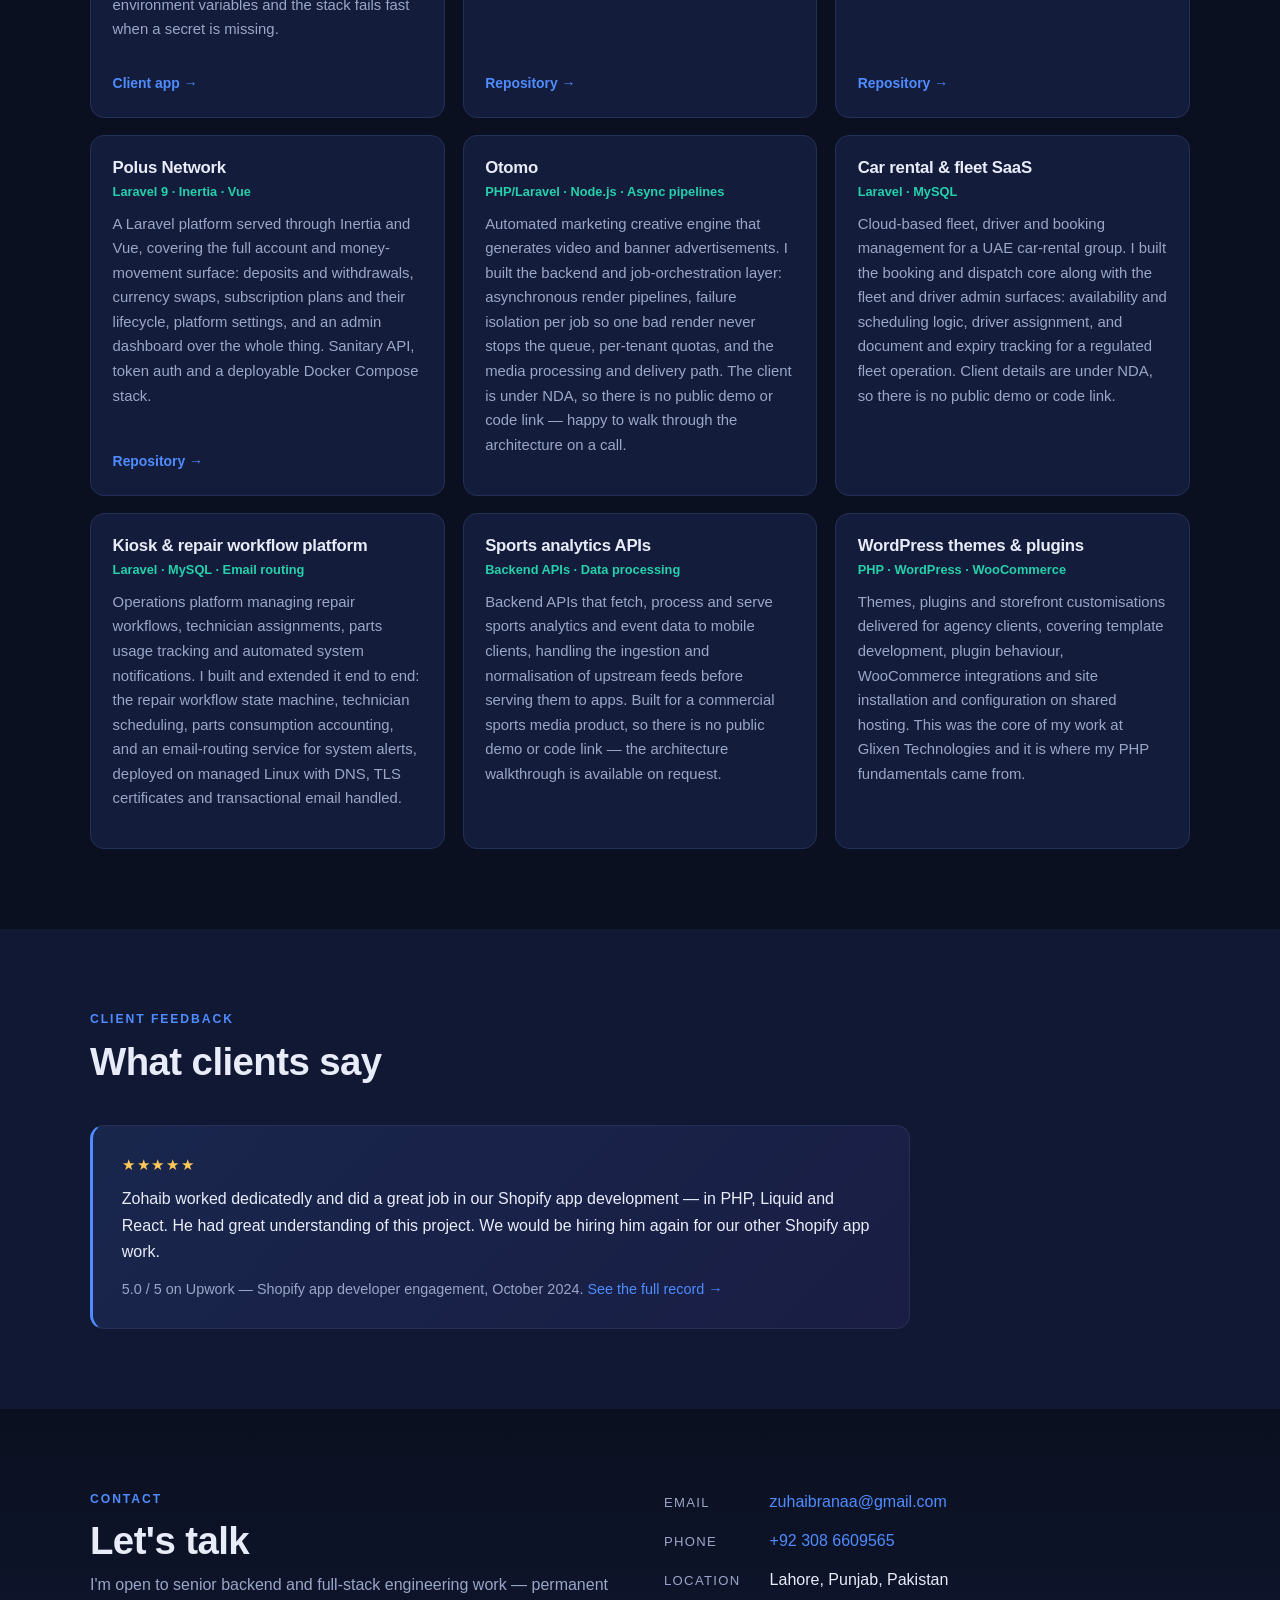
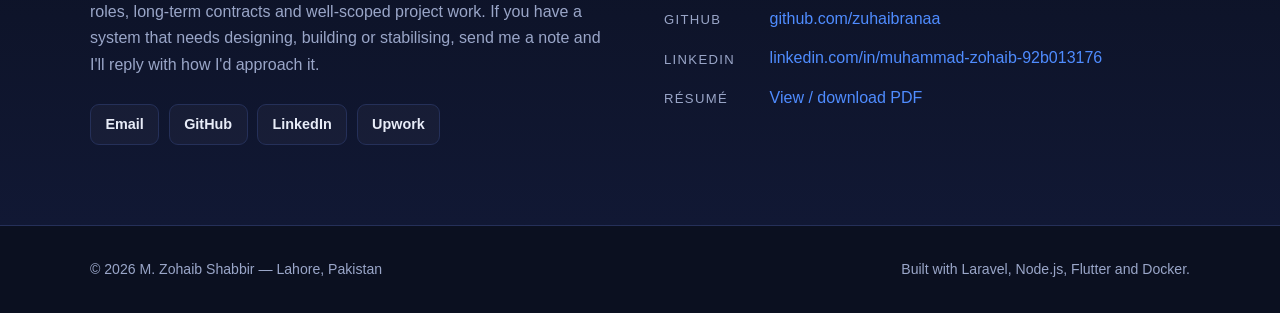
==== commit 17753ec2: "Replace template site with an honest portfolio page The published site was an unmodified template: s" ====
--- a/index.html
+++ b/index.html
@@ -1,957 +1,706 @@
-<!doctype html>
+<!DOCTYPE html>
 <html lang="en">
-    
 <head>
-        <title>Rana Zohaib | Professional Portfolio </title>
-        <!-- Required meta tags -->
-        <meta charset="utf-8">
-        <meta http-equiv="X-UA-Compatible" content="IE=edge">
-        <meta name="description" content="Rana Zuhaib || Contact for professional and personal website." />
-        <meta name="keywords" content="creative, designer,  website, mobile  app, web developer, wordpress, ecommerce, erp, responsive" />
-        <meta name="developer" content="M. Zohaib">
-        <meta name="viewport" content="width=device-width, initial-scale=1, shrink-to-fit=no">
-        
-        <!-- FAV AND ICONS   -->
-        <link rel="shortcut icon" href="assets/images/hero.jpg">
-        <link rel="shortcut icon" href="assets/images/apple-icon.png">
-        <link rel="shortcut icon" sizes="72x72" href="assets/images/apple-icon-72x72.png">
-        <link rel="shortcut icon" sizes="114x114" href="assets/images/apple-icon-114x114.png">
-        
-        <!-- Google Font-->
-        <link href="http://fonts.googleapis.com/css?family=Roboto" rel="stylesheet">
-        <!-- Font Awesome -->
-        <link rel="stylesheet" href="assets/icons/font-awesome-4.7.0/css/font-awesome.min.css">
-        <!-- Bootstrap CSS -->
-        <link rel="stylesheet" href="assets/plugins/css/bootstrap.min.css">
-        <!-- Animate CSS-->
-        <link rel="stylesheet" href="assets/plugins/css/animate.css">
-        <!-- Owl Carousel CSS-->
-        <link rel="stylesheet" href="assets/plugins/css/owl.css">
-        <!-- Fancybox-->
-        <link rel="stylesheet" href="assets/plugins/css/jquery.fancybox.min.css">
-        <!-- Custom CSS-->
-        <link rel="stylesheet" href="assets/css/styles.css">
-        <link rel="stylesheet" href="assets/css/responsive.css">
-        
-        <!-- Colors -->
-        <link rel="alternate stylesheet" href="assets/css/colors/blue.css" title="blue">
-        <link rel="stylesheet" href="assets/css/colors/defauld.css" title="defauld">
-        <link rel="alternate stylesheet" href="assets/css/colors/green.css" title="green">
-        <link rel="alternate stylesheet" href="assets/css/colors/blue-munsell.css" title="blue-munsell">
-        <link rel="alternate stylesheet" href="assets/css/colors/orange.css" title="orange">
-        <link rel="alternate stylesheet" href="assets/css/colors/purple.css" title="purple">
-        <link rel="alternate stylesheet" href="assets/css/colors/slate.css" title="slate">
-        <link rel="alternate stylesheet" href="assets/css/colors/yellow.css" title="yellow">
-    </head>
-    <body class="dark-vertion black-bg">
-        <!-- Start Loader -->
-        <div class="section-loader">
-            <div class="loader">
-                <div></div>
-                <div></div> 
-            </div>
-        </div>
-        <!-- End Loader -->
-        
-        <!--
-        ===================
-           NAVIGATION
-        ===================
-        -->
-        <header class="black-bg mh-header mh-fixed-nav nav-scroll mh-xs-mobile-nav wow fadeInUp" id="mh-header">
-            <div class="overlay"></div>
-            <div class="container">
-                <div class="row">
-                    <nav class="navbar navbar-expand-lg mh-nav nav-btn">
-                        <button class="navbar-toggler" type="button" data-toggle="collapse" data-target="#navbarSupportedContent" aria-controls="navbarSupportedContent" aria-expanded="false" aria-label="Toggle navigation">
-                            <span class="navbar-toggler-icon icon"></span>
-                        </button>
-                    
-                        <div class="collapse navbar-collapse" id="navbarSupportedContent">
-                            <ul class="navbar-nav mr-auto ml-auto">
-                                <li class="nav-item active">
-                                    <a class="nav-link" href="#mh-home">Home</a>
-                                </li>
-                                <li class="nav-item">
-                                    <a class="nav-link" href="#mh-about">About</a>
-                                </li>
-                                <li class="nav-item">
-                                   <a class="nav-link" href="#mh-skills">Skills</a>
-                                </li>                                
-                                <li class="nav-item">
-                                   <a class="nav-link" href="#mh-experience">Experiences</a>
-                                </li>                                
-                                <li class="nav-item">
-                                    <a class="nav-link" href="#mh-portfolio">Portfolio</a>
-                                </li>                               
-                                <li class="nav-item">
-                                    <a class="nav-link" href="#mh-pricing">Pricing</a>
-                                </li>
-                                <li class="nav-item">
-                                    <a class="nav-link" href="#mh-blog">Blog</a>
-                                </li>
-                                <li class="nav-item">
-                                   <a class="nav-link" href="#mh-contact">Contact</a>
-                                </li>
-                            </ul>
-                        </div>
-                    </nav>
-                </div>
-            </div>
-        </header>
-        
-        <!--
-        ===================
-            HOME 
-        ===================
-        -->
-        <section class="mh-home" id="mh-home">
-            <div class="home-ovimg">
-                <div class="container">
-                    <div class="row xs-column-reverse section-separator vertical-middle-content home-padding">
-                        <div class="col-sm-6">
-                            <div class="mh-header-info">
-                                <div class="mh-promo wow fadeInUp" data-wow-duration="0.8s" data-wow-delay="0.1s">
-                                    <span>Hello I'm</span>
-                                </div>
-                                
-                                <h2 class="wow fadeInUp" data-wow-duration="0.8s" data-wow-delay="0.2s">Rana Zohaib</h2>
-                                <h4 class="wow fadeInUp" data-wow-duration="0.8s" data-wow-delay="0.3s">Software Engineer</h4>
-                                
-                                <ul>
-                                    <li class="wow fadeInUp" data-wow-duration="0.8s" data-wow-delay="0.4s"><i class="fa fa-envelope"></i><a href="mailto:zuhaibranaa@gmail.com">zuhaibranaa@gmail.com</a></li>
-                                    <li class="wow fadeInUp" data-wow-duration="0.8s" data-wow-delay="0.5s"><i class="fa fa-phone"></i><a href="callto:+923086609565">+92 308 6609565</a></li>
-                                    <li class="wow fadeInUp" data-wow-duration="0.8s" data-wow-delay="0.6s"><i class="fa fa-map-marker"></i><address>Lahore, Punjab, Pakistan</address></li>
-                                </ul>
-                                
-                                <ul class="social-icon wow fadeInUp" data-wow-duration="0.8s" data-wow-delay="0.7s">
-                                    <li><a href="https://www.facebook.com/zuhaib.shabbir.1/"><i class="fa fa-facebook"></i></a></li>
-                                    <li><a href="#"><i class="fa fa-twitter"></i></a></li>
-                                    <li><a href="http://github.com/zuhaibranaa"><i class="fa fa-github"></i></a></li>
-                                    <li><a href="https://www.linkedin.com/in/muhammad-zohaib-92b013176/"><i class="fa fa-linkedin"></i></a></li>
-                                </ul>
-                            </div>
-                        </div>
-                        <div class="col-sm-6">
-                            <div class="hero-img wow fadeInUp" data-wow-duration="0.8s" data-wow-delay="0.6s">
-                                <div class="img-border">
-                                    <img src="assets/images/hero.jpg" alt=""  class="img-fluid">
-                                </div>
-                            </div>
-                        </div>
-                    </div>
-                </div>
-            </div>
-        </section>   
-        
-        <!--
-        ==================
-            ABOUT
-        =================
-        -->
-        <section class="mh-about" id="mh-about">
-            <div class="container">
-                <div class="row section-separator">
-                    <div class="col-sm-12 col-md-6">
-                        <div class="mh-about-img shadow-2 wow fadeInUp" data-wow-duration="0.8s" data-wow-delay="0.4s">
-                            <img src="assets/images/ab-img.png" alt="" class="img-fluid">
-                        </div>
-                    </div>
-                    <div class="col-sm-12 col-md-6">
-                        <div class="mh-about-inner">
-                            <h2 class="wow fadeInUp" data-wow-duration="0.8s" data-wow-delay="0.1s">About Me</h2>
-                            <p class="wow fadeInUp" data-wow-duration="0.8s" data-wow-delay="0.2s">Hello, I’m a Rana Zohaib, Software Engineer based on Lahore. 
-                            I have rich experience in Web App Design, Development 
-                            and Customization. Also I am good at</p>
-                            <div class="mh-about-tag wow fadeInUp" data-wow-duration="0.8s" data-wow-delay="0.3s">
-                                <ul>
-                                    <li><span>Html</span></li>
-                                    <li><span>Css</span></li>
-                                    <li><span>Javascript</span></li>
-                                    <li><span>Php</span></li>
-                                    <li><span>Node.js</span></li>
-                                    <li><span>Laravel</span></li>
-                                    <li><span>React</span></li>
-                                    <li><span>Vue</span></li>
-                                    <li><span>Wordpress</span></li>
-                                    <li><span>Python</span></li>
-                                    <li><span>Flutter</span></li>
-                                </ul>
-                            </div>
-                            <a href="https://docs.google.com/document/d/1Ti8dBP_e4ToITyt4kDeuzupZuFTNtnX7Ery8YtMsqOU/edit?usp=sharing" class="btn btn-fill wow fadeInUp" data-wow-duration="0.8s" data-wow-delay="0.4s">Downlaod CV <i class="fa fa-download"></i></a>
-                        </div>
-                    </div>
-                </div>
-            </div>
-        </section>
-        
-        <!--
-        ===================
-           SERVICE
-        ===================
-        -->
-        <section class="mh-service">
-            <div class="container">
-                <div class="row section-separator">
-                    <div class="col-sm-12 text-center section-title wow fadeInUp" data-wow-duration="0.8s" data-wow-delay="0.2s">
-                        <h2>What I do</h2>
-                    </div>
-                    <div class="col-md-4 col-sm-12">
-                        <div class="mh-service-item shadow-1 dark-bg wow fadeInUp" data-wow-duration="0.8s" data-wow-delay="0.5s">
-                            <i class="fa fa-code iron-color"></i>
-                            <h3>Web Development</h3>
-                            <p>
-                                We create visually stunning and highly functional websites,
-                                ensuring a seamless user experience.
-                                From intuitive designs to robust performance,
-                                we deliver web solutions that elevate your brand and drive growth.
-                            </p>
-                        </div>
-                    </div>
-                    <div class="col-md-4 col-sm-12">
-                        <div class="mh-service-item shadow-1 dark-bg wow fadeInUp" data-wow-duration="0.8s" data-wow-delay="0.7s">
-                            <i class="fa fa-object-ungroup sky-color"></i>
-                            <h3>App Development</h3>
-                            <p>
-                                From initial concept to final launch,
-                                we create high-performance,
-                                custom-tailored apps designed to exceed your expectations.
-                                Our focus on exceptional user experience and flawless integration ensures your app not only meets but elevates your business objectives.
-                            </p>
-                        </div>
-                    </div>
-                    <div class="col-md-4 col-sm-12">
-                        <div class="mh-service-item shadow-1 dark-bg wow fadeInUp" data-wow-duration="0.8s" data-wow-delay="0.7s">
-                            <i class="fa fa-database purple-color"></i>
-                            <h3>Web Scraping</h3>
-                            <p>
-                                Our advanced web scraping solutions extract valuable insights from diverse online sources,
-                                empowering your business with the data needed to make informed decisions.
-                            </p>
-                        </div>
-                    </div>
-                </div>
-            </div>
-        </section>       
-        
-        <!--
-        ===================
-           SKILLS
-        ===================
-        -->
-        <section class="mh-skills" id="mh-skills">
-            <div class="container">
-                <div class="row section-separator">
-                    <div class="section-title text-center col-sm-12">
-                        <!--<h2>Skills</h2>-->
-                    </div>
-                    <div class="col-sm-12 col-md-6">
-                        <div class="mh-skills-inner">
-                            <div class="mh-professional-skill wow fadeInUp" data-wow-duration="0.8s" data-wow-delay="0.3s">
-                                <h3>Technical Skills</h3>
-                                <div class="each-skills">
-                                    <div class="candidatos">
-                                        <div class="parcial">
-                                            <div class="info">
-                                                <div class="nome">HTML</div>
-                                                <div class="percentagem-num">95%</div>
-                                            </div>
-                                            <div class="progressBar">
-                                                <div class="percentagem" style="width: 95%;"></div>
-                                            </div>
-                                        </div>
-                                    </div>
-                                    <div class="candidatos">
-                                        <div class="parcial">
-                                            <div class="info">
-                                                <div class="nome">CSS</div>
-                                                <div class="percentagem-num">95%</div>
-                                            </div>
-                                            <div class="progressBar">
-                                                <div class="percentagem" style="width: 95%;"></div>
-                                            </div>
-                                        </div>
-                                    </div>
-                                    <div class="candidatos">
-                                        <div class="parcial">
-                                            <div class="info">
-                                                <div class="nome">Javascript</div>
-                                                <div class="percentagem-num">95%</div>
-                                            </div>
-                                            <div class="progressBar">
-                                                <div class="percentagem" style="width: 95%;"></div>
-                                            </div>
-                                        </div>
-                                    </div>
-                                    <div class="candidatos">
-                                        <div class="parcial">
-                                            <div class="info">
-                                                <div class="nome">PHP</div>
-                                                <div class="percentagem-num">95%</div>
-                                            </div>
-                                            <div class="progressBar">
-                                                <div class="percentagem" style="width: 95%;"></div>
-                                            </div>
-                                        </div>
-                                    </div>
-                                    <div class="candidatos">
-                                        <div class="parcial">
-                                            <div class="info">
-                                                <div class="nome">Python</div>
-                                                <div class="percentagem-num">70%</div>
-                                            </div>
-                                            <div class="progressBar">
-                                                <div class="percentagem" style="width: 70%;"></div>
-                                            </div>
-                                        </div>
-                                    </div>
-                                    <div class="candidatos">
-                                        <div class="parcial">
-                                            <div class="info">
-                                                <div class="nome">Vue.js</div>
-                                                <div class="percentagem-num">95%</div>
-                                            </div>
-                                            <div class="progressBar">
-                                                <div class="percentagem" style="width: 95%;"></div>
-                                            </div>
-                                        </div>
-                                    </div>                                    
-                                    <div class="candidatos">
-                                        <div class="parcial">
-                                            <div class="info">
-                                                <div class="nome">Flutter</div>
-                                                <div class="percentagem-num">20%</div>
-                                            </div>
-                                            <div class="progressBar">
-                                                <div class="percentagem" style="width: 20%;"></div>
-                                            </div>
-                                        </div>
-                                    </div>
-                                </div>
-                            </div>
-                        </div>
-                    </div>
-                    <div class="col-sm-12 col-md-6">
-                        <div class="mh-professional-skills wow fadeInUp" data-wow-duration="0.8s" data-wow-delay="0.5s">
-                            <h3>Professional Skills</h3>
-                            <ul class="mh-professional-progress" >
-                                <li>
-                                    <div class="mh-progress mh-progress-circle" data-progress="95"></div>
-                                    <div class="pr-skill-name">Communication</div>
-                                </li>
-                                <li>
-                                    <div class="mh-progress mh-progress-circle" data-progress="55"></div> 
-                                    <div class="pr-skill-name">Team Work</div>
-                                </li>
-                                <li>
-                                    <div class="mh-progress mh-progress-circle" data-progress="86"></div>
-                                    <div class="pr-skill-name">Project Management</div>
-                                </li> 
-                                <li>
-                                    <div class="mh-progress mh-progress-circle" data-progress="60"></div>
-                                    <div class="pr-skill-name">Creativity</div>
-                                </li>
-                            </ul>
-                        </div>
-                    </div>
-                </div>
-            </div>
-        </section>
-        
-        <!--
-        ===================
-           EXPERIENCES
-        ===================
-        -->
-        <section class="mh-experince" id="mh-experience">
-            <div class="bolor-overlay">
-                <div class="container">
-                    <div class="row section-separator">
-                        <div class="col-sm-12 col-md-6">
-                            <div class="mh-education">
-                                 <h3 class="wow fadeInUp" data-wow-duration="0.8s" data-wow-delay="0.2s">Education</h3>
-                                <div class="mh-education-deatils">
-                                    <!-- Education Institutes-->
-                                    <div class="mh-education-item dark-bg wow fadeInUp" data-wow-duration="0.8s" data-wow-delay="0.3s">
-                                        <h4>Associate Degree in Computer Science From <a href="http://www.ucp.edu.pk/">University Of Central Punjab</a></h4>
-                                        <div class="mh-eduyear">2018-2020</div>
-                                        <p>It is a long established fact that a reader will be distracted by the readable content of a 
-                                        page when looking at its layout. The point of using  Lorem Ipsum </p>
-                                    </div>                                
-                                    <!-- Education Institutes-->
-                                    <div class="mh-education-item dark-bg wow fadeInUp" data-wow-duration="0.8s" data-wow-delay="0.5s">
-                                        <h4>Masters in Information Technology From <a href="https://ue.edu.pk/">University of Education</a></h4>
-                                        <div class="mh-eduyear">2020-2022</div>
-                                        <p>It is a long established fact that a reader will be distracted by the readable content of a 
-                                        page when looking at its layout. The point of using  Lorem Ipsum </p>
-                                    </div>                                
-                                    <!-- Education Institutes-->
-                                    <div class="mh-education-item dark-bg wow fadeInUp" data-wow-duration="0.8s" data-wow-delay="0.6s">
-                                        <h4>Artificial Intelligence From <a href="https://www.corvit.com/systems/">Corvit Systems Lahore</a></h4>
-                                        <div class="mh-eduyear">2021-2022</div>
-                                        <p>It is a long established fact that a reader will be distracted by the readable content of a 
-                                        page when looking at its layout. The point of using L orem Ipsum </p>
-                                    </div>
-                                </div>
-                            </div>
-                        </div>
-                        <div class="col-sm-12 col-md-6">
-                            <div class="mh-work">
-                                 <h3>Work Experience</h3>
-                                <div class="mh-experience-deatils">
-                                    <!-- Education Institutes-->
-                                    <div class="mh-work-item dark-bg wow fadeInUp" data-wow-duration="0.8s" data-wow-delay="0.4s">
-                                        <h4>Wordpress Theme and Plugin Developer <a href="https://glixentech.com/">Glixen Technologies</a></h4>
-                                        <div class="mh-eduyear">2021-2022</div>
-                                        <span>Responsibility :</span>
-                                        <ul class="work-responsibility">
-                                            <li><i class="fa fa-circle"></i>Theeme Developement</li>
-                                            <li><i class="fa fa-circle"></i>Plugin Developement</li>
-                                            <li><i class="fa fa-circle"></i>Website Installation</li>
-                                        </ul>
-                                    </div>                                
-                                    <!-- Education Institutes-->
-                                    <div class="mh-work-item dark-bg wow fadeInUp" data-wow-duration="0.8s" data-wow-delay="0.6s">
-                                        <h4>Full Stack Developer <a href="https://bluehorntech.co.uk/">Bluehorn Technologies</a></h4>
-                                        <div class="mh-eduyear">2022-2023</div>
-                                        <span>Responsibility :</span>
-                                        <ul class="work-responsibility">
-                                            <li><i class="fa fa-circle"></i>Frontend Developement</li>
-                                            <li><i class="fa fa-circle"></i>Backend Developement</li>
-                                            <li><i class="fa fa-circle"></i>Deployment & CI / CD Pipelines</li>
-                                            <li><i class="fa fa-circle"></i>Project Management</li>
-                                        </ul>
-                                    </div>                                
-                                    <!-- Education Institutes-->
-                                    <div class="mh-work-item dark-bg wow fadeInUp" data-wow-duration="0.8s" data-wow-delay="0.7s">
-                                        <h4>Full Stack Engineer <a href="https://solutionwin.com/">Solutionwin Technologies</a></h4>
-                                        <div class="mh-eduyear">2023-Current</div>
-                                        <span>Responsibility :</span>
-                                        <ul class="work-responsibility">
-                                            <li><i class="fa fa-circle"></i>Frontend Developement</li>
-                                            <li><i class="fa fa-circle"></i>Backend Developement</li>
-                                            <li><i class="fa fa-circle"></i>Deployment & CI / CD Pipelines</li>
-                                            <li><i class="fa fa-circle"></i>Project Management</li>
-                                        </ul>
-                                    </div>
-                                </div>
-                            </div>
-                        </div>
-                    </div>
-                </div>
-            </div>
-        </section>
-        
-        <!--
-        ===================
-           PORTFOLIO
-        ===================
-        -->
-        <section class="mh-portfolio" id="mh-portfolio">
-            <div class="container">
-                <div class="row section-separator">
-                    <div class="section-title col-sm-12 wow fadeInUp" data-wow-duration="0.8s" data-wow-delay="0.1s">
-                        <h3>Recent Portfolio</h3>
-                    </div>
-                    <div class="part col-sm-12">
-                        <div class="portfolio-nav col-sm-12" id="filter-button">
-                            <ul>
-                                <li data-filter="*" class="current wow fadeInUp" data-wow-duration="0.8s" data-wow-delay="0.1s"> <span>All Categories</span></li>
-                                <li data-filter=".user-interface" class="wow fadeInUp" data-wow-duration="0.8s" data-wow-delay="0.2s"><span>Web Design</span></li>
-                                <li data-filter=".branding" class="wow fadeInUp" data-wow-duration="0.8s" data-wow-delay="0.3s"><span>Branding</span></li>
-                                <li data-filter=".mockup" class="wow fadeInUp" data-wow-duration="0.8s" data-wow-delay="0.4s"><span>Mockups</span></li>
-                                <li data-filter=".ui" class="wow fadeInUp" data-wow-duration="0.8s" data-wow-delay="0.5s"><span>Photography</span></li>
-                            </ul>
-                        </div>
-                        <div class="mh-project-gallery col-sm-12 wow fadeInUp" id="project-gallery" data-wow-duration="0.8s" data-wow-delay="0.5s">
-                            <div class="portfolioContainer row">
-                                <div class="grid-item col-md-4 col-sm-6 col-xs-12 user-interface">
-                                    <figure>
-                                        <img src="assets/images/portfolio/g1.jpg" alt="img04">
-                                        <figcaption class="fig-caption">
-                                            <i class="fa fa-search"></i>
-                                            <h5 class="title">Creative Design</h5>
-                                            <span class="sub-title">Photograpy</span>
-                                            <a data-fancybox data-src="#mh"></a>
-                                        </figcaption>
-                                    </figure>
-                                </div>
-                                <div class="grid-item col-md-4 col-sm-6 col-xs-12 ui mockup">
-                                    <figure>
-                                        <img src="assets/images/portfolio/g2.png" alt="img04">
-                                        <figcaption class="fig-caption">
-                                            <i class="fa fa-search"></i>
-                                            <h5 class="title">Creative Design</h5>
-                                            <span class="sub-title">Photograpy</span>
-                                            <a href="assets/images/portfolio/g2.png" data-fancybox data-src="#mh"></a>
-                                        </figcaption>
-                                    </figure>
-                                </div>
-                                <div class="grid-item col-md-4 col-sm-6 col-xs-12 user-interface">
-                                    <figure>
-                                        <img src="assets/images/portfolio/g3.png" alt="img04">
-                                        <figcaption class="fig-caption">
-                                            <i class="fa fa-search"></i>
-                                            <h5 class="title">Creative Design</h5>
-                                            <span class="sub-title">Photograpy</span>
-                                            <a href="assets/images/portfolio/g3.png" data-fancybox data-src="#mh"></a>
-                                        </figcaption>
-                                    </figure>
-                                </div>
-                                <div class="grid-item col-md-4 col-sm-6 col-xs-12 branding">
-                                    <figure>
-                                        <img src="assets/images/portfolio/g5.png" alt="img04">
-                                        <figcaption class="fig-caption">
-                                            <i class="fa fa-search"></i>
-                                            <h5 class="title">Creative Design</h5>
-                                            <span class="sub-title">Photograpy</span>
-                                            <a href="assets/images/portfolio/g5.png" data-fancybox data-src="#mh"></a>
-                                        </figcaption>
-                                    </figure>
-                                </div>
-                                <div class="grid-item col-md-4 col-sm-6 col-xs-12 user-interface">
-                                    <figure>
-                                        <img src="assets/images/portfolio/g4.png" alt="img04">
-                                        <figcaption class="fig-caption">
-                                            <i class="fa fa-search"></i>
-                                            <h5 class="title">Creative Design</h5>
-                                            <span class="sub-title">Photograpy</span>
-                                            <a href="assets/images/portfolio/g4.png" data-fancybox data-src="#mh"></a>
-                                        </figcaption>
-                                    </figure>
-                                </div>
-                                <div class="grid-item col-md-4 col-sm-6 col-xs-12 branding">
-                                    <figure>
-                                        <img src="assets/images/portfolio/g6.png" alt="img04">
-                                        <figcaption class="fig-caption">
-                                            <i class="fa fa-search"></i>
-                                            <h5 class="title">Creative Design</h5>
-                                            <span class="sub-title">Photograpy</span>
-                                            <a href="assets/images/portfolio/g6.png" data-fancybox data-src="#mh"></a>
-                                        </figcaption>
-                                    </figure>
-                                </div>
-                                <div class="grid-item col-md-4 col-sm-6 col-xs-12 branding">
-                                    <figure>
-                                        <img src="assets/images/portfolio/g8.png" alt="img04">
-                                        <figcaption class="fig-caption">
-                                            <i class="fa fa-search"></i>
-                                            <h5 class="title">Creative Design</h5>
-                                            <span class="sub-title">Photograpy</span>
-                                            <a href="assets/images/portfolio/g8.png" data-fancybox data-src="#mh"></a>
-                                        </figcaption>
-                                    </figure>
-                                </div>
-                                <div class="grid-item col-md-4 col-sm-6 col-xs-12 ui">
-                                    <figure>
-                                        <img src="assets/images/portfolio/g9.png" alt="img04">
-                                        <figcaption class="fig-caption">
-                                            <i class="fa fa-search"></i>
-                                            <h5 class="title">Creative Design</h5>
-                                            <span class="sub-title">Photograpy</span>
-                                            <a href="assets/images/portfolio/g9.png" data-fancybox data-src="#mh"></a>
-                                        </figcaption>
-                                    </figure>
-                                </div>
-                                <div class="grid-item col-md-4 col-sm-6 col-xs-12 branding">
-                                    <figure>
-                                        <img src="assets/images/portfolio/g7.jpg" alt="img04">
-                                        <figcaption class="fig-caption">
-                                            <i class="fa fa-search"></i>
-                                            <h5 class="title">Creative Design</h5>
-                                            <span class="sub-title">Photograpy</span>
-                                            <a href="assets/images/portfolio/g7.jpg" data-fancybox="gallery"></a>
-                                        </figcaption>
-                                    </figure>
-                                </div>
-                            </div> <!-- End: .grid .project-gallery -->
-                        </div> <!-- End: .grid .project-gallery -->
-                    </div> <!-- End: .part -->
-                </div> <!-- End: .row -->
-            </div>
-            <div class="mh-portfolio-modal" id="mh">
-                <div class="container">
-                    <div class="row mh-portfolio-modal-inner">
-                        <div class="col-sm-5">
-                            <h2>Wrap - A campanion plugin</h2>
-                            <p>Wrap is a clean and elegant Multipurpose Landing Page Template. 
-                            It will fit perfectly for Startup, Web App or any type of Web Services.
-                            It has 4 background styles with 6 homepage styles. 6 pre-defined color scheme. 
-                            All variations are organized separately so you can use / customize the template very easily.</p>       
-                            
-                            <p>It is a clean and elegant Multipurpose Landing Page Template. 
-                            It will fit perfectly for Startup, Web App or any type of Web Services.
-                            It has 4 background styles with 6 homepage styles. 6 pre-defined color scheme. 
-                            All variations are organized separately so you can use / customize the template very easily.</p>      
-                            <div class="mh-about-tag">
-                                <ul>
-                                    <li><span>php</span></li>
-                                    <li><span>html</span></li>
-                                    <li><span>css</span></li>
-                                    <li><span>php</span></li>
-                                    <li><span>wordpress</span></li>
-                                    <li><span>React</span></li>
-                                    <li><span>Javascript</span></li>
-                                </ul>
-                            </div>
-                            <a href="#" class="btn btn-fill">Live Demo</a>
-                        </div>
-                        <div class="col-sm-7">
-                            <div class="mh-portfolio-modal-img">
-                                <img src="assets/images/pr-0.jif" alt="" class="img-fluid">
-                                <p>All variations are organized separately so you can use / customize the template very easily.</p>    
-                                <img src="assets/images/pr-1.jif" alt="" class="img-fluid">
-                                <p>All variations are organized separately so you can use / customize the template very easily.</p>     
-                            </div>
-                        </div>
-                    </div>
-                </div>
-            </div>
-        </section>
-        
-        <!--
-        ===================
-           PRICING
-        ===================
-        -->
-        <section class="mh-pricing" id="mh-pricing">
-            <div class="">
-                <div class="container">
-                    <div class="row section-separator">
-                        <div class="col-sm-12 section-title" data-wow-duration="0.8s" data-wow-delay="0.2s">
-                            <h3>Pricing Table</h3>
-                        </div>
-                        <div class="col-sm-12 col-md-4">
-                            <div class="mh-pricing dark-bg shadow-2 wow fadeInUp" data-wow-duration="0.8s" data-wow-delay="0.3s">
-                                <i class="fa fa-calendar"></i>
-                                <h4>Full-time work</h4>
-                                <p>I am available for full time</p>
-                                <h5>$1500</h5>
-                                <ul>
-                                    <li>Web Development</li>
-                                    <li>Mobile App Development</li>
-                                    <li>Web Scraping</li>
-                                    <li>Data Mining</li>
-                                </ul>
-                                <a href="#" class="btn btn-fill">Hire Me</a>
-                            </div>  
-                        </div>                    
-                        <div class="col-sm-12 col-md-4">
-                            <div class="mh-pricing dark-bg shadow-2 wow fadeInUp" data-wow-duration="0.8s" data-wow-delay="0.5s">
-                                <i class="fa fa-file"></i>
-                                <h4>Fixed Price Project</h4>
-                                <p>I am available for fixed roles</p>
-                                <h5>$500</h5>
-                                <ul>
-                                    <li>Web Development</li>
-                                    <li>Mobile App Development</li>
-                                    <li>Web Scraping</li>
-                                    <li>Data Mining</li>
-                                </ul>
-                                <a href="#" class="btn btn-fill">Hire Me</a>
-                            </div>  
-                        </div>
-                        <div class="col-sm-12 col-md-4">
-                            <div class="mh-pricing dark-bg shadow-2 wow fadeInUp" data-wow-duration="0.8s" data-wow-delay="0.7s">
-                                <i class="fa fa-hourglass"></i>
-                                <h4>Hourly work</h4>
-                                <p>I am available for Hourly projets</p>
-                                <h5>$20</h5>
-                                <ul>
-                                    <li>Web Development</li>
-                                    <li>Mobile App Development</li>
-                                    <li>Web Scraping</li>
-                                    <li>Data Mining</li>
-                                </ul>
-                                <a href="#" class="btn btn-fill">Hire Me</a>
-                            </div>  
-                        </div>
-                    </div>
-                </div>
-            </div>
-        </section>
-        
-        <!--
-        ===================
-           BLOG
-        ===================
-        -->
-        <section class="mh-blog" id="mh-blog">
-            <div class="container">
-                <div class="row section-separator">
-                    <div class="col-sm-12 section-title wow fadeInUp" data-wow-duration="0.8s" data-wow-delay="0.2s">
-                        <h3>Featured Posts</h3>
-                    </div>
-                    <div class="col-sm-12 col-md-4">
-                         <div class="mh-blog-item dark-bg wow fadeInUp" data-wow-duration="0.8s" data-wow-delay="0.3s">
-                            <img src="assets/images/b-3.png" alt="" class="img-fluid">
-                            <div class="blog-inner">
-                                <h2><a href="blog-single.html">A life without the daily traffic jams</a></h2>
-                                <div class="mh-blog-post-info">
-                                    <ul>
-                                        <li><strong>Post On</strong><a href="#">24.11.19</a></li>
-                                        <li><strong>By</strong><a href="#">ThemeSpiders</a></li>
-                                    </ul>
-                                </div>
-                                <p>It is a long established fact that a reader will be distracted by the readable content of a page when looking at its layout</p>
-                                <a href="blog-single.html">Read More</a>
-                            </div>
-                        </div>
-                    </div>
-                    <div class="col-sm-12 col-md-4">
-                        <div class="mh-blog-item dark-bg wow fadeInUp" data-wow-duration="0.8s" data-wow-delay="0.5s">
-                            <img src="assets/images/b-2.png" alt="" class="img-fluid">
-                            <div class="blog-inner">
-                                <h2><a href="blog-single.html">Proportion are what’s really needed</a></h2>
-                                <div class="mh-blog-post-info">
-                                    <ul>
-                                        <li><strong>Post On</strong><a href="#">24.11.19</a></li>
-                                        <li><strong>By</strong><a href="#">ThemeSpiders</a></li>
-                                    </ul>
-                                </div>
-                                <p>It is a long established fact that a reader will be distracted by the readable content of a page when looking at its layout</p>
-                                <a href="blog-single.html">Read More</a>
-                            </div>
-                        </div>
-                    </div>
-                    <div class="col-sm-12 col-md-4">
-                        <div class="mh-blog-item dark-bg wow fadeInUp" data-wow-duration="0.8s" data-wow-delay="0.7s">
-                            <img src="assets/images/b-1.png" alt="" class="img-fluid">
-                            <div class="blog-inner">
-                                <h2><a href="blog-single.html">Mounts of paper work to remember the way</a></h2>
-                                <div class="mh-blog-post-info">
-                                    <ul>
-                                        <li><strong>Post On</strong><a href="#">24.11.19</a></li>
-                                        <li><strong>By</strong><a href="#">ThemeSpiders</a></li>
-                                    </ul>
-                                </div>
-                                <p>It is a long established fact that a reader will be distracted by the readable content of a page when looking at its layout</p>
-                                <a href="blog-single.html">Read More</a>
-                            </div>
-                        </div>
-                    </div>
-                </div>
-            </div>
-        </section>        
-        
-        <!--
-        ===================
-           TESTIMONIALS
-        ===================
-        -->
-        <section class="mh-testimonial" id="mh-testimonial">
-            <div class="home-v-img">
-                <div class="container">
-                    <div class="row section-separator">
-                        <div class="col-sm-12 section-title wow fadeInUp" data-wow-duration="0.8s" data-wow-delay="0.2s">
-                            <h3>Client Reviews</h3>
-                        </div>
-                        <div class="col-sm-12 wow fadeInUp" id="mh-client-review" data-wow-duration="0.8s" data-wow-delay="0.3s">
-                            <div class="each-client-item">
-                                <div class="mh-client-item dark-bg black-shadow-1">
-                                    <img src="assets/images/c-1.png" alt="" class="img-fluid">
-                                    <p>Absolute wonderful ! I am completely
-                                    blown away.The very best.I was amazed
-                                    at the quality</p>
-                                    <h4>John Mike</h4>
-                                    <span>CEO, Author.Inc</span>
-                                </div>
-                            </div>
-                            <div class="each-client-item">
-                                <div class="mh-client-item dark-bg black-shadow-1">
-                                    <img src="assets/images/c-1.png" alt="" class="img-fluid">
-                                    <p>Absolute wonderful ! I am completely
-                                    blown away.The very best.I was amazed
-                                    at the quality</p>
-                                    <h4>John Mike</h4>
-                                    <span>CEO, Author.Inc</span>
-                                </div>
-                            </div>                    
-                            
-                            <div class="each-client-item">
-                                <div class="mh-client-item dark-bg black-shadow-1">
-                                    <img src="assets/images/c-1.png" alt="" class="img-fluid">
-                                    <p>Absolute wonderful ! I am completely
-                                    blown away.The very best.I was amazed
-                                    at the quality</p>
-                                    <h4>John Mike</h4>
-                                    <span>CEO, Author.Inc</span>
-                                </div>
-                            </div>
-                            <div class="each-client-item">
-                                <div class="mh-client-item dark-bg black-shadow-1">
-                                    <img src="assets/images/c-1.png" alt="" class="img-fluid">
-                                    <p>Absolute wonderful ! I am completely
-                                    blown away.The very best.I was amazed
-                                    at the quality</p>
-                                    <h4>John Mike</h4>
-                                    <span>CEO, Author.Inc</span>
-                                </div>
-                            </div>
-                            <div class="each-client-item">
-                                <div class="mh-client-item dark-bg black-shadow-1">
-                                    <img src="assets/images/c-1.png" alt="" class="img-fluid">
-                                    <p>Absolute wonderful ! I am completely
-                                    blown away.The very best.I was amazed
-                                    at the quality</p>
-                                    <h4>John Mike</h4>
-                                    <span>CEO, Author.Inc</span>
-                                </div>
-                            </div>                    
-                            
-                            <div class="each-client-item">
-                                <div class="mh-client-item dark-bg black-shadow-1">
-                                    <img src="assets/images/c-1.png" alt="" class="img-fluid">
-                                    <p>Absolute wonderful ! I am completely
-                                    blown away.The very best.I was amazed
-                                    at the quality</p>
-                                    <h4>John Mike</h4>
-                                    <span>CEO, Author.Inc</span>
-                                </div>
-                            </div>
-                        </div>
-                    </div>
-                </div>
-            </div>
-        </section>
-        
-        <!--
-        ===================
-           FOOTER 1
-        ===================
-        -->
-        <footer class="mh-footer" id="mh-contact">
-            <div class="map-image image-bg">
-                <div class="container">
-                    <div class="row section-separator">
-                        <div class="col-sm-12 section-title wow fadeInUp" data-wow-duration="0.8s" data-wow-delay="0.2s">
-                            <h3>Contact Me</h3>
-                        </div>
-                        <div class="col-sm-12 mh-footer-address">
-                            <div class="row">
-                                <div class="col-sm-12 col-md-4">
-                                    <div class="mh-address-footer-item dark-bg shadow-1 wow fadeInUp" data-wow-duration="0.8s" data-wow-delay="0.3s">
-                                        <div class="each-icon">
-                                            <i class="fa fa-location-arrow"></i>
-                                        </div>
-                                        <div class="each-info">
-                                            <h4>Address</h4>
-                                            <address>
-                                                Lahore, Punjab, Pakistan
-                                            </address>
-                                        </div>
-                                    </div>
-                                </div>
-                                <div class="col-sm-12 col-md-4">
-                                    <div class="mh-address-footer-item dark-bg shadow-1 wow fadeInUp" data-wow-duration="0.8s" data-wow-delay="0.5s">
-                                        <div class="each-icon">
-                                            <i class="fa fa-envelope-o"></i>
-                                        </div>
-                                        <div class="each-info">
-                                            <h4>Email</h4>
-                                            <a href="mailto:zuhaibranaa@gmail.com">zuhaibranaa@gmail.com</a>
-                                        </div>
-                                    </div>
-                                </div>
-                                <div class="col-sm-12 col-md-4">
-                                    <div class="mh-address-footer-item dark-bg shadow-1 wow fadeInUp" data-wow-duration="0.8s" data-wow-delay="0.7s">
-                                        <div class="each-icon">
-                                            <i class="fa fa-phone"></i>
-                                        </div>
-                                        <div class="each-info">
-                                            <h4>Phone</h4>
-                                            <a href="callto:+923086609565">+92 308 6609565</a>
-                                        </div>
-                                    </div>
-                                </div>
-                            </div>
-                        </div>
-                        <div class="col-sm-12 col-md-6 wow fadeInUp" data-wow-duration="0.8s" data-wow-delay="0.3s">
-                            <form id="contactForm" class="single-form quate-form wow fadeInUp" data-toggle="validator">
-                                <div id="msgSubmit" class="h3 text-center hidden"></div>
-                                <div class="row">
-                                    <div class="col-md-6 col-sm-12">
-                                        <input name="name" class="contact-name form-control" id="name" type="text" placeholder="First Name" required>
-                                    </div>
-                                    <div class="col-md-6 col-sm-12">
-                                        <input name="name" class="contact-email form-control" id="L_name" type="text" placeholder="Last Name" required>
-                                    </div>
-                                    <div class="col-sm-12">
-                                        <input name="name" class="contact-subject form-control" id="email" type="email" placeholder="Your Email" required>
-                                    </div>
-                                    <div class="col-sm-12">
-                                        <textarea class="contact-message" id="message" rows="6" placeholder="Your Message" required></textarea>
-                                    </div>
-                                    <!-- Subject Button -->
-                                    <div class="btn-form col-sm-12">
-                                        <button type="submit" class="btn btn-fill btn-block" id="form-submit">Send Message</button>
-                                    </div>
-                                </div>
-                            </form>
-                        </div>
-                        <div class="col-sm-12 col-md-6 wow fadeInUp" data-wow-duration="0.8s" data-wow-delay="0.5s">
-                            <div class="mh-map">
-                                <div id="mh-map" class="shadow-1"></div>
-                            </div>
-                        </div>
-                        <div class="col-sm-12 mh-copyright wow fadeInUp" data-wow-duration="0.8s" data-wow-delay="0.3s">
-                            <div class="row">
-                                <div class="col-sm-6">
-                                    <div class="text-left text-xs-center">
-                                       <p><a href="https://zuhaibranaa.github.io/">Rana Zuhaib</a></p>
-                                    </div>
-                                </div>
-                                <div class="col-sm-6">
-                                    <ul class="social-icon">
-                                        <li><a href="https://www.facebook.com/zuhaib.shabbir.1/"><i class="fa fa-facebook"></i></a></li>
-                                        <li><a href="#"><i class="fa fa-twitter"></i></a></li>
-                                        <li><a href="http://github.com/zuhaibranaa"><i class="fa fa-github"></i></a></li>
-                                        <li><a href="https://www.linkedin.com/in/muhammad-zohaib-92b013176/"><i class="fa fa-linkedin"></i></a></li>
-                                    </ul>
-                                </div>
-                            </div>
-                        </div>
-                    </div>
-                </div>
-            </div>
-        </footer>     
-    
-    <!--
-    ==============
-    * JS Files *
-    ==============
-    -->
-    
-    <!-- jQuery first, then Popper.js, then Bootstrap JS -->
-    
-    <!-- jQuery -->
-    <script src="assets/plugins/js/jquery.min.js"></script>
-    <!-- popper -->
-    <script src="assets/plugins/js/popper.min.js"></script>
-    <!-- bootstrap -->
-    <script src="assets/plugins/js/bootstrap.min.js"></script>
-    <!-- owl carousel -->
-    <script src="assets/plugins/js/owl.carousel.js"></script>
-    <!-- validator -->
-    <script src="assets/plugins/js/validator.min.js"></script>
-    <!-- wow -->
-    <script src="assets/plugins/js/wow.min.js"></script>
-    <!-- mixin js-->
-    <script src="assets/plugins/js/jquery.mixitup.min.js"></script>
-    <!-- circle progress-->
-    <script src="assets/plugins/js/circle-progress.js"></script>
-    <!-- jquery nav -->
-    <script src="assets/plugins/js/jquery.nav.js"></script>
-    <!-- Fancybox js-->
-    <script src="assets/plugins/js/jquery.fancybox.min.js"></script>
-    <!-- isotope js-->
-    <script src="assets/plugins/js/isotope.pkgd.js"></script>
-    <script src="assets/plugins/js/packery-mode.pkgd.js"></script>
-    <!-- Map api -->
-    <script src="http://maps.googleapis.com/maps/api/js?v=3.exp&amp;key=AIzaSyCRP2E3BhaVKYs7BvNytBNumU0MBmjhhxc"></script>
-    <!-- Custom Scripts-->
-    <script src="assets/js/map-init.js"></script>
-    <script src="assets/js/custom-scripts.js"></script>
+<meta charset="utf-8">
+<meta name="viewport" content="width=device-width, initial-scale=1">
+<title>M. Zohaib Shabbir — Senior Software Engineer</title>
+<meta name="description" content="M. Zohaib Shabbir is a senior software engineer based in Lahore, Pakistan. Builds Laravel and Node.js backends, Flutter mobile apps, and the Docker/Linux infrastructure that runs them.">
+<meta name="author" content="M. Zohaib Shabbir">
+<meta property="og:type" content="profile">
+<meta property="og:title" content="M. Zohaib Shabbir — Senior Software Engineer">
+<meta property="og:description" content="Laravel and Node.js backends, Flutter mobile apps, and production Docker infrastructure. 4+ years shipping full-stack web platforms.">
+<meta property="og:url" content="https://zuhaibranaa.github.io/">
+<meta property="og:image" content="https://zuhaibranaa.github.io/assets/images/hero.jpg">
+<meta name="twitter:card" content="summary">
+<meta name="theme-color" content="#0b1020">
+<link rel="icon" href="assets/images/hero.ico">
+<link rel="apple-touch-icon" href="assets/images/apple-icon.png">
+<style>
+:root{
+  --bg:#0b1020;
+  --bg-soft:#111834;
+  --panel:#141c3b;
+  --panel-2:#182248;
+  --line:#253059;
+  --text:#e8ecf8;
+  --muted:#9aa6c8;
+  --accent:#4f8cff;
+  --accent-2:#7c5cff;
+  --accent-3:#25d0ab;
+  --radius:14px;
+  --maxw:1140px;
+  --font:-apple-system,BlinkMacSystemFont,"Segoe UI",Roboto,"Helvetica Neue",Arial,"Noto Sans",sans-serif;
+}
+*{box-sizing:border-box}
+html{scroll-behavior:smooth;scroll-padding-top:84px}
+body{
+  margin:0;background:var(--bg);color:var(--text);font-family:var(--font);
+  font-size:16px;line-height:1.65;-webkit-font-smoothing:antialiased;
+}
+img{max-width:100%;display:block}
+a{color:var(--accent);text-decoration:none}
+a:hover{text-decoration:underline}
+h1,h2,h3,h4{line-height:1.2;margin:0 0 .6em;letter-spacing:-.015em}
+p{margin:0 0 1rem}
+code,pre{font-family:ui-monospace,SFMono-Regular,Menlo,Consolas,monospace}
+
+.skip{position:absolute;left:-9999px;top:0;background:var(--accent);color:#fff;padding:.6rem 1rem;z-index:99}
+.skip:focus{left:8px;top:8px}
+
+/* ---------- header ---------- */
+.site-header{
+  position:sticky;top:0;z-index:50;background:rgba(11,16,32,.82);
+  backdrop-filter:blur(12px);border-bottom:1px solid var(--line);
+}
+.nav{max-width:var(--maxw);margin:0 auto;padding:.85rem 1.25rem;display:flex;align-items:center;gap:1rem;justify-content:space-between}
+.brand{font-weight:700;letter-spacing:-.02em;color:var(--text);font-size:1.05rem}
+.brand span{color:var(--accent)}
+.nav-links{display:flex;gap:1.4rem;list-style:none;margin:0;padding:0;flex-wrap:wrap}
+.nav-links a{color:var(--muted);font-size:.93rem;font-weight:500}
+.nav-links a:hover{color:var(--text);text-decoration:none}
+.nav-cta{background:var(--accent);color:#fff !important;padding:.45rem .95rem;border-radius:9px;font-weight:600;font-size:.9rem}
+.nav-cta:hover{filter:brightness(1.1);text-decoration:none !important}
+
+/* ---------- layout ---------- */
+.wrap{max-width:var(--maxw);margin:0 auto;padding:0 1.25rem}
+section{padding:5rem 0}
+.eyebrow{
+  color:var(--accent);text-transform:uppercase;letter-spacing:.16em;
+  font-size:.76rem;font-weight:700;margin:0 0 .6rem
+}
+.sec-title{font-size:clamp(1.7rem,3.4vw,2.4rem);margin-bottom:.5rem}
+.sec-sub{color:var(--muted);max-width:62ch;margin-bottom:2.4rem}
+.section-head{margin-bottom:2.5rem}
+
+/* ---------- hero ---------- */
+.hero{
+  position:relative;overflow:hidden;
+  background:
+    radial-gradient(900px 420px at 12% -10%,rgba(79,140,255,.28),transparent 60%),
+    radial-gradient(700px 420px at 92% 8%,rgba(124,92,255,.24),transparent 62%),
+    linear-gradient(180deg,var(--bg-soft),var(--bg));
+  padding:4.5rem 0 5rem;
+}
+.hero-grid{display:grid;grid-template-columns:1.25fr .75fr;gap:3rem;align-items:center}
+.hero h1{font-size:clamp(2.1rem,5.4vw,3.5rem);margin:.2rem 0 .4rem}
+.hero .role{font-size:clamp(1.05rem,2.4vw,1.45rem);color:var(--accent-3);font-weight:600;margin:0 0 1.1rem}
+.hero .lede{color:var(--muted);font-size:1.05rem;max-width:56ch}
+.hero-meta{display:flex;flex-wrap:wrap;gap:.45rem 1.3rem;color:var(--muted);font-size:.92rem;margin:1.2rem 0 1.7rem;list-style:none;padding:0}
+.hero-meta li{display:flex;align-items:center;gap:.45rem}
+.dot{width:7px;height:7px;border-radius:50%;background:var(--accent-3);display:inline-block;flex:none}
+.cta-row{display:flex;flex-wrap:wrap;gap:.75rem}
+.btn{
+  display:inline-flex;align-items:center;gap:.5rem;padding:.72rem 1.25rem;border-radius:10px;
+  font-weight:600;font-size:.95rem;border:1px solid transparent;transition:transform .15s ease,filter .15s ease;
+}
+.btn:hover{text-decoration:none;transform:translateY(-1px)}
+.btn-primary{background:linear-gradient(135deg,var(--accent),var(--accent-2));color:#fff}
+.btn-ghost{border-color:var(--line);color:var(--text);background:rgba(255,255,255,.03)}
+.btn:hover .btn-ghost{filter:brightness(1.25)}
+.hero-photo{
+  border-radius:20px;overflow:hidden;border:1px solid var(--line);
+  box-shadow:0 24px 60px rgba(0,0,0,.45);transform:rotate(1.4deg)
+}
+.hero-photo img{width:100%;aspect-ratio:1/1;object-fit:cover}
+
+/* ---------- cards ---------- */
+.grid{display:grid;gap:1.1rem}
+.grid-3{grid-template-columns:repeat(3,1fr)}
+.grid-2{grid-template-columns:repeat(2,1fr)}
+.card{
+  background:var(--panel);border:1px solid var(--line);border-radius:var(--radius);
+  padding:1.4rem;transition:border-color .18s ease,transform .18s ease
+}
+.card:hover{border-color:#3b4a82;transform:translateY(-2px)}
+.card h3{font-size:1.06rem;margin-bottom:.45rem}
+.card p{color:var(--muted);font-size:.94rem;margin:0}
+.card .tag{color:var(--accent-3);font-size:.76rem;font-weight:700;letter-spacing:.08em;text-transform:uppercase;display:block;margin-bottom:.45rem}
+
+/* ---------- skills ---------- */
+.skill-group{background:var(--panel);border:1px solid var(--line);border-radius:var(--radius);padding:1.25rem 1.3rem}
+.skill-group h3{font-size:.95rem;color:var(--accent);margin-bottom:.85rem}
+.chips{display:flex;flex-wrap:wrap;gap:.45rem;list-style:none;margin:0;padding:0}
+.chips li{
+  background:var(--panel-2);border:1px solid var(--line);border-radius:999px;
+  padding:.28rem .75rem;font-size:.85rem;color:var(--text)
+}
+
+/* ---------- timeline ---------- */
+.timeline{position:relative;margin:0;padding:0;list-style:none}
+.timeline::before{content:"";position:absolute;left:9px;top:6px;bottom:6px;width:2px;background:var(--line)}
+.tl-item{position:relative;padding-left:2.4rem;margin-bottom:2.1rem}
+.tl-item::before{
+  content:"";position:absolute;left:3px;top:7px;width:14px;height:14px;border-radius:50%;
+  background:var(--bg);border:3px solid var(--accent)
+}
+.tl-head{display:flex;flex-wrap:wrap;align-items:baseline;gap:.55rem;margin-bottom:.3rem}
+.tl-head h3{font-size:1.05rem;margin:0}
+.tl-head .company{color:var(--accent-3);font-weight:600;font-size:.95rem}
+.tl-head .when{color:var(--muted);font-size:.85rem}
+.tl-item ul{margin:.5rem 0 0;padding-left:1.1rem;color:var(--muted);font-size:.93rem}
+.tl-item li{margin-bottom:.3rem}
+.tl-item li::marker{color:var(--accent)}
+
+/* ---------- projects ---------- */
+.proj{
+  display:flex;flex-direction:column;background:var(--panel);border:1px solid var(--line);
+  border-radius:var(--radius);padding:1.35rem;transition:border-color .18s ease,transform .18s ease
+}
+.proj:hover{border-color:#3b4a82;transform:translateY(-2px)}
+.proj h3{font-size:1.05rem;margin-bottom:.2rem}
+.proj .stack{color:var(--accent-3);font-size:.8rem;font-weight:600;margin-bottom:.6rem}
+.proj p{color:var(--muted);font-size:.93rem;flex:1}
+.proj-links{display:flex;gap:.9rem;margin-top:.9rem;flex-wrap:wrap}
+.proj-links a{font-size:.87rem;font-weight:600}
+
+/* ---------- testimonial ---------- */
+.quote{
+  background:linear-gradient(135deg,rgba(79,140,255,.12),rgba(124,92,255,.08));
+  border:1px solid var(--line);border-left:3px solid var(--accent);
+  border-radius:var(--radius);padding:1.6rem 1.8rem;max-width:820px
+}
+.quote p{font-size:1.05rem;color:var(--text);margin-bottom:.8rem}
+.quote .who{color:var(--muted);font-size:.9rem}
+.stars{color:#ffc857;letter-spacing:.12em;font-size:.95rem;display:block;margin-bottom:.6rem}
+
+/* ---------- contact ---------- */
+.contact{background:linear-gradient(180deg,var(--bg),var(--bg-soft))}
+.contact-list{list-style:none;margin:0;padding:0;display:grid;gap:.8rem}
+.contact-list li{display:flex;gap:.85rem;align-items:flex-start}
+.contact-list .k{color:var(--muted);font-size:.82rem;text-transform:uppercase;letter-spacing:.1em;min-width:92px;padding-top:.2rem}
+.contact-list .v{color:var(--text);font-weight:500}
+.social{display:flex;flex-wrap:wrap;gap:.6rem;margin-top:1.6rem}
+.social a{
+  display:inline-flex;align-items:center;gap:.5rem;padding:.5rem .9rem;border-radius:9px;
+  border:1px solid var(--line);background:rgba(255,255,255,.03);color:var(--text);font-size:.9rem;font-weight:600
+}
+.social a:hover{border-color:var(--accent);text-decoration:none}
+
+/* ---------- footer ---------- */
+.site-footer{border-top:1px solid var(--line);padding:2rem 0;color:var(--muted);font-size:.88rem}
+.site-footer .wrap{display:flex;flex-wrap:wrap;gap:1rem;justify-content:space-between}
+
+/* ---------- reveal ---------- */
+.reveal{opacity:0;transform:translateY(18px);transition:opacity .6s ease,transform .6s ease}
+.reveal.in{opacity:1;transform:none}
+@media (prefers-reduced-motion:reduce){
+  .reveal{opacity:1;transform:none;transition:none}
+  html{scroll-behavior:auto}
+}
+
+/* ---------- responsive ---------- */
+@media (max-width:900px){
+  .hero-grid{grid-template-columns:1fr}
+  .hero-photo{max-width:260px;transform:none}
+  .grid-3{grid-template-columns:repeat(2,1fr)}
+}
+@media (max-width:640px){
+  section{padding:3.4rem 0}
+  .grid-3,.grid-2{grid-template-columns:1fr}
+  .nav-links{gap:1rem}
+  .contact-list .k{min-width:0}
+}
+</style>
+</head>
+<body>
+<a class="skip" href="#main">Skip to content</a>
+
+<header class="site-header">
+  <nav class="nav" aria-label="Primary">
+    <a class="brand" href="#top">M.&nbsp;Zohaib<span>.</span></a>
+    <ul class="nav-links">
+      <li><a href="#about">About</a></li>
+      <li><a href="#services">What I do</a></li>
+      <li><a href="#skills">Skills</a></li>
+      <li><a href="#experience">Experience</a></li>
+      <li><a href="#work">Projects</a></li>
+      <li><a href="#contact">Contact</a></li>
+      <li><a class="nav-cta" href="https://github.com/zuhaibranaa">GitHub</a></li>
+    </ul>
+  </nav>
+</header>
+
+<main id="main">
+<span id="top"></span>
+
+<!-- ================= HERO ================= -->
+<section class="hero">
+  <div class="wrap">
+    <div class="hero-grid">
+      <div>
+        <p class="eyebrow">Hello, I'm</p>
+        <h1>M. Zohaib Shabbir</h1>
+        <p class="role">Senior Software Engineer</p>
+        <p class="lede">
+          I design, build and ship backend and full-stack web platforms — Laravel and Node.js
+          services, Flutter mobile clients, and the Docker and Linux infrastructure underneath them.
+        </p>
+        <ul class="hero-meta">
+          <li><span class="dot"></span> Lahore, Pakistan</li>
+          <li><span class="dot"></span> 4+ years of production work</li>
+          <li><span class="dot"></span> Available for senior engineering work</li>
+        </ul>
+        <div class="cta-row">
+          <a class="btn btn-primary" href="#work">View my work</a>
+          <a class="btn btn-ghost" href="#experience">Experience</a>
+          <a class="btn btn-ghost" href="https://github.com/zuhaibranaa">GitHub</a>
+        </div>
+      </div>
+      <div class="hero-photo">
+        <img src="assets/images/hero.jpg" alt="M. Zohaib Shabbir" width="2000" height="2000">
+      </div>
+    </div>
+  </div>
+</section>
+
+<!-- ================= ABOUT ================= -->
+<section id="about">
+  <div class="wrap">
+    <div class="grid grid-2" style="align-items:start;gap:3rem">
+      <div class="reveal">
+        <p class="eyebrow">About</p>
+        <h2 class="sec-title">Backend and full-stack, owned end to end</h2>
+      </div>
+      <div class="reveal">
+        <p style="color:var(--muted)">
+          I'm a senior software engineer based in Lahore, Pakistan. Over the past four years I've
+          built and shipped backend services, full-stack web platforms and mobile products for
+          companies including Blue Horn Technologies, SolutionWin Technologies, Technotz and
+          Teraception. I like owning a feature all the way through — schema design, the API
+          contract, the client application, and the deployment.
+        </p>
+        <p style="color:var(--muted)">
+          On the infrastructure side I run the production stack for my own SaaS myself: a
+          multi-stage Dockerfile behind Nginx and Supervisor, a Docker Compose stack with MySQL and
+          Redis on a private bridge network, TLS terminated at the proxy, and every credential
+          externalised to environment variables. I've also moved live applications between hosting
+          environments — shared hosting to VPS to AWS, including DNS cutover, SSL certificates and
+          transactional email — and that work is the part most teams underestimate.
+        </p>
+        <p style="color:var(--muted);margin-bottom:0">
+          Lately I've been building AI-backed features into production systems: retrieval-augmented
+          generation pipelines and Model Context Protocol (MCP) integrations, wired into real
+          application workflows rather than demo scripts.
+        </p>
+      </div>
+    </div>
+  </div>
+</section>
+
+<!-- ================= SERVICES ================= -->
+<section id="services" style="background:var(--bg-soft)">
+  <div class="wrap">
+    <div class="section-head reveal">
+      <p class="eyebrow">What I do</p>
+      <h2 class="sec-title">Where I add value</h2>
+      <p class="sec-sub">A senior engineer who can carry a feature from architecture through
+        deployment, and who is comfortable owning the infrastructure it runs on.</p>
+    </div>
+    <div class="grid grid-3">
+      <article class="card reveal">
+        <span class="tag">Backend</span>
+        <h3>API &amp; service development</h3>
+        <p>Laravel and Node.js/Express REST and WebSocket APIs. Token and OAuth authentication,
+          payment gateway and third-party integrations, background jobs and scheduled work.</p>
+      </article>
+      <article class="card reveal">
+        <span class="tag">Mobile</span>
+        <h3>Flutter applications</h3>
+        <p>Android and iOS clients with Firebase backends, offline caching, push notifications
+          and provider-based state management, shipped with a test suite.</p>
+      </article>
+      <article class="card reveal">
+        <span class="tag">Infrastructure</span>
+        <h3>Docker, CI/CD and hosting</h3>
+        <p>Docker and Docker Compose, Nginx reverse proxying, Linux server administration,
+          deployment pipelines, hosting migrations, DNS, TLS and transactional email.</p>
+      </article>
+      <article class="card reveal">
+        <span class="tag">Design</span>
+        <h3>System and database design</h3>
+        <p>Monolith or microservices, scalable database schemas, query optimisation, and
+          service boundaries chosen for the team that has to maintain them.</p>
+      </article>
+      <article class="card reveal">
+        <span class="tag">Integrations</span>
+        <h3>Identity, payments and enterprise tools</h3>
+        <p>Microsoft Entra ID (Azure AD), Microsoft Teams workflow and notifications, payment
+          gateways, web3 wallet support and email routing for system alerts.</p>
+      </article>
+      <article class="card reveal">
+        <span class="tag">AI</span>
+        <h3>AI inside real products</h3>
+        <p>Retrieval-augmented generation pipelines and Model Context Protocol integrations,
+          built into application workflows with evaluation and cost in mind.</p>
+      </article>
+    </div>
+  </div>
+</section>
+
+<!-- ================= SKILLS ================= -->
+<section id="skills">
+  <div class="wrap">
+    <div class="section-head reveal">
+      <p class="eyebrow">Skills</p>
+      <h2 class="sec-title">Tools I work with daily</h2>
+    </div>
+    <div class="grid grid-3">
+      <div class="skill-group reveal">
+        <h3>Architecture &amp; design</h3>
+        <ul class="chips">
+          <li>System Design</li><li>Monolithic Architecture</li><li>Microservices</li>
+          <li>REST API Design</li><li>Scalable Database Design</li>
+        </ul>
+      </div>
+      <div class="skill-group reveal">
+        <h3>Languages &amp; frameworks</h3>
+        <ul class="chips">
+          <li>PHP</li><li>Laravel</li><li>Livewire</li><li>JavaScript</li><li>Node.js</li>
+          <li>Express.js</li><li>Vue.js</li><li>React</li><li>Flutter</li><li>Dart</li>
+        </ul>
+      </div>
+      <div class="skill-group reveal">
+        <h3>Cloud &amp; DevOps</h3>
+        <ul class="chips">
+          <li>Docker</li><li>Docker Compose</li><li>Nginx</li><li>Linux</li><li>Git</li>
+          <li>AWS (Lambda)</li><li>Microsoft Azure</li><li>CI/CD Pipelines</li>
+          <li>Server &amp; Hosting Management</li><li>DNS &amp; Domain Configuration</li><li>Email Routing</li>
+        </ul>
+      </div>
+      <div class="skill-group reveal">
+        <h3>Identity &amp; integrations</h3>
+        <ul class="chips">
+          <li>Microsoft Entra ID (Azure AD)</li><li>Microsoft Teams</li><li>Payment Gateways</li>
+          <li>Web3 / Crypto Wallets</li><li>Firebase Cloud Messaging</li>
+        </ul>
+      </div>
+      <div class="skill-group reveal">
+        <h3>Databases</h3>
+        <ul class="chips">
+          <li>MySQL</li><li>PostgreSQL</li><li>MongoDB</li><li>Firebase</li><li>Redis</li>
+        </ul>
+      </div>
+      <div class="skill-group reveal">
+        <h3>AI</h3>
+        <ul class="chips">
+          <li>Model Context Protocol (MCP)</li><li>Retrieval-Augmented Generation (RAG)</li>
+          <li>LLM Integration</li>
+        </ul>
+      </div>
+    </div>
+  </div>
+</section>
+
+<!-- ================= EXPERIENCE ================= -->
+<section id="experience" style="background:var(--bg-soft)">
+  <div class="wrap">
+    <div class="section-head reveal">
+      <p class="eyebrow">Experience</p>
+      <h2 class="sec-title">Where I've worked</h2>
+      <p class="sec-sub">Backend and full-stack engineering across SaaS, agency and client work —
+        from feature ownership through to production infrastructure.</p>
+    </div>
+
+    <ol class="timeline">
+      <li class="tl-item reveal">
+        <div class="tl-head">
+          <h3>Backend Engineer</h3>
+          <span class="company">Teraception</span>
+          <span class="when">May 2025 — Present</span>
+        </div>
+        <ul>
+          <li>Design and build scalable backend services and APIs, making architecture decisions
+            across monolithic and microservices-based systems.</li>
+          <li>Integrated Microsoft Entra ID (Azure AD) for authentication and Microsoft Teams for
+            application workflows and notifications.</li>
+          <li>Built AI-powered features using retrieval-augmented generation (RAG) pipelines and
+            Model Context Protocol (MCP) integrations.</li>
+          <li>Managed server deployments, domain and DNS configuration, and automated email
+            notification workflows.</li>
+        </ul>
+      </li>
+
+      <li class="tl-item reveal">
+        <div class="tl-head">
+          <h3>Backend Engineer (Contract)</h3>
+          <span class="company">Technotz</span>
+          <span class="when">Nov 2024 — Jan 2025</span>
+        </div>
+        <ul>
+          <li>Developed backend features and APIs for client systems, including payment gateway
+            integrations.</li>
+          <li>Onboarded client domains and DNS; troubleshot hosting and email delivery issues
+            across application environments.</li>
+        </ul>
+      </li>
+
+      <li class="tl-item reveal">
+        <div class="tl-head">
+          <h3>Full Stack Web Developer</h3>
+          <span class="company">SolutionWin Technologies</span>
+          <span class="when">Jun 2023 — Nov 2024</span>
+        </div>
+        <ul>
+          <li>Integrated payment gateways and web3 (crypto) wallet functionality into production
+            applications.</li>
+          <li>Designed scalable database schemas and optimized queries for production workloads.</li>
+          <li>Deployed applications across shared hosting, VPS and AWS, including serverless
+            functions on AWS Lambda.</li>
+          <li>Managed DNS, SSL certificates and transactional email services for production
+            applications.</li>
+        </ul>
+      </li>
+
+      <li class="tl-item reveal">
+        <div class="tl-head">
+          <h3>Full Stack Developer</h3>
+          <span class="company">Blue Horn Technologies</span>
+          <span class="when">Sep 2022 — Jun 2023</span>
+        </div>
+        <ul>
+          <li>Developed full-stack web applications and backend APIs, owning features from design
+            through deployment.</li>
+          <li>Performed hosting migrations, domain setups and DNS adjustments; integrated
+            application-level notification systems.</li>
+        </ul>
+      </li>
+
+      <li class="tl-item reveal">
+        <div class="tl-head">
+          <h3>PHP Developer</h3>
+          <span class="company">Glixen Technologies</span>
+          <span class="when">Mar 2022 — Sep 2022</span>
+        </div>
+        <ul>
+          <li>Built and maintained PHP web applications, including WordPress themes and plugins.</li>
+          <li>Supported hosting, domain setup, DNS troubleshooting and email configuration.</li>
+        </ul>
+      </li>
+    </ol>
+
+    <div class="reveal">
+      <h3 style="margin-top:1rem">Education</h3>
+      <ul class="timeline" style="list-style:none;padding:0;margin-top:1rem">
+        <li class="tl-item">
+          <div class="tl-head">
+            <h3>MSc, Information Technology</h3>
+            <span class="company">University of Education, Lahore</span>
+            <span class="when">2020 — 2022</span>
+          </div>
+        </li>
+        <li class="tl-item">
+          <div class="tl-head">
+            <h3>ADP, Computer Science</h3>
+            <span class="company">University of Central Punjab, Gujranwala</span>
+            <span class="when">2018 — 2020</span>
+          </div>
+        </li>
+        <li class="tl-item">
+          <div class="tl-head">
+            <h3>Artificial Intelligence</h3>
+            <span class="company">Corvit Systems, Lahore</span>
+            <span class="when">2021 — 2022</span>
+          </div>
+        </li>
+      </ul>
+    </div>
+  </div>
+</section>
+
+<!-- ================= PROJECTS ================= -->
+<section id="work">
+  <div class="wrap">
+    <div class="section-head reveal">
+      <p class="eyebrow">Selected work</p>
+      <h2 class="sec-title">Projects I've built</h2>
+      <p class="sec-sub">Products I designed and shipped. Public repositories are linked where the
+        client has allowed it; for commercial and NDA-covered work I can walk through the
+        architecture on a call.</p>
+    </div>
+
+    <div class="grid grid-3">
+      <article class="proj reveal">
+        <h3>EquiSplit</h3>
+        <div class="stack">Laravel 12 · Flutter · Docker</div>
+        <p>Expense splitting and group management, end to end. Sanctum token auth, Fortify 2FA and
+          Google sign-in on the API; balances recalculated automatically and broadcast live over
+          Soketi WebSockets, with push through Firebase Cloud Messaging. Runs on MySQL 8 and Redis
+          behind a production Docker stack — PHP-FPM behind Nginx with Supervisor, and Compose
+          services for MySQL, Redis and the websocket server on a private bridge network. Every
+          credential is externalised to environment variables and the stack fails fast when a
+          secret is missing.</p>
+        <div class="proj-links">
+          <a href="https://github.com/zuhaibranaa/expense_split">Client app →</a>
+        </div>
+      </article>
+
+      <article class="proj reveal">
+        <h3>Bunny Doku</h3>
+        <div class="stack">Flutter · Dart · Hive</div>
+        <p>A puzzle game built end to end: a constraint solver and level generator that produce
+          1,000 boards where the bundled solution is provably the only rule-legal answer, the
+          runtime rules engine, a scrollable level map, rewarded and interstitial ads with
+          tenure-based cadence, in-app purchases, and a remote-config content pipeline so new
+          levels ship without an app release. Analyzer clean, with a unit-test suite covering
+          placement validation and the bundled level pack.</p>
+        <div class="proj-links">
+          <a href="https://github.com/zuhaibranaa/bunny_doku">Repository →</a>
+        </div>
+      </article>
+
+      <article class="proj reveal">
+        <h3>Showroom &amp; Fleet ERP</h3>
+        <div class="stack">Flutter · Firebase · Riverpod</div>
+        <p>Dealer and agency operations platform for a vehicle showroom. Inventory with fresh and
+          used-bike document fields, sales with profit and dealer commission calculation, dealer
+          and agency management with role-scoped access, and Hive offline caching. Around 67 Dart
+          files, with tests covering the profit, commission and validation logic.</p>
+        <div class="proj-links">
+          <a href="https://github.com/zuhaibranaa/showroom_app">Repository →</a>
+        </div>
+      </article>
+
+      <article class="proj reveal">
+        <h3>Polus Network</h3>
+        <div class="stack">Laravel 9 · Inertia · Vue</div>
+        <p>A Laravel platform served through Inertia and Vue, covering the full account and
+          money-movement surface: deposits and withdrawals, currency swaps, subscription plans and
+          their lifecycle, platform settings, and an admin dashboard over the whole thing. Sanitary
+          API, token auth and a deployable Docker Compose stack.</p>
+        <div class="proj-links">
+          <a href="https://github.com/zuhaibranaa/Polusnetwork">Repository →</a>
+        </div>
+      </article>
+
+      <article class="proj reveal">
+        <h3>Otomo</h3>
+        <div class="stack">PHP/Laravel · Node.js · Async pipelines</div>
+        <p>Automated marketing creative engine that generates video and banner advertisements.
+          I built the backend and job-orchestration layer: asynchronous render pipelines, failure
+          isolation per job so one bad render never stops the queue, per-tenant quotas, and the
+          media processing and delivery path. The client is under NDA, so there is no public demo
+          or code link — happy to walk through the architecture on a call.</p>
+      </article>
+
+      <article class="proj reveal">
+        <h3>Car rental &amp; fleet SaaS</h3>
+        <div class="stack">Laravel · MySQL</div>
+        <p>Cloud-based fleet, driver and booking management for a UAE car-rental group. I built
+          the booking and dispatch core along with the fleet and driver admin surfaces:
+          availability and scheduling logic, driver assignment, and document and expiry tracking
+          for a regulated fleet operation. Client details are under NDA, so there is no public demo
+          or code link.</p>
+      </article>
+
+      <article class="proj reveal">
+        <h3>Kiosk &amp; repair workflow platform</h3>
+        <div class="stack">Laravel · MySQL · Email routing</div>
+        <p>Operations platform managing repair workflows, technician assignments, parts usage
+          tracking and automated system notifications. I built and extended it end to end: the
+          repair workflow state machine, technician scheduling, parts consumption accounting, and an
+          email-routing service for system alerts, deployed on managed Linux with DNS, TLS
+          certificates and transactional email handled.</p>
+      </article>
+
+      <article class="proj reveal">
+        <h3>Sports analytics APIs</h3>
+        <div class="stack">Backend APIs · Data processing</div>
+        <p>Backend APIs that fetch, process and serve sports analytics and event data to mobile
+          clients, handling the ingestion and normalisation of upstream feeds before serving them
+          to apps. Built for a commercial sports media product, so there is no public demo or code
+          link — the architecture walkthrough is available on request.</p>
+      </article>
+
+      <article class="proj reveal">
+        <h3>WordPress themes &amp; plugins</h3>
+        <div class="stack">PHP · WordPress · WooCommerce</div>
+        <p>Themes, plugins and storefront customisations delivered for agency clients, covering
+          template development, plugin behaviour, WooCommerce integrations and site installation
+          and configuration on shared hosting. This was the core of my work at Glixen
+          Technologies and it is where my PHP fundamentals came from.</p>
+      </article>
+    </div>
+  </div>
+</section>
+
+<!-- ================= TESTIMONIAL ================= -->
+<section id="testimonial" style="background:var(--bg-soft)">
+  <div class="wrap">
+    <div class="section-head reveal">
+      <p class="eyebrow">Client feedback</p>
+      <h2 class="sec-title">What clients say</h2>
+    </div>
+    <figure class="quote reveal" style="margin:0">
+      <span class="stars" aria-label="5 out of 5 stars">★★★★★</span>
+      <blockquote style="margin:0 0 .8rem;padding:0;border:0">
+        Zohaib worked dedicatedly and did a great job in our Shopify app development — in PHP,
+        Liquid and React. He had great understanding of this project. We would be hiring him again
+        for our other Shopify app work.
+      </blockquote>
+      <figcaption class="who">
+        5.0 / 5 on Upwork — Shopify app developer engagement, October 2024.
+        <a href="https://www.upwork.com/freelancers/~01bfeb0f113412755a">See the full record →</a>
+      </figcaption>
+    </figure>
+  </div>
+</section>
+
+<!-- ================= CONTACT ================= -->
+<section id="contact" class="contact">
+  <div class="wrap">
+    <div class="grid grid-2" style="gap:3rem;align-items:start">
+      <div class="reveal">
+        <p class="eyebrow">Contact</p>
+        <h2 class="sec-title">Let's talk</h2>
+        <p class="sec-sub" style="margin-bottom:0">
+          I'm open to senior backend and full-stack engineering work — permanent roles, long-term
+          contracts and well-scoped project work. If you have a system that needs designing,
+          building or stabilising, send me a note and I'll reply with how I'd approach it.
+        </p>
+        <div class="social">
+          <a href="mailto:zuhaibranaa@gmail.com">Email</a>
+          <a href="https://github.com/zuhaibranaa">GitHub</a>
+          <a href="https://www.linkedin.com/in/muhammad-zohaib-92b013176/">LinkedIn</a>
+          <a href="https://www.upwork.com/freelancers/~01bfeb0f113412755a">Upwork</a>
+        </div>
+      </div>
+      <div class="reveal">
+        <ul class="contact-list">
+          <li><span class="k">Email</span><span class="v"><a href="mailto:zuhaibranaa@gmail.com">zuhaibranaa@gmail.com</a></span></li>
+          <li><span class="k">Phone</span><span class="v"><a href="tel:+923086609565">+92 308 6609565</a></span></li>
+          <li><span class="k">Location</span><span class="v">Lahore, Punjab, Pakistan</span></li>
+          <li><span class="k">GitHub</span><span class="v"><a href="https://github.com/zuhaibranaa">github.com/zuhaibranaa</a></span></li>
+          <li><span class="k">LinkedIn</span><span class="v"><a href="https://www.linkedin.com/in/muhammad-zohaib-92b013176/">linkedin.com/in/muhammad-zohaib-92b013176</a></span></li>
+          <li><span class="k">Résumé</span><span class="v"><a href="https://docs.google.com/document/d/1Ti8dBP_e4ToITyt4kDeuzupZuFTNtnX7Ery8YtMsqOU/edit">View / download PDF</a></span></li>
+        </ul>
+      </div>
+    </div>
+  </div>
+</section>
+</main>
+
+<footer class="site-footer">
+  <div class="wrap">
+    <span>© 2026 M. Zohaib Shabbir — Lahore, Pakistan</span>
+    <span>Built with Laravel, Node.js, Flutter and Docker.</span>
+  </div>
+</footer>
+
+<script>
+(function(){
+  var items = document.querySelectorAll('.reveal');
+  if (!('IntersectionObserver' in window) ||
+      window.matchMedia('(prefers-reduced-motion: reduce)').matches) {
+    items.forEach(function(el){ el.classList.add('in'); });
+    return;
+  }
+  var io = new IntersectionObserver(function(entries){
+    entries.forEach(function(e){
+      if (e.isIntersecting) { e.target.classList.add('in'); io.unobserve(e.target); }
+    });
+  }, { threshold: 0.12, rootMargin: '0px 0px -40px 0px' });
+  items.forEach(function(el){ io.observe(el); });
+})();
+</script>
 </body>
-
-</html>+</html>
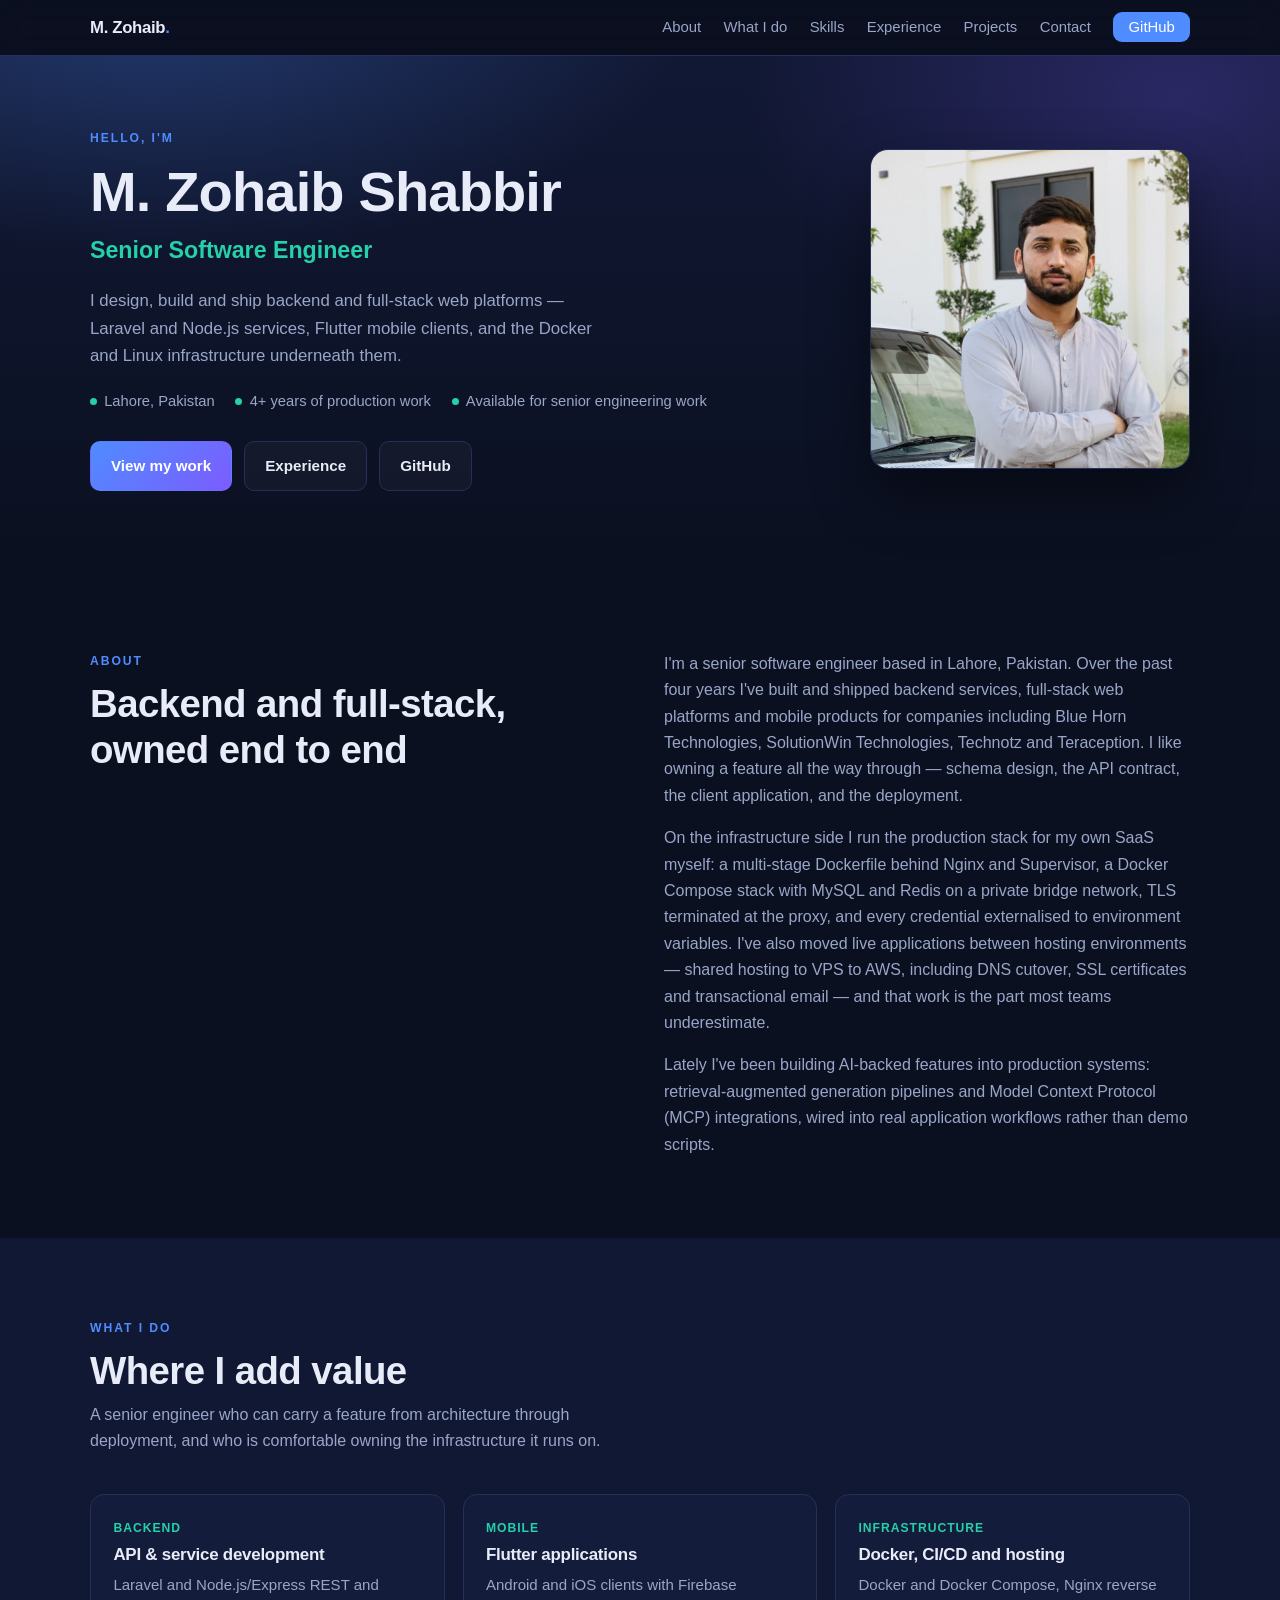
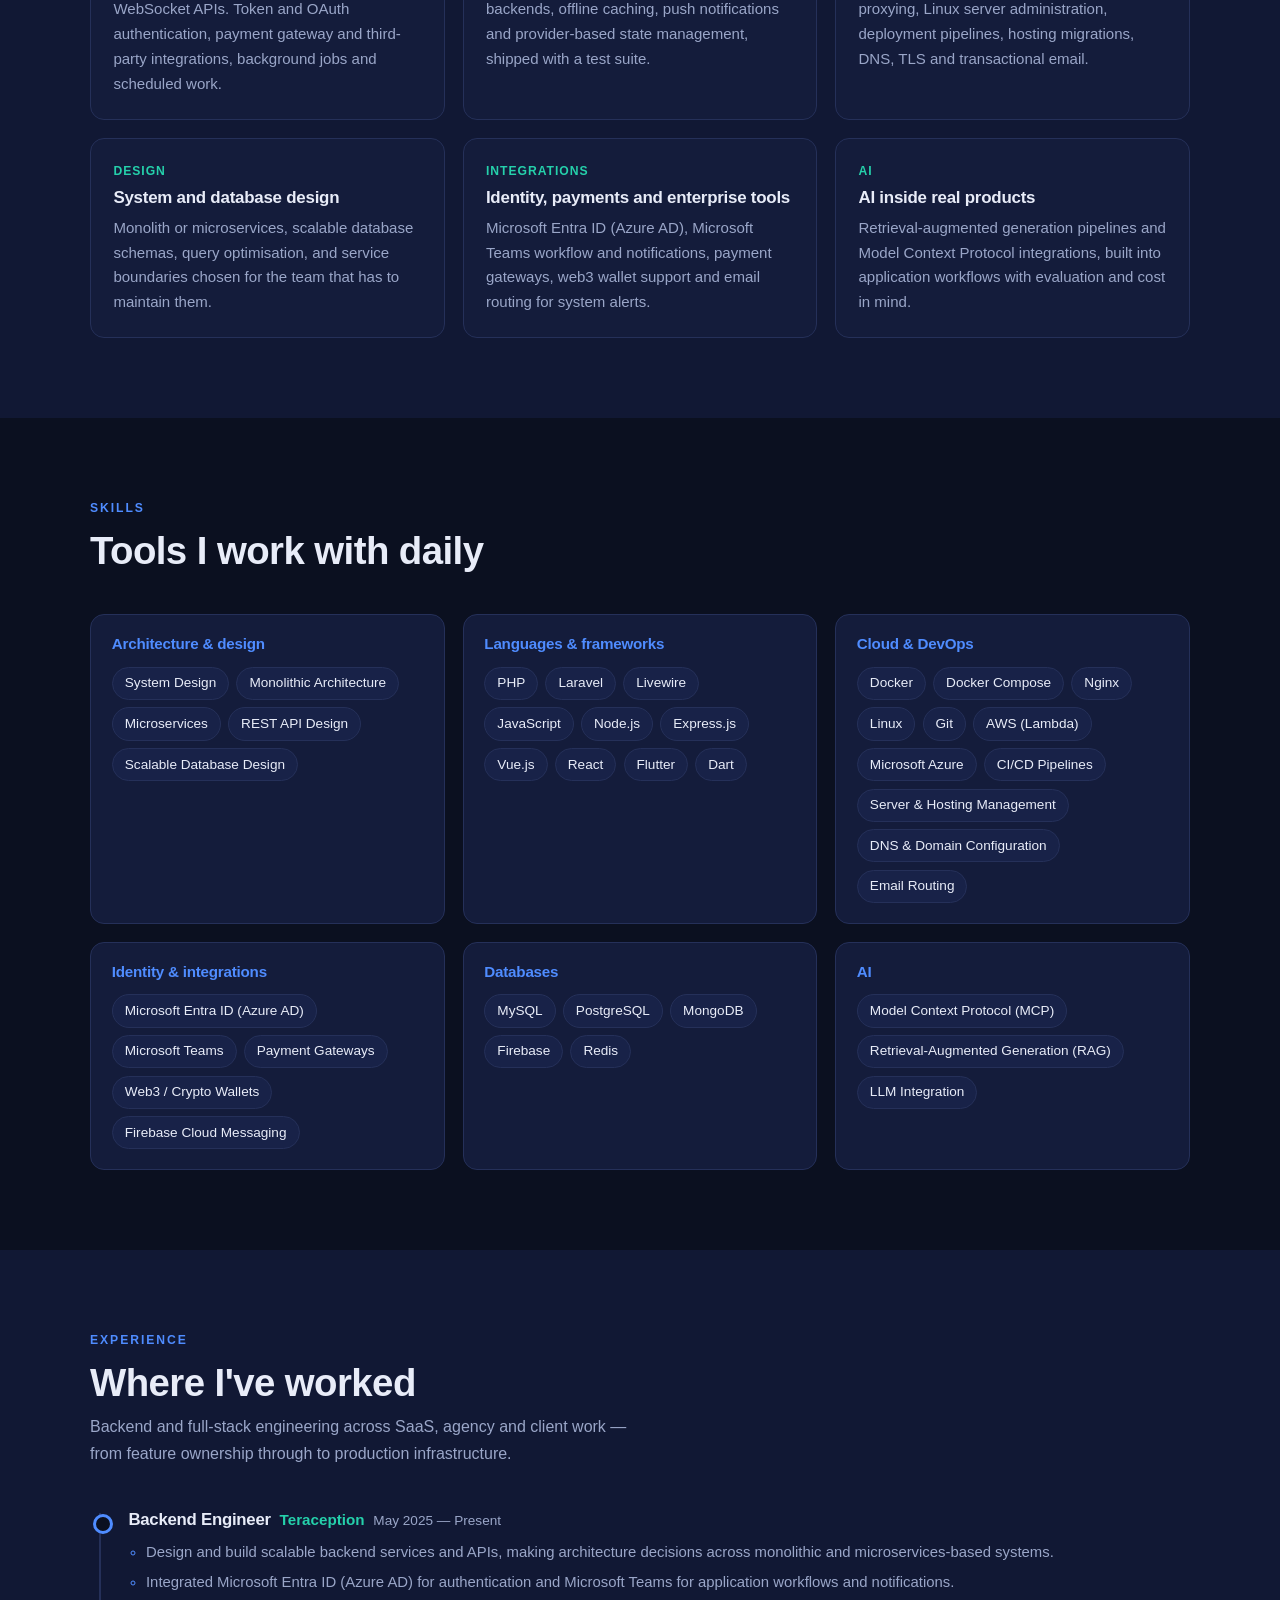
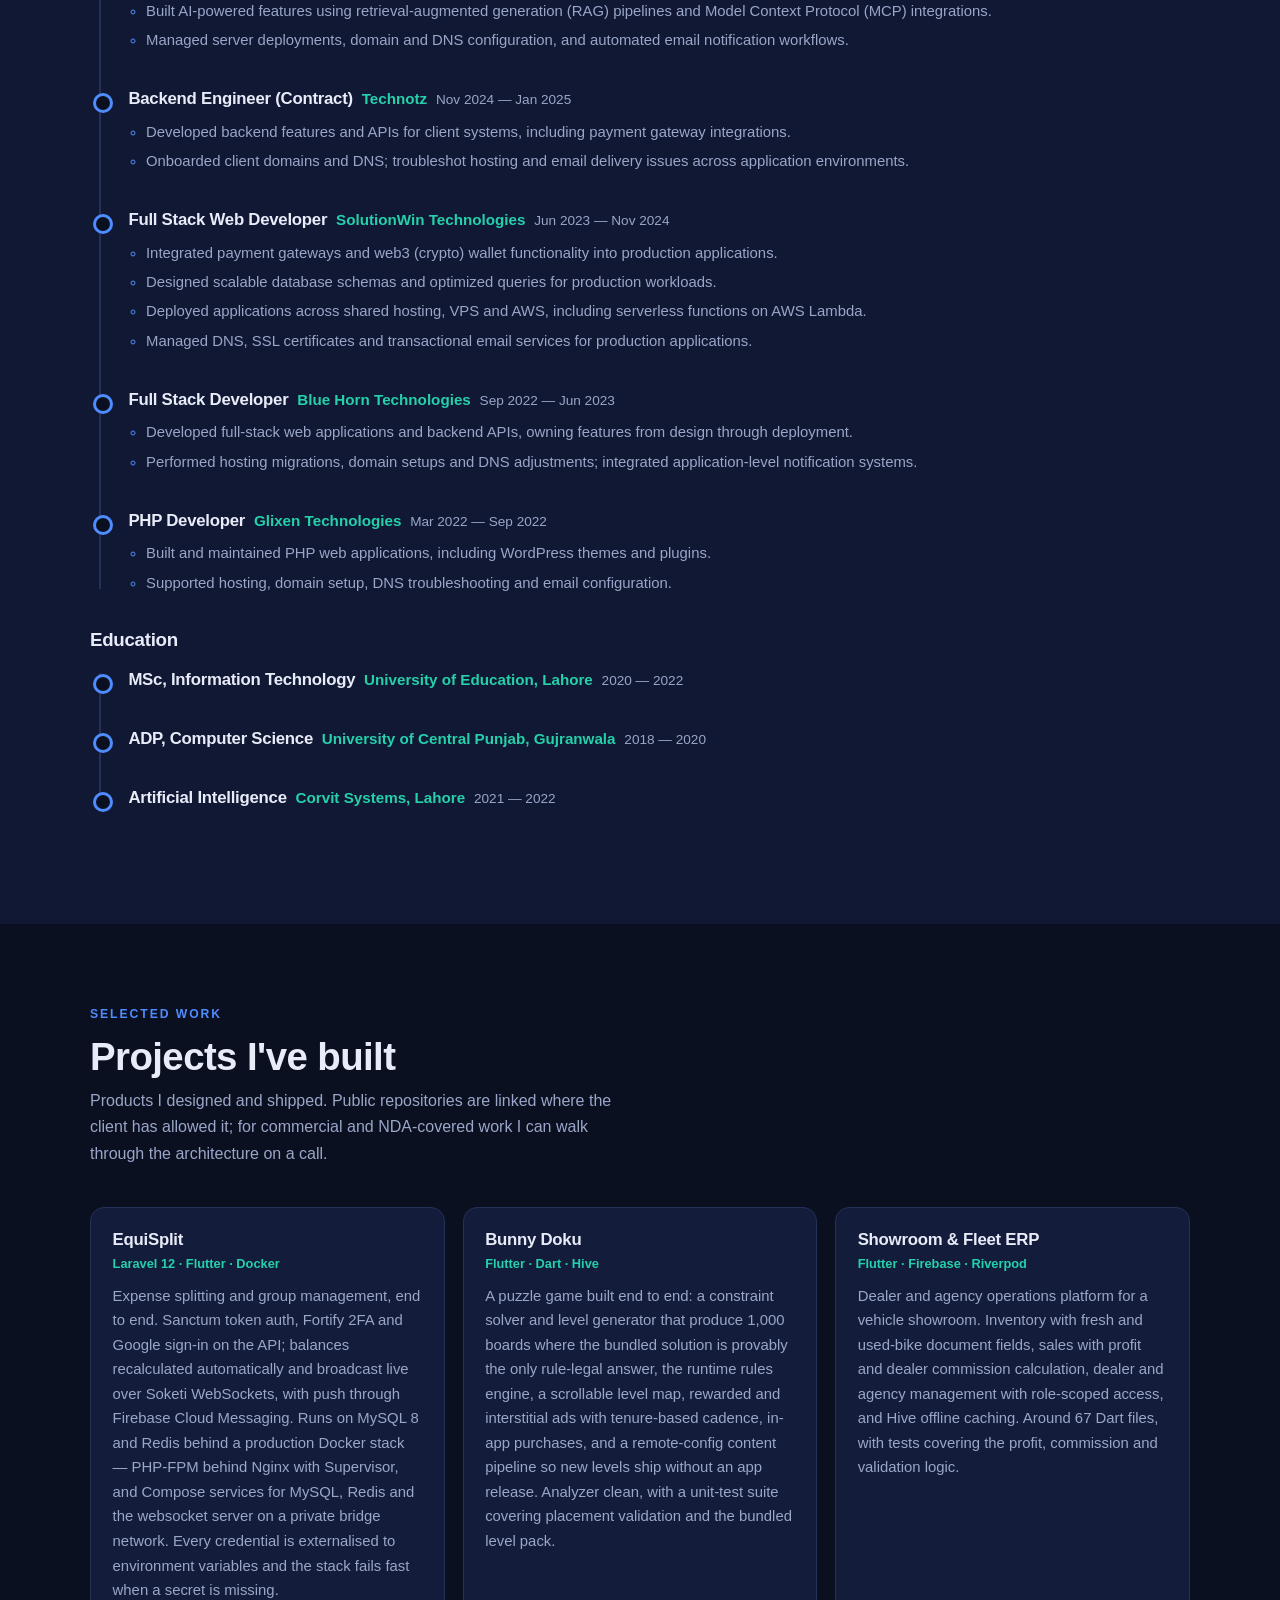
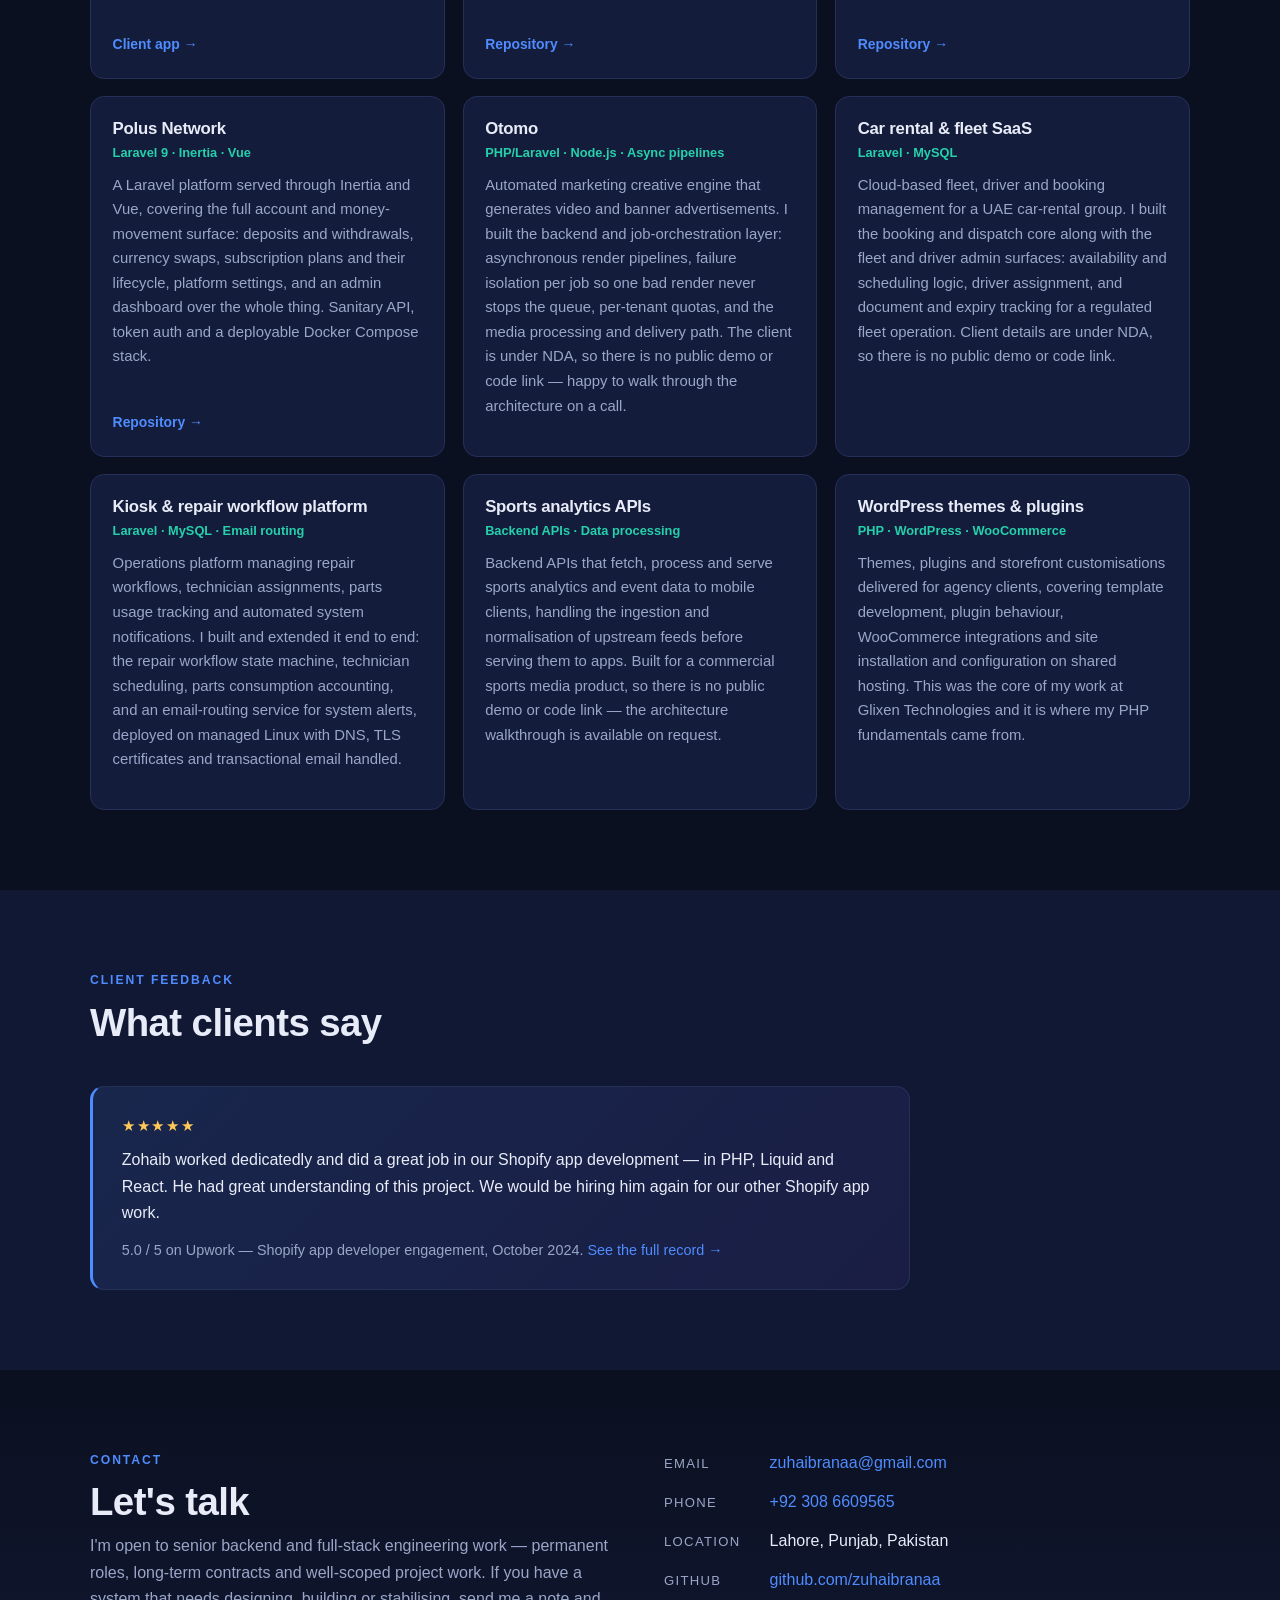
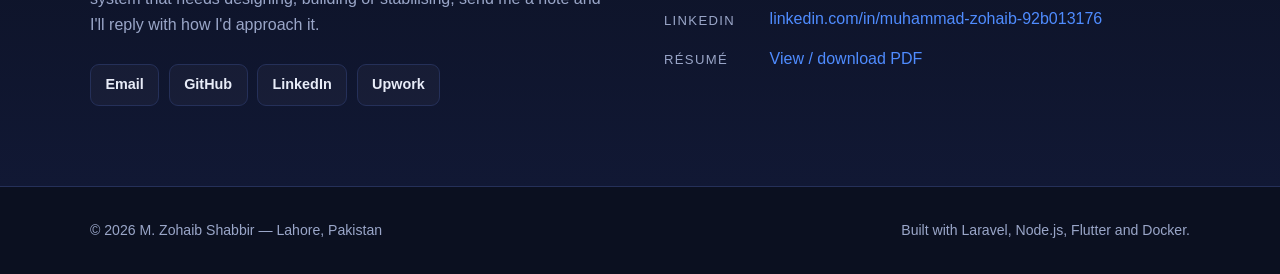
==== commit 8817b2d2: "Fix the hero photo blowing out of its box The img element carried width="2000" height="2000" attribu" ====
--- a/index.html
+++ b/index.html
@@ -98,10 +98,16 @@
 .btn-ghost{border-color:var(--line);color:var(--text);background:rgba(255,255,255,.03)}
 .btn:hover .btn-ghost{filter:brightness(1.25)}
 .hero-photo{
-  border-radius:20px;overflow:hidden;border:1px solid var(--line);
-  box-shadow:0 24px 60px rgba(0,0,0,.45);transform:rotate(1.4deg)
-}
-.hero-photo img{width:100%;aspect-ratio:1/1;object-fit:cover}
+  width:100%;max-width:320px;margin-left:auto;
+  border-radius:18px;overflow:hidden;border:1px solid var(--line);
+  box-shadow:0 24px 60px rgba(0,0,0,.45);background:var(--panel-2)
+}
+/* height:auto is required - the width/height attributes on the img element
+   otherwise set a presentational height of 2000px, which overrides the
+   aspect-ratio and blows the photo out of its box. */
+.hero-photo img{
+  width:100%;height:auto;aspect-ratio:1/1;object-fit:cover;object-position:center;display:block
+}
 
 /* ---------- cards ---------- */
 .grid{display:grid;gap:1.1rem}
@@ -191,7 +197,7 @@
 /* ---------- responsive ---------- */
 @media (max-width:900px){
   .hero-grid{grid-template-columns:1fr}
-  .hero-photo{max-width:260px;transform:none}
+  .hero-photo{max-width:260px;margin-inline:auto}
   .grid-3{grid-template-columns:repeat(2,1fr)}
 }
 @media (max-width:640px){
@@ -247,7 +253,7 @@
         </div>
       </div>
       <div class="hero-photo">
-        <img src="assets/images/hero.jpg" alt="M. Zohaib Shabbir" width="2000" height="2000">
+        <img src="assets/images/hero.jpg" alt="M. Zohaib Shabbir" width="900" height="900" loading="eager" decoding="async">
       </div>
     </div>
   </div>
